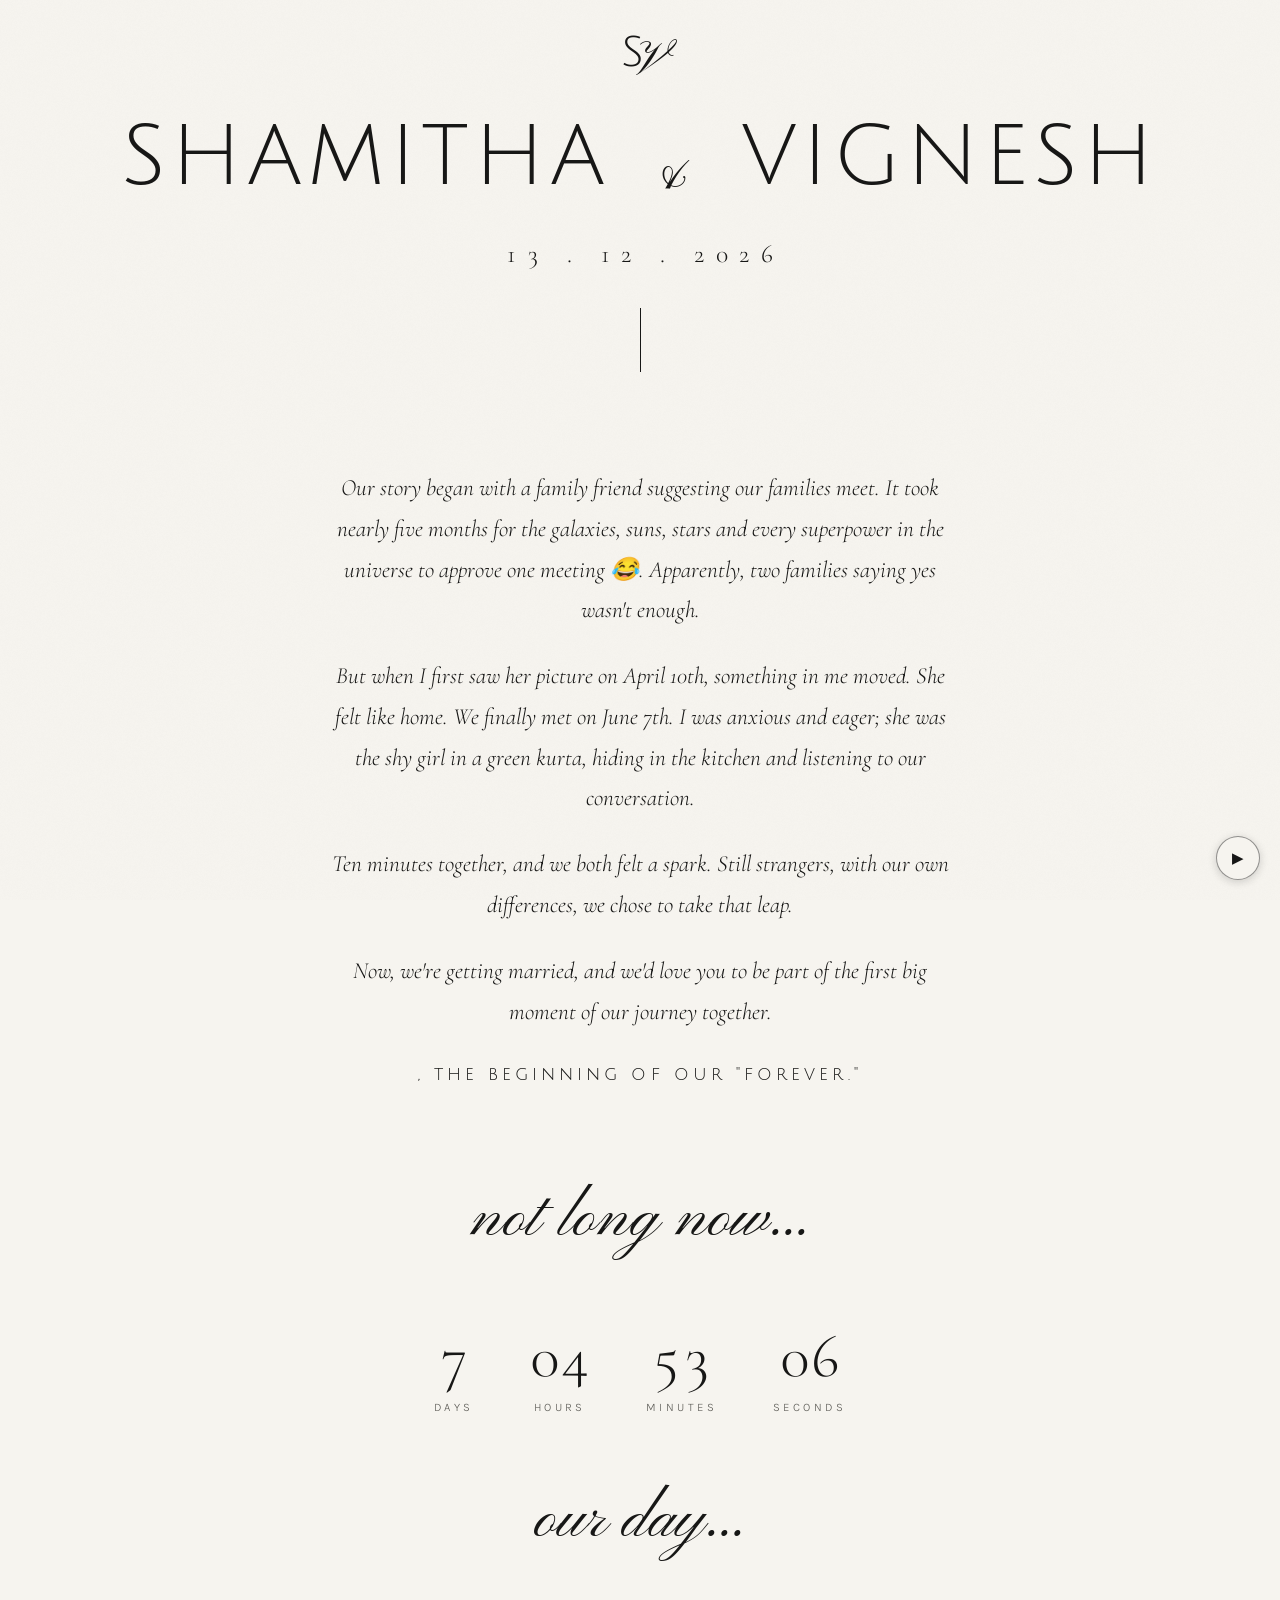
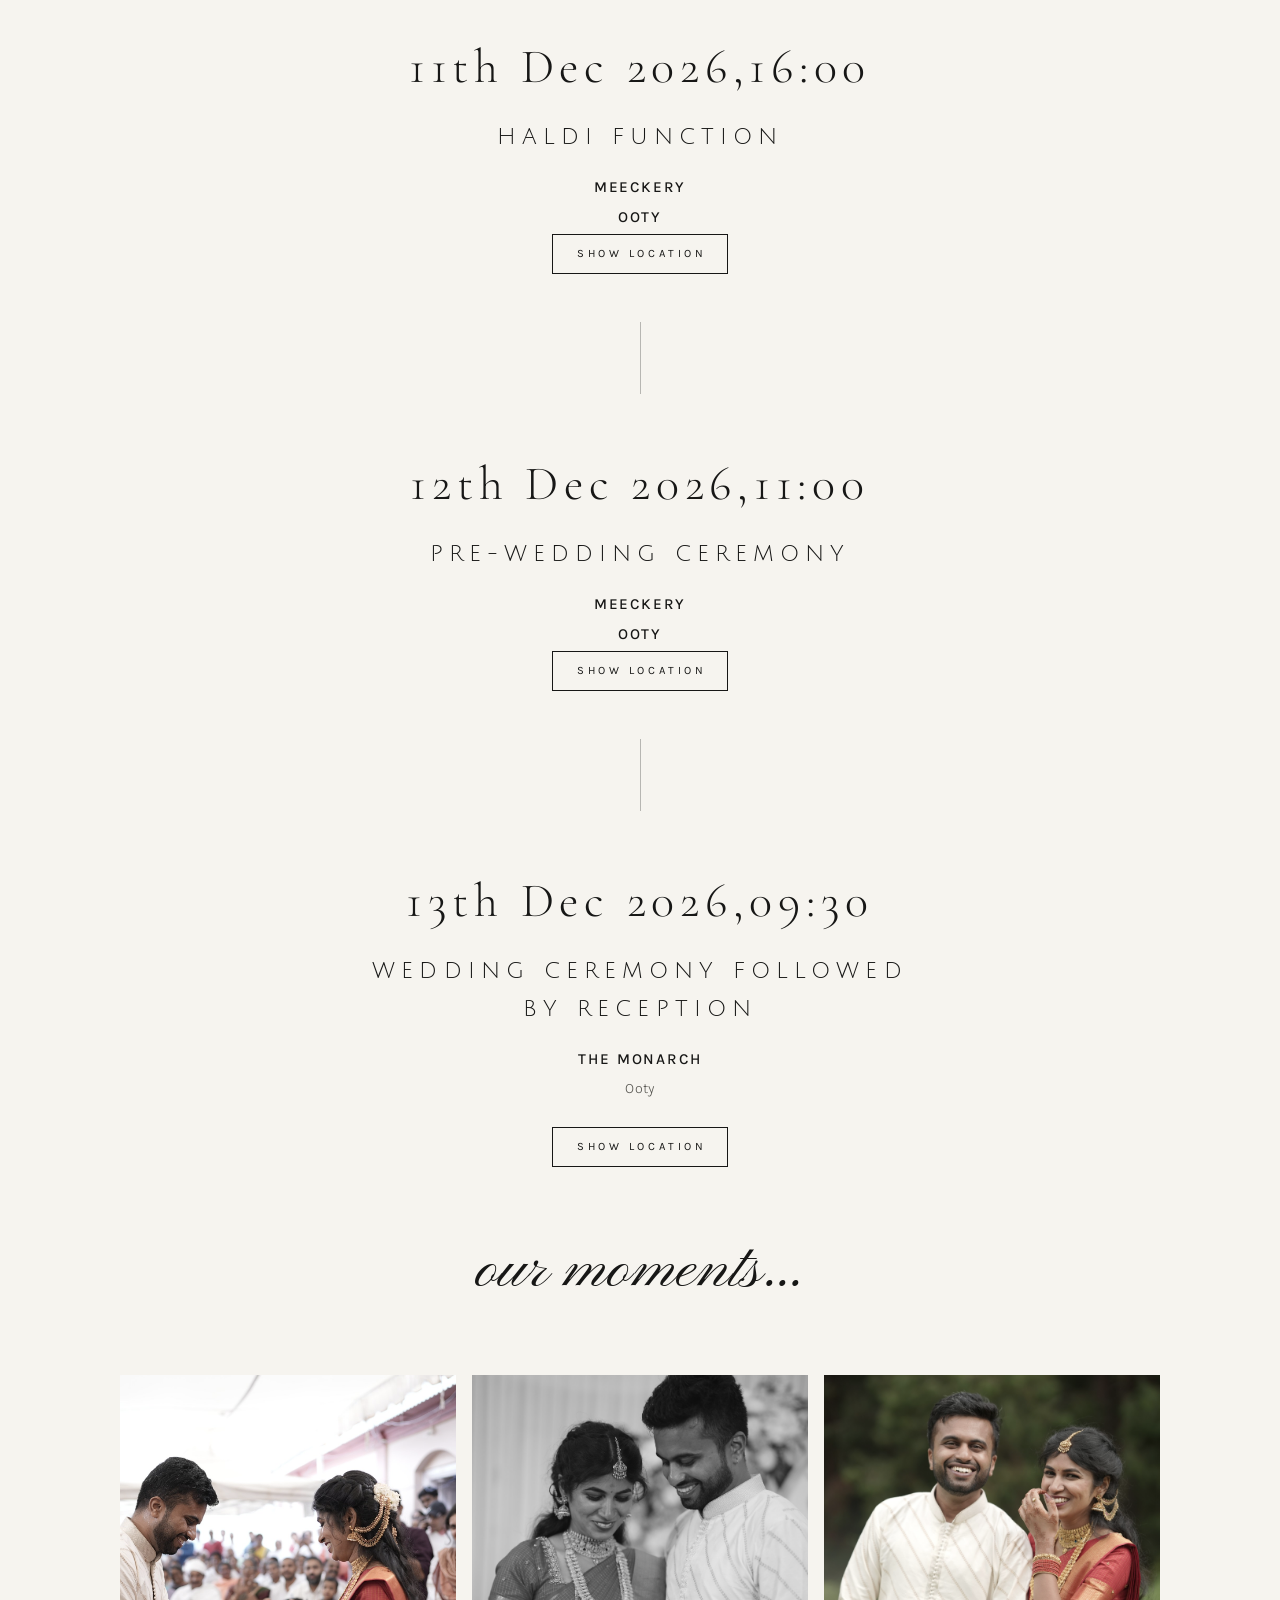
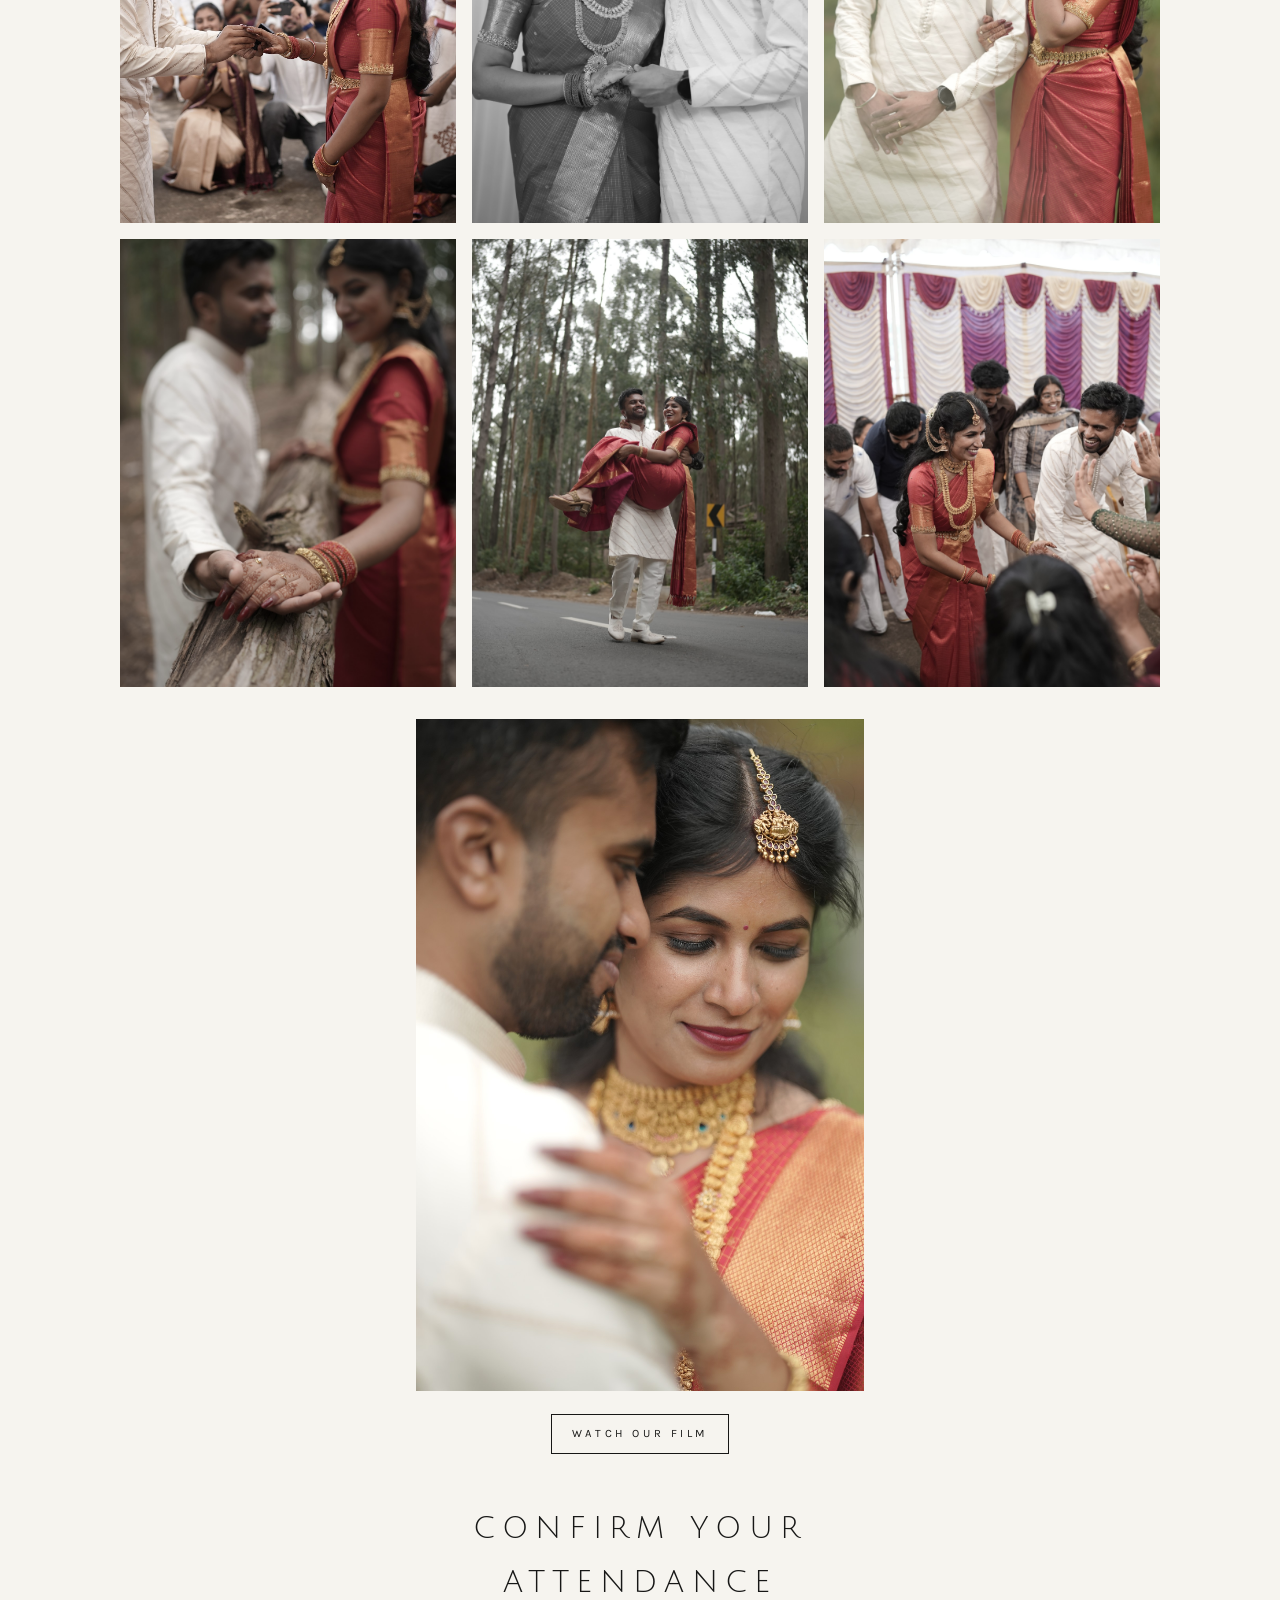
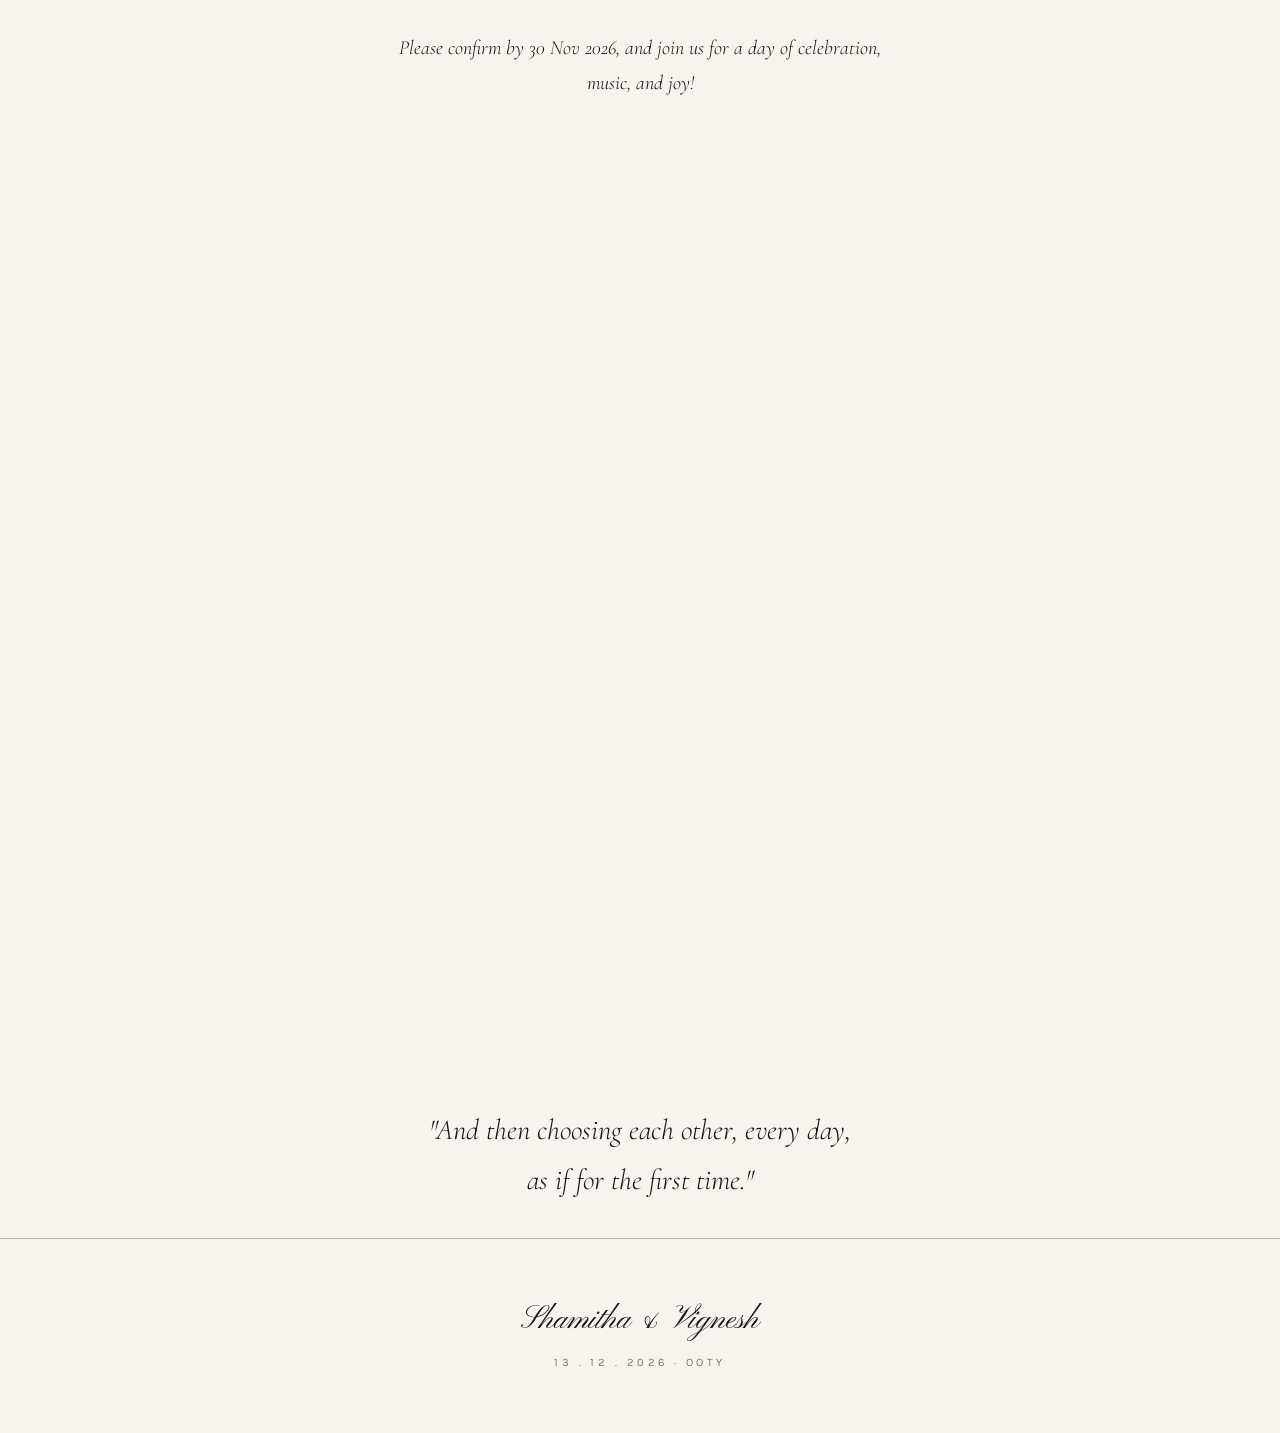
==== index.html @ 0d6d1702 "music" ====
<!DOCTYPE html>
<html lang="en">
<head>
  <meta charset="UTF-8">
  <meta name="viewport" content="width=device-width, initial-scale=1.0">

  <title>Shamitha &amp; Vignesh · 13 December 2026</title>
  <meta name="description" content="We're getting married! Sunday 13 December 2026, Ooty. All the details and RSVP.">

  <!-- A wedding invite site usually should NOT show up on Google: this line hides it from search engines. Remove it if you want the opposite. -->
  <meta name="robots" content="noindex">

  <!-- Preview shown when you share the link (WhatsApp, Telegram, iMessage) -->
  <meta property="og:title" content="Shamitha & Vignesh, 13 December 2026">
  <meta property="og:description" content="We're getting married! All the details and RSVP.">
  <meta property="og:image" content="assets/img/share_pic.jpg">
  <meta property="og:type" content="website">

  <link rel="icon" href="data:image/svg+xml,%3Csvg xmlns='http://www.w3.org/2000/svg' viewBox='0 0 64 64'%3E%3Crect width='64' height='64' fill='%23f6f4ef'/%3E%3Ctext x='32' y='42' font-family='Georgia,serif' font-size='30' text-anchor='middle' fill='%23161616'%3EV·S%3C/text%3E%3C/svg%3E">
  <!-- Free fonts from Google Fonts -->
  <link rel="preconnect" href="https://fonts.googleapis.com">
  <link rel="preconnect" href="https://fonts.gstatic.com" crossorigin>
  <link href="https://fonts.googleapis.com/css2?family=Cormorant+Garamond:ital,wght@0,300;0,400;0,500;1,300;1,400&family=Julius+Sans+One&family=Karla:wght@300;400;500&family=Pinyon+Script&display=swap" rel="stylesheet">

  <link rel="stylesheet" href="css/style.css">
  <!-- Written by the local editor (editor/): don't edit by hand, it layers on top of style.css -->
  <link rel="stylesheet" href="css/edited.css">
</head>
<body>

  <!-- ═══════════ COVER ═══════════ -->
  <header class="hero">
    <!-- CUSTOMIZE: your monogram initials -->
    <div class="monogram" aria-hidden="true">
      <span class="mono-a">S</span><span class="mono-b">V</span>
    </div>

    <div class="hero-names">
      <!-- CUSTOMIZE: your names -->
      <h1>Shamitha <span class="amp">&amp;</span> Vignesh</h1>
      <!-- CUSTOMIZE: the date -->
      <p class="hero-date">13 . 12 . 2026</p>
    </div>

    <a class="scroll-hint" href="#story" aria-label="Scroll to see the details">
      <span></span>
    </a>
  </header>

  <main>

    <!-- ═══════════ OUR STORY ═══════════ -->
    <section class="story reveal" id="story">
      <!-- CUSTOMIZE: your story -->
      <p>
        Our story began with a family friend suggesting our families meet. It took nearly five months for the galaxies, suns, stars and every superpower in the universe to approve one meeting 😂. Apparently, two families saying yes wasn't enough. 
        </p>
      <p>
        But when I first saw her picture on April 10th, something in me moved. She felt like home. We finally met on June 7th. I was anxious and eager; she was the shy girl in a green kurta, hiding in the kitchen and listening to our conversation. 
        </p>
      <p>Ten minutes together, and we both felt a spark. Still strangers, with our own differences, we chose to take that leap.
        </p>
      <p>Now, we're getting married, and we'd love you to be part of the first big moment of our journey together.
      </p>
      <p class="story-claim">,  the beginning of our "forever."</p>
    </section>
    <!-- ═══════════ COUNTDOWN ═══════════ -->
    <section class="countdown reveal" aria-label="Countdown to the wedding">
      <h2 class="script-title">not long now...</h2>
      <div class="countdown-grid" id="countdown">
        <div class="cd-box"><span class="cd-num" id="cd-days">–</span><span class="cd-label">Days</span></div>
        <div class="cd-box"><span class="cd-num" id="cd-hours">–</span><span class="cd-label">Hours</span></div>
        <div class="cd-box"><span class="cd-num" id="cd-minutes">–</span><span class="cd-label">Minutes</span></div>
        <div class="cd-box"><span class="cd-num" id="cd-seconds">–</span><span class="cd-label">Seconds</span></div>
      </div>
    </section>

    <!-- ═══════════ SCHEDULE ═══════════ -->
    <section class="schedule" id="schedule">
      <h2 class="script-title reveal">our day...</h2>

      <!-- CUSTOMIZE: for each event, change the time, name, venue, address
           and Google Maps link. To get the link: search the venue on
           https://maps.google.com → Share → Copy link, and paste it in href.
           This format always works too:
           https://www.google.com/maps/search/?api=1&query=VENUE+NAME+CITY -->

      <article class="event reveal">
        <p class="event-time">11th Dec 2026,16:00</p>
        <h3 class="event-name">Haldi function</h3>
        <p class="event-venue">Meeckery</p>
        <p class="event-venue">Ooty</p>
        <a class="btn-location" href="https://maps.app.goo.gl/ecmeW7sUitYH7SYQ9" target="_blank" rel="noopener">Show location</a>
      </article>

      <div class="divider" aria-hidden="true"></div>

      <article class="event reveal">
        <p class="event-time">12th Dec 2026,11:00</p>
        <h3 class="event-name">Pre-wedding ceremony</h3>
        <p class="event-venue">Meeckery</p>
        <p class="event-venue">Ooty</p>
        <a class="btn-location" href="https://maps.app.goo.gl/ecmeW7sUitYH7SYQ9" target="_blank" rel="noopener">Show location</a>
      </article>

      <div class="divider" aria-hidden="true"></div>

      <article class="event reveal">
        <p class="event-time">13th Dec 2026,09:30</p>
        <h3 class="event-name">Wedding Ceremony followed by Reception</h3>
        <p class="event-venue">The Monarch</p>
        <p class="event-address">Ooty</p>
        <a class="btn-location" href="https://www.google.com/travel/search?ts=CAESCgoCCAMKAggDEAAaHBIaEhQKBwjqDxAKGB8SBwjqDxALGAEYATICEAAqBwoFOgNJTlI&qs=CAEyFENnc0lyUFR2MXFIYzBwX0hBUkFCOAhCCRFR8_FjRVx5AEIJERQFs0_g6dbkQgkRikVIyvTLcf5qHAoaDQDqw0USEwilkJeBhOSXAxVq1XMBHU2MJ5A&utm_campaign=sharing&utm_medium=link_btn&utm_source=htls" target="_blank" rel="noopener">Show location</a>
      </article>

    </section>

    <!-- ═══════════ GALLERY ═══════════ -->
    <section class="gallery reveal" id="gallery">
      <h2 class="script-title">our moments...</h2>
      <div class="gallery-grid">
        <img src="assets/img/ring.jpg" alt="Ring exchange" loading="lazy">
        <img src="assets/img/ring_pose.jpg" alt="Looking at ring" loading="lazy">
        <img src="assets/img/pose.jpg" alt="Laughing pose" loading="lazy">
        <img src="assets/img/ring_focus.jpg" alt="Ring focus" loading="lazy">
        <img src="assets/img/lift_walk.jpg" alt="Lifting and walking" loading="lazy">
        <img src="assets/img/dance.jpg" alt="Couples dancing" loading="lazy">
      </div>
      <div style="max-width: 28rem; margin: 2rem auto 0; text-align: center;">
  <a href="https://www.instagram.com/reel/Dd34iWZxlef/?srtk=YTNwYTBxbTByYm93" target="_blank" rel="noopener" style="text-decoration: none; color: #171716;">
    <img src="assets/img/reel_thumb.jpg" alt="Watch our film on Instagram" style="width: 100%; display: block;">
    <span style="display: inline-block; font-family: Karla, Helvetica, sans-serif; font-size: 0.7rem; letter-spacing: 0.32em; text-transform: uppercase; border: 1px solid #171716; padding: 0.85em 1.8em; margin-top: 1.4rem;">Watch our film</span>
  </a>
</div>
      <!-- <p class="gallery-credit">Placeholder photos · Unsplash</p> -->
    </section>

    <!-- ═══════════ RSVP ═══════════ -->
    <section class="rsvp reveal" id="rsvp">
      <h2 class="rsvp-title">Confirm your attendance</h2>
      <!-- CUSTOMIZE: the RSVP deadline -->
      <p class="rsvp-subtitle">
        Please confirm by 30 Nov 2026,
        and join us for a day of celebration, music, and joy!
      </p>

    <iframe src="https://docs.google.com/forms/d/e/1FAIpQLSc4e-YnVxT0v5GLxN9A64bK5DjbyLmJeCWRNGUnmld2nrCotQ/viewform?embedded=true" width="100%"
height="900"
style="display: block; margin: 0 auto; border: 0;">Loading…</iframe>
    </section>

    <!-- ═══════════ QUOTE ═══════════ -->
    <section class="quote reveal">
      <p>"And then choosing each other, every day,<br>as if for the first time."</p>
    </section>

  </main>

  <footer class="footer">
    <p class="footer-names">Shamitha &amp; Vignesh</p>
    <p class="footer-date">13 . 12 . 2026 · Ooty</p>
    <!-- <p class="footer-demo">Starter kit, placeholder names, Unsplash photos</p> -->
  </footer>

  <!-- Lightbox for the gallery -->
  <dialog id="lightbox" aria-label="Enlarged photo">
    <img src="" alt="">
  </dialog>
<audio id="bg-music" src="assets/audio/bg-music.mp3" loop preload="metadata"></audio>
<button id="music-toggle" type="button" aria-pressed="false" aria-label="Play music">&#9654;</button>
<script>
const bgMusic = document.getElementById("bg-music");
bgMusic.volume = 0.1; // Set the volume to 10%
const musicToggle = document.getElementById("music-toggle");

function syncMusicButton() {
  const playing = !bgMusic.paused;
  musicToggle.textContent = playing ? "❚❚" : "▶";
  musicToggle.setAttribute("aria-pressed", playing ? "true" : "false");
  musicToggle.setAttribute("aria-label", playing ? "Pause music" : "Play music");
}

musicToggle.addEventListener("click", () => {
  if (bgMusic.paused) {
    bgMusic.play().catch(() => {});
  } else {
    bgMusic.pause();
  }
});

bgMusic.addEventListener("play", syncMusicButton);
bgMusic.addEventListener("pause", syncMusicButton);
bgMusic.addEventListener("error", () => {
  musicToggle.hidden = true;
});
// Attempt autoplay; keep the play button if blocked.
bgMusic.play().catch(() => {});

// Retry on the first click or tap outside the music button.
window.addEventListener("click", (event) => {
  if (musicToggle.contains(event.target)) return;
  if (bgMusic.paused) bgMusic.play().catch(() => {});
}, { once: true });
</script>
  <script src="js/main.js"></script>
</body>
</html>
---- css/style.css ----
/* ═══════════════════════════════════════════════════════════════
   WEDDING INVITE, stylesheet
   "Black tie" style: warm ivory paper, dark ink, thin and airy
   typography, plenty of breathing room.
   CUSTOMIZE: colors and fonts are all below, in :root.
   ═══════════════════════════════════════════════════════════════ */

:root {
  /* Palette */
  --paper: #f6f4ef;        /* ivory background */
  --ink: #171716;          /* main text */
  --ink-soft: #55544f;
  --line: rgba(23, 23, 22, 0.28);
  --dark: #2e2e2b;         /* confirm button */

  /* Fonts (loaded from Google Fonts in index.html) */
  --font-display: "Julius Sans One", sans-serif;   /* names and uppercase titles */
  --font-serif: "Cormorant Garamond", Georgia, serif; /* body text */
  --font-script: "Pinyon Script", cursive;          /* calligraphic accents */
  --font-sans: "Karla", Helvetica, sans-serif;      /* labels and buttons */
}

/* ── Base ─────────────────────────────────────────────────────── */

*, *::before, *::after { box-sizing: border-box; }

html { scroll-behavior: smooth; }

body {
  margin: 0;
  background-color: var(--paper);
  color: var(--ink);
  font-family: var(--font-serif);
  font-weight: 400;
  font-size: 1.25rem;
  line-height: 1.75;
  -webkit-font-smoothing: antialiased;
  overflow-x: hidden;
}

/* Subtle "paper" texture over the whole page */
body::before {
  content: "";
  position: fixed;
  inset: 0;
  pointer-events: none;
  z-index: 0;
  opacity: 0.5;
  background-image: url("data:image/svg+xml,%3Csvg xmlns='http://www.w3.org/2000/svg' width='240' height='240'%3E%3Cfilter id='n'%3E%3CfeTurbulence type='fractalNoise' baseFrequency='0.8' numOctaves='2' stitchTiles='stitch'/%3E%3CfeColorMatrix values='0 0 0 0 0.55 0 0 0 0 0.54 0 0 0 0 0.5 0 0 0 0.06 0'/%3E%3C/filter%3E%3Crect width='240' height='240' filter='url(%23n)'/%3E%3C/svg%3E");
}

main, header, footer { position: relative; z-index: 1; }

img { max-width: 100%; display: block; }

section { padding: 1.5rem 1.5rem; }

/* ── Cover ────────────────────────────────────────────────────── */

/* .hero { */
  /* min-height: 100svh;
  display: flex;
  flex-direction: column;
  align-items: center;
  justify-content: space-between;
  text-align: center;
  padding: 3rem 1rem 4.5rem; 
 } */

/* Monogram with overlapping initials */
.monogram {
  font-family: var(--font-display);
  font-size: 2.6rem;
  line-height: 1;
  letter-spacing: 0;
  animation: appear 1.8s ease both;
}
.monogram .mono-a { display: inline-block; }
.monogram .mono-b {
  display: inline-block;
  font-family: var(--font-script);
  font-size: 2.9rem;
  margin-left: -0.55rem;
  position: relative;
  top: 0.55rem;
}

.hero-names { animation: appear 2.2s 0.3s ease both; }

.hero-names h1 {
  margin: 0;
  font-family: var(--font-display);
  font-weight: 400;
  font-size: clamp(2.1rem, 7.5vw, 5.2rem);
  letter-spacing: 0.06em;
  text-transform: uppercase;
  line-height: 1.15;
}

.hero-names .amp {
  font-family: var(--font-script);
  text-transform: none;
  font-size: 0.72em;
  margin: 0 0.08em;
  position: relative;
  top: 0.08em;
}

.hero-date {
  margin: 1.6rem 0 0;
  font-family: var(--font-serif);
  font-weight: 300;
  font-size: clamp(1.15rem, 2.6vw, 1.6rem);
  letter-spacing: 0.45em;
  text-indent: 0.45em; /* offsets the trailing letter-spacing to stay centered */
}

/* Scroll invitation: a thin animated vertical line */
.scroll-hint {
  display: block;
  width: 1px;
  height: 4rem;
  overflow: hidden;
}
.scroll-hint span {
  display: block;
  width: 1px;
  height: 100%;
  background: var(--ink);
  animation: flow 2.4s ease-in-out infinite;
}

@keyframes appear {
  from { opacity: 0; transform: translateY(14px); }
  to   { opacity: 1; transform: none; }
}

@keyframes flow {
  0%   { transform: translateY(-100%); }
  55%  { transform: translateY(0); }
  100% { transform: translateY(100%); }
}

/* ── Scroll-triggered reveal animation ───────────────────────────── */

/* Il nascondino sta dietro alla classe `anima`, che la mette lo script:
   senza JS, o con un motore che non scorre la pagina (un crawler, la stampa,
   uno scatto headless), il contenuto resta visibile invece di sparire per
   sempre. Prima meta' del sito era invisibile senza JS. */
.anima .reveal {
  opacity: 0;
  transform: translateY(26px);
  transition: opacity 1.1s ease, transform 1.1s ease;
}
.reveal.visible {
  opacity: 1;
  transform: none;
}

/* ── Our story ────────────────────────────────────────────────── */

.story {
  max-width: 42rem;
  margin: 0 auto;
  text-align: center;
  font-style: italic;
  font-weight: 300;
  font-size: clamp(1.2rem, 2.4vw, 1.45rem);
}

.story p { margin: 0 0 1.6rem; }

.story-claim {
  font-style: normal;
  font-family: var(--font-display);
  /* no uppercase: this is content to read, not a label */
  font-size: clamp(0.95rem, 2vw, 1.15rem);
  letter-spacing: 0.22em;
  margin-top: 2.8rem;
}

/* ── Calligraphic titles ("not long now...", "our day...") ── */

.script-title {
  font-family: var(--font-script);
  font-weight: 400;
  font-size: clamp(2.6rem, 6vw, 4rem);
  text-align: center;
  margin: 0 0 3rem;
}

/* ── Countdown ────────────────────────────────────────────────── */

.countdown { text-align: center; }

.countdown-grid {
  display: flex;
  justify-content: center;
  gap: clamp(1.2rem, 5vw, 3.5rem);
  flex-wrap: wrap;
}

.cd-box { min-width: 2.5rem; }

.cd-num {
  display: block;
  font-family: var(--font-serif);
  font-weight: 300;
  font-size: clamp(2.4rem, 6vw, 3.8rem);
  line-height: 1.1;
  font-variant-numeric: tabular-nums;
}

.cd-label {
  display: block;
  margin-top: 0.4rem;
  font-family: var(--font-sans);
  font-weight: 300;
  font-size: 0.72rem;
  letter-spacing: 0.3em;
  text-transform: uppercase;
  color: var(--ink-soft);
}

/* ── Schedule ─────────────────────────────────────────────────── */

.schedule { text-align: center; }

.event { max-width: 34rem; margin: 0 auto; }

.event-time {
  font-family: var(--font-serif);
  font-weight: 300;
  font-size: clamp(2.2rem, 5vw, 3rem);
  letter-spacing: 0.12em;
  margin: 0 0 0.6rem;
}

.event-name {
  font-family: var(--font-display);
  font-weight: 400;
  text-transform: uppercase;
  font-size: clamp(1.05rem, 2.4vw, 1.35rem);
  letter-spacing: 0.28em;
  margin: 0 0 1.1rem;
}

.event-venue {
  font-family: var(--font-sans);
  font-weight: 500;
  text-transform: uppercase;
  letter-spacing: 0.12em;
  font-size: 0.95rem;
  margin: 0 0 0.2rem;
}

.event-address {
  font-family: var(--font-sans);
  font-weight: 300;
  /* no uppercase: this is content to read, not a label */
  /* An address is read to be copied: larger size, normal tracking. Wide
     tracking stays where the text is a short label. */
  letter-spacing: 0.02em;
  font-size: 0.9rem;
  color: var(--ink-soft);
  margin: 0 0 1.6rem;
}

/* "Show location" button (links to Google Maps) */
.btn-location {
  display: inline-block;
  font-family: var(--font-sans);
  font-weight: 400;
  font-size: 0.7rem;
  letter-spacing: 0.32em;
  text-transform: uppercase;
  text-decoration: none;
  color: var(--ink);
  border: 1px solid var(--ink);
  padding: 0.85em 1.8em 0.85em calc(1.8em + 0.32em);
  transition: background-color 0.35s ease, color 0.35s ease;
}
.btn-location:hover,
.btn-location:focus-visible {
  background-color: var(--ink);
  color: var(--paper);
}

/* Thin vertical line between events */
.divider {
  width: 1px;
  height: 4.5rem;
  background: var(--line);
  margin: 3rem auto;
}

.dress-code {
  margin: 4.5rem 0 0;
  font-family: var(--font-sans);
  font-weight: 300;
  text-transform: uppercase;
  letter-spacing: 0.3em;
  font-size: 0.78rem;
  color: var(--ink-soft);
}
.dress-code em {
  font-family: var(--font-script);
  font-style: normal;
  text-transform: none;
  letter-spacing: 0;
  font-size: 1.6rem;
  color: var(--ink);
  margin-left: 0.3rem;
}

/* ── Gallery ──────────────────────────────────────────────────── */

.gallery { max-width: 68rem; margin: 0 auto; }

.gallery-grid {
  display: grid;
  grid-template-columns: repeat(3, 1fr);
  gap: 1rem;
}

.gallery-grid img {
  width: 100%;
  aspect-ratio: 3 / 4;
  object-fit: cover;
  filter: saturate(0.82);
  cursor: zoom-in;
  transition: filter 0.4s ease, opacity 0.4s ease;
}
.gallery-grid img:hover { filter: saturate(1); }

.gallery-credit {
  text-align: center;
  font-family: var(--font-sans);
  font-weight: 300;
  font-size: 0.68rem;
  letter-spacing: 0.25em;
  text-transform: uppercase;
  color: var(--ink-soft);
  margin-top: 1.6rem;
}

/* Lightbox */
#lightbox {
  border: none;
  padding: 0;
  background: transparent;
  max-width: min(92vw, 60rem);
  max-height: 88vh;
}
#lightbox::backdrop { background: rgba(15, 15, 14, 0.88); }
#lightbox img {
  max-width: 100%;
  max-height: 88vh;
  object-fit: contain;
  cursor: zoom-out;
}

/* ── RSVP ─────────────────────────────────────────────────────── */

.rsvp {
  max-width: 34rem;
  margin: 0 auto;
  text-align: center;
}

.rsvp-title {
  font-family: var(--font-display);
  font-weight: 400;
  text-transform: uppercase;
  font-size: clamp(1.3rem, 3.4vw, 1.9rem);
  letter-spacing: 0.24em;
  margin: 0 0 1.4rem;
}

.rsvp-subtitle {
  font-style: italic;
  font-weight: 300;
  margin: 0 0 3rem;
}

#rsvp-form { text-align: left; }

.field { margin-bottom: 1.8rem; }

.field-row {
  display: grid;
  grid-template-columns: 1fr 1fr;
  gap: 1.5rem;
}

.field label,
.field-choice legend {
  display: block;
  font-family: var(--font-sans);
  font-weight: 400;
  font-size: 0.72rem;
  letter-spacing: 0.26em;
  text-transform: uppercase;
  color: var(--ink-soft);
  margin-bottom: 0.5rem;
}

.field input,
.field textarea {
  width: 100%;
  border: none;
  border-bottom: 1px solid var(--line);
  background: transparent;
  font-family: var(--font-serif);
  font-size: 1.15rem;
  color: var(--ink);
  padding: 0.35em 0.1em;
  border-radius: 0;
}
.field input:focus,
.field textarea:focus {
  outline: none;
  border-bottom-color: var(--ink);
}
.field textarea { resize: vertical; }

.field-choice {
  border: none;
  padding: 0;
  margin: 0 0 1.8rem;
}

.choices { display: flex; gap: 1rem; }

.chip input { position: absolute; opacity: 0; }

.chip span {
  display: inline-block;
  font-family: var(--font-sans);
  font-size: 0.78rem;
  letter-spacing: 0.28em;
  text-transform: uppercase;
  border: 1px solid var(--line);
  padding: 0.7em 1.9em 0.7em calc(1.9em + 0.28em);
  cursor: pointer;
  transition: border-color 0.3s ease, background-color 0.3s ease, color 0.3s ease;
}
.chip input:checked + span {
  background: var(--ink);
  border-color: var(--ink);
  color: var(--paper);
}
.chip input:focus-visible + span {
  outline: 2px solid var(--ink);
  outline-offset: 2px;
}

.btn-confirm {
  display: block;
  margin: 2.6rem auto 0;
  font-family: var(--font-sans);
  font-weight: 400;
  font-size: 0.78rem;
  letter-spacing: 0.32em;
  text-transform: uppercase;
  color: var(--paper);
  background: var(--dark);
  border: 1px solid var(--dark);
  padding: 1em 3em 1em calc(3em + 0.32em);
  cursor: pointer;
  transition: background-color 0.35s ease, color 0.35s ease;
}
.btn-confirm:hover,
.btn-confirm:focus-visible {
  background: transparent;
  color: var(--ink);
}

.rsvp-note {
  text-align: center;
  font-style: italic;
  font-size: 1.05rem;
  margin-top: 1.6rem;
}

/* ── Closing quote ────────────────────────────────────────────── */

.quote {
  text-align: center;
  padding-top: 2rem;
  padding-bottom: 2rem;
}
.quote p {
  font-style: italic;
  font-weight: 300;
  font-size: clamp(1.35rem, 3vw, 1.8rem);
  max-width: 34rem;
  margin: 0 auto;
}

/* ── Footer ───────────────────────────────────────────────────── */

.footer {
  text-align: center;
  border-top: 1px solid var(--line);
  padding: 3rem 1.5rem 3.5rem;
}
.footer p { margin: 0.3rem 0; }
.footer-names {
  font-family: var(--font-script);
  font-size: 2rem;
}
.footer-date {
  font-family: var(--font-sans);
  font-weight: 300;
  font-size: 0.72rem;
  letter-spacing: 0.3em;
  text-transform: uppercase;
  color: var(--ink-soft);
}
.footer-demo {
  font-family: var(--font-sans);
  font-weight: 300;
  font-size: 0.75rem;
  letter-spacing: 0.2em;
  text-transform: uppercase;
  color: var(--ink-soft);
  opacity: 0.7;
  margin-top: 1.2rem;
}

/* ── Mobile ───────────────────────────────────────────────────── */

@media (max-width: 640px) {
  section { padding: 4rem 1.25rem; }

  /* The countdown doesn't fit on one row: switch to a 2x2 grid */
  .countdown-grid {
    display: grid;
    grid-template-columns: repeat(2, minmax(0, 1fr));
    gap: 2rem 1rem;
    max-width: 20rem;
    margin: 0 auto;
  }

  .gallery-grid { grid-template-columns: repeat(2, 1fr); gap: 0.7rem; }

  .field-row { grid-template-columns: 1fr; gap: 0; }

  .hero { padding-bottom: 3rem; }

  /* On narrow screens the names stack on three lines, with the "&"
     centered: avoids it being left stranded at the end of the first line. */
  .hero-names .amp {
    display: block;
    font-size: 1.6rem;
    margin: 0.25em 0;
    top: 0;
  }
}

/* ── Accessibility: less motion if the system asks for it ──────── */

@media (prefers-reduced-motion: reduce) {
  html { scroll-behavior: auto; }
  .reveal { opacity: 1; transform: none; transition: none; }
  .monogram, .hero-names { animation: none; }
  .scroll-hint span { animation: none; }
}

.hero {
  display: flex;
  flex-direction: column;
  align-items: center;
  justify-content: center;
  text-align: center;
  padding: 2rem 1rem 4.5rem;
  gap: 2rem;
}
#music-toggle {
  position: fixed;
  right: 1.25rem;
  bottom: 1.25rem;
  z-index: 30;
  width: 2.75rem;
  height: 2.75rem;
  border-radius: 50%;
  border: 1px solid rgba(22, 22, 22, 0.45);
  background: #f6f4ef;
  color: #161616;
  font-size: 0.95rem;
  line-height: 1;
  cursor: pointer;
  box-shadow: 0 2px 8px rgba(22, 22, 22, 0.18);
}
---- css/edited.css ----
/* Generated by the local editor (editor/), don't edit by hand.
   Layers on top of style.css: the latter stays the base and isn't lost
   even if a future export were incomplete.

   Empty until you press "Save to project" in the editor. */
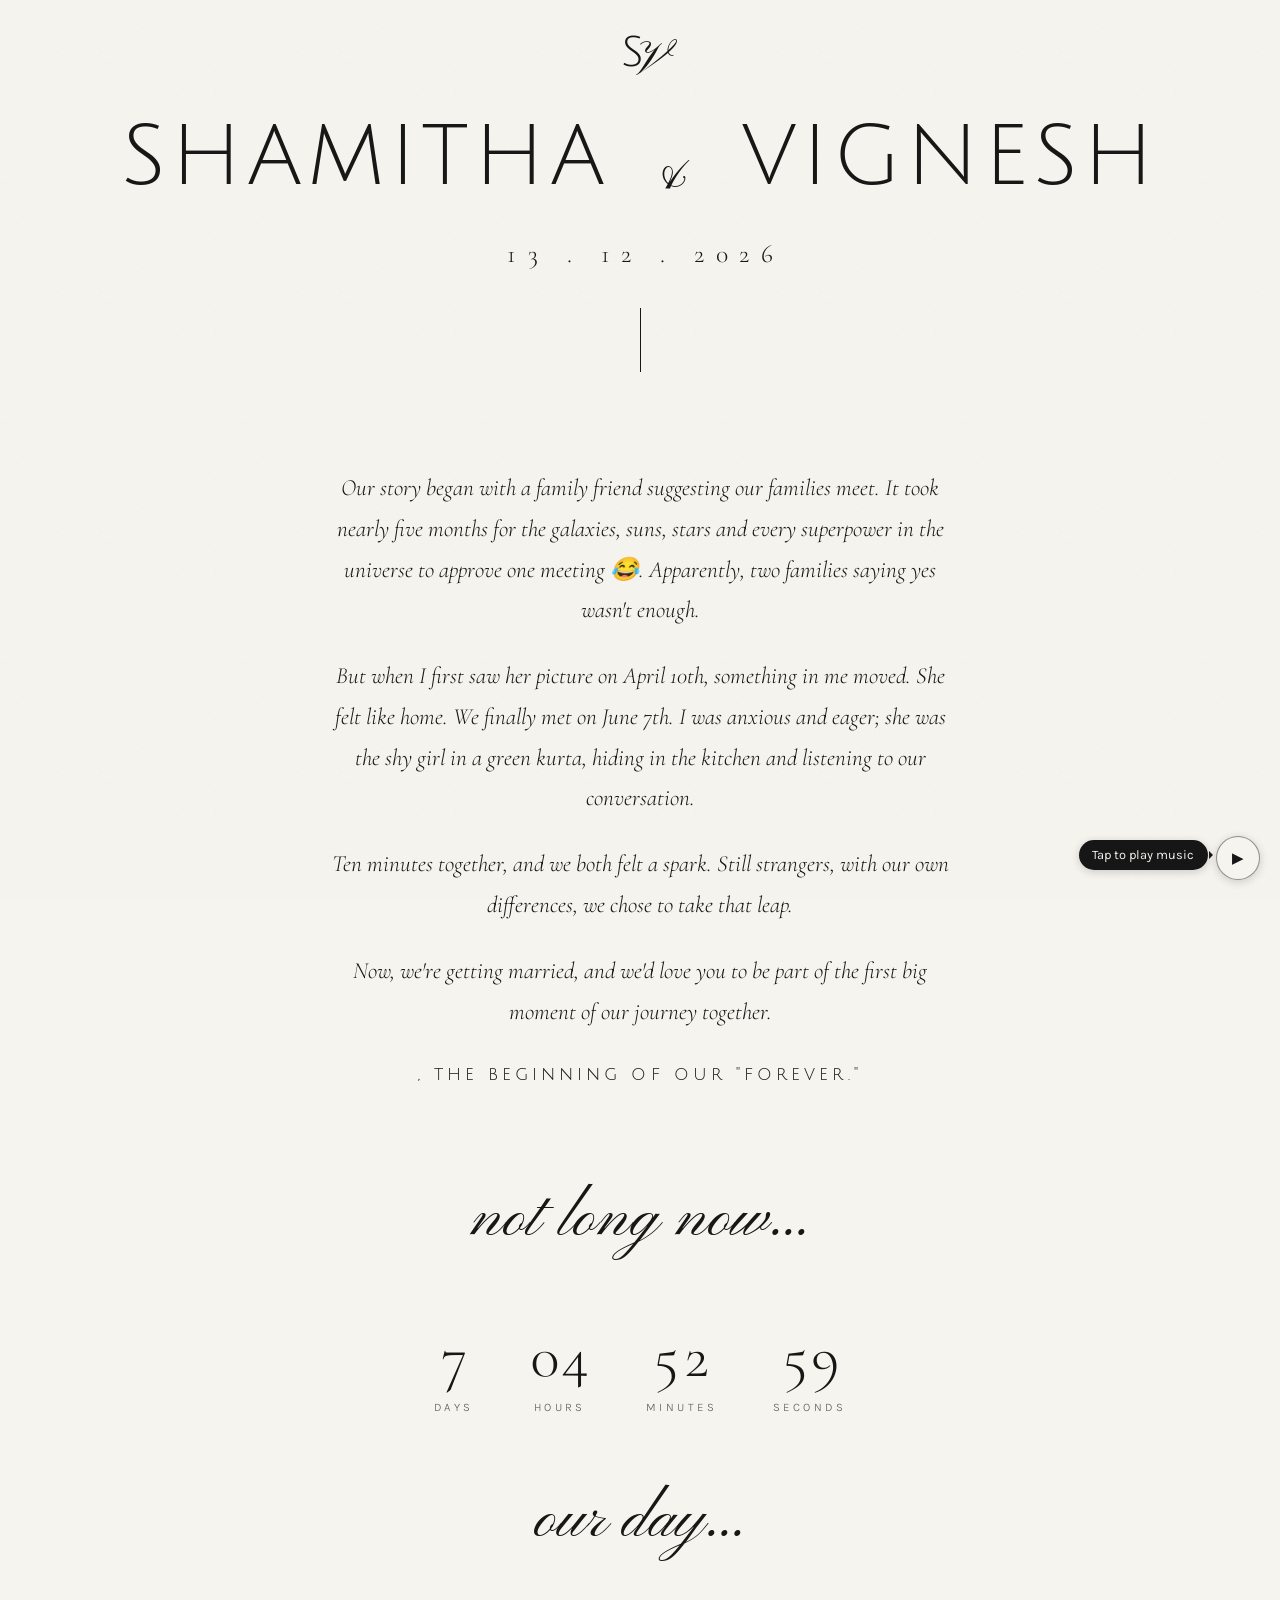
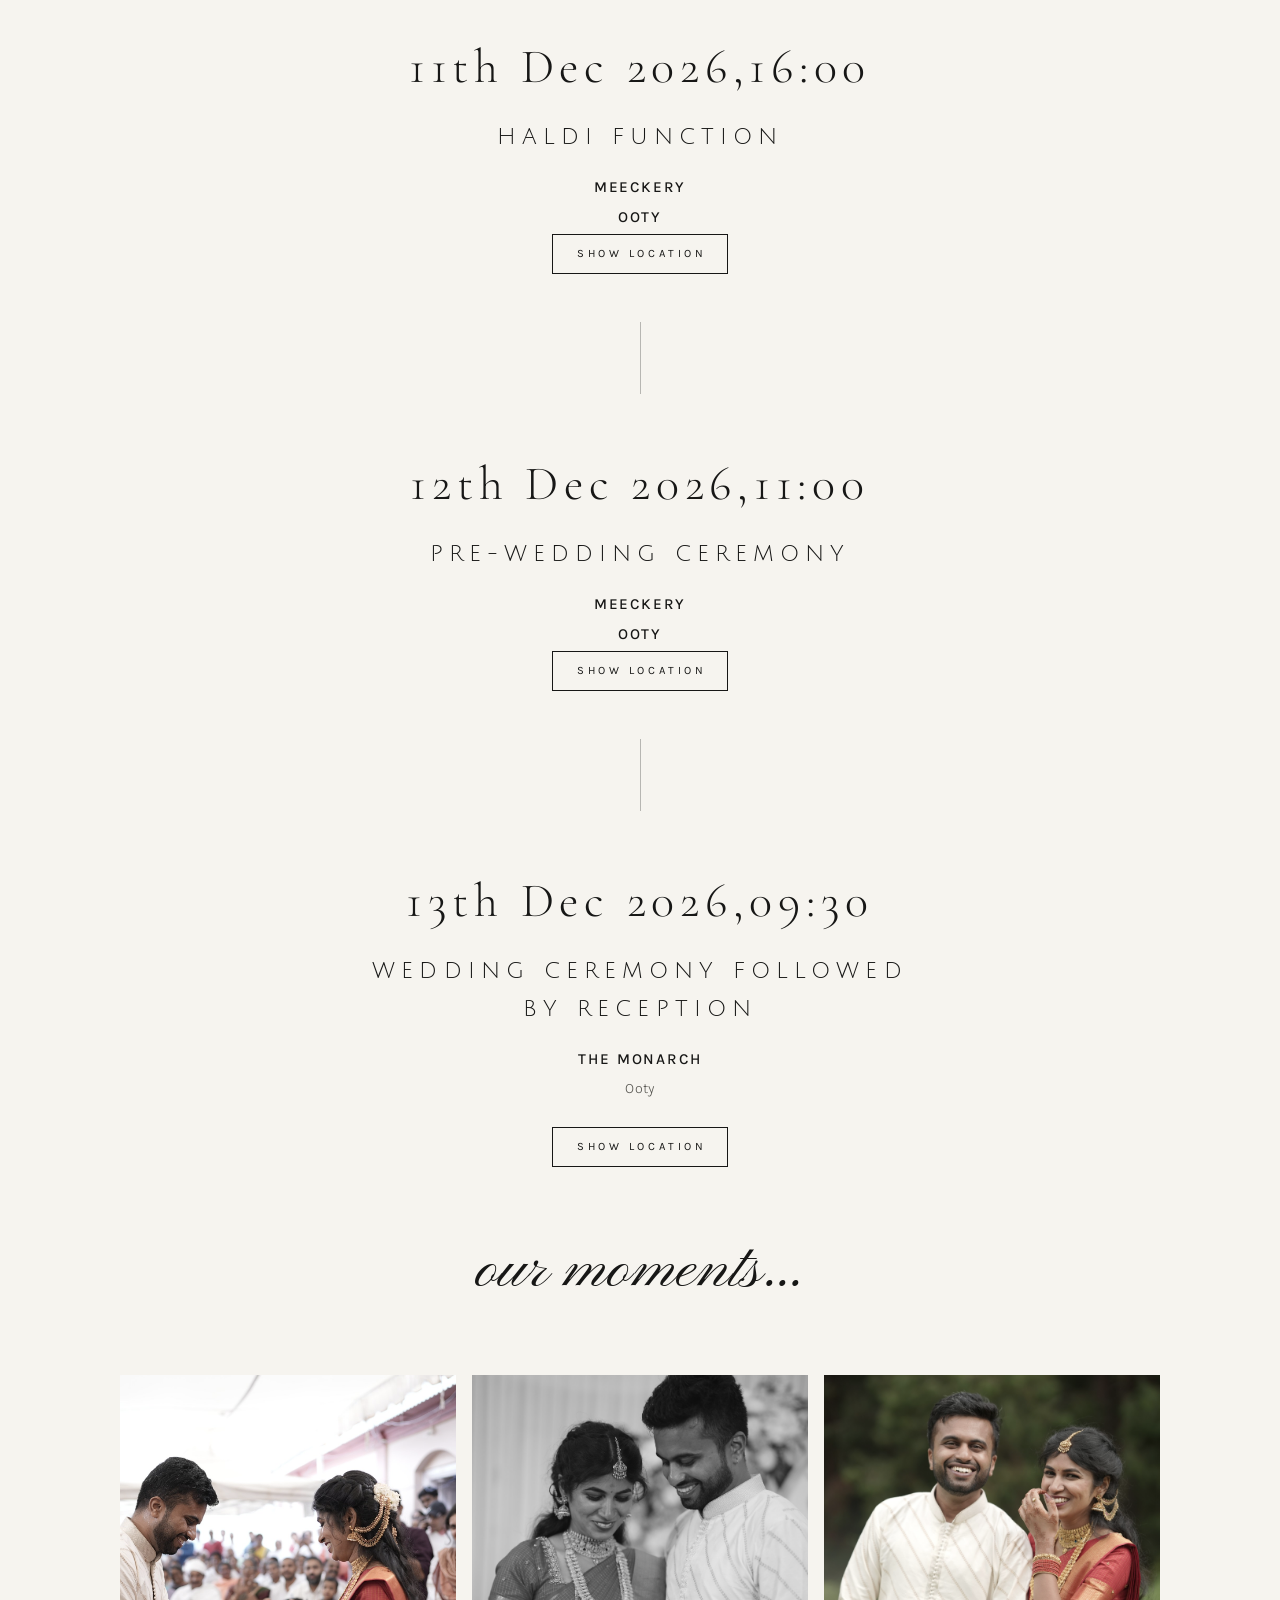
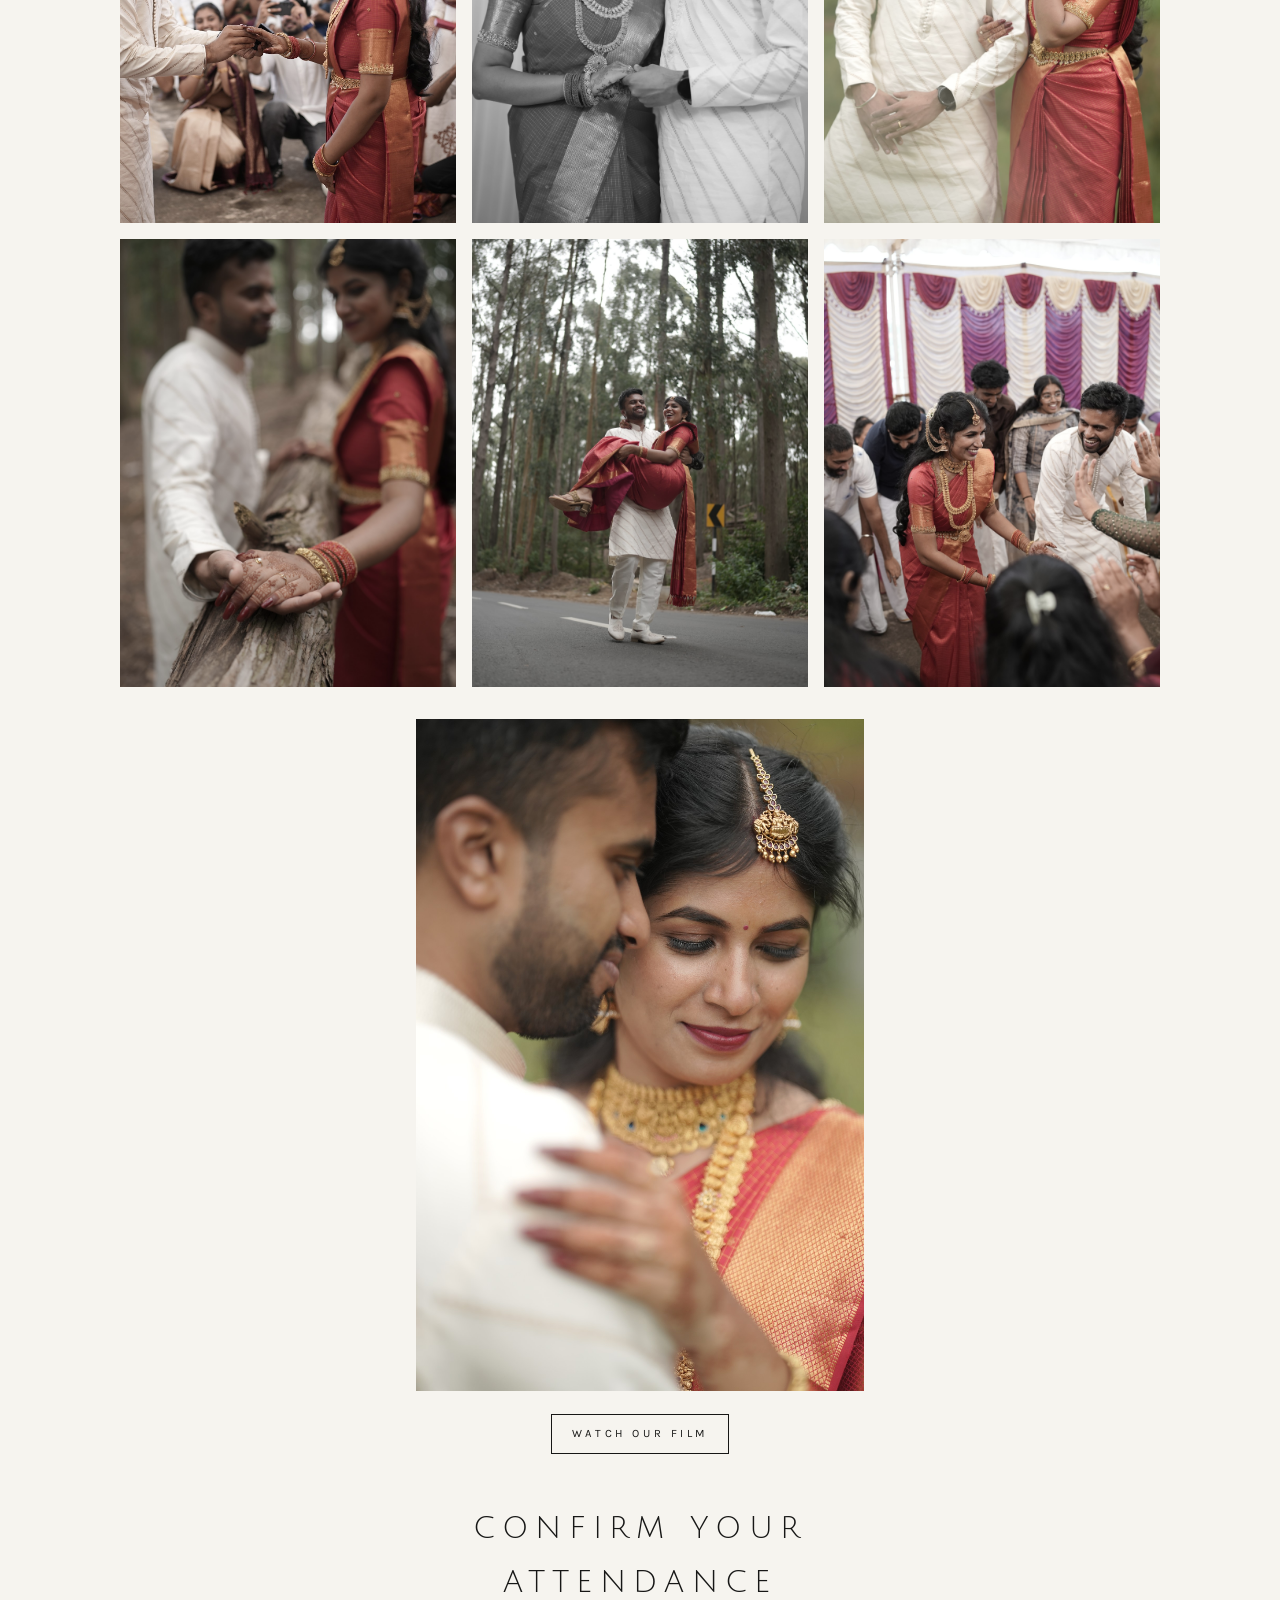
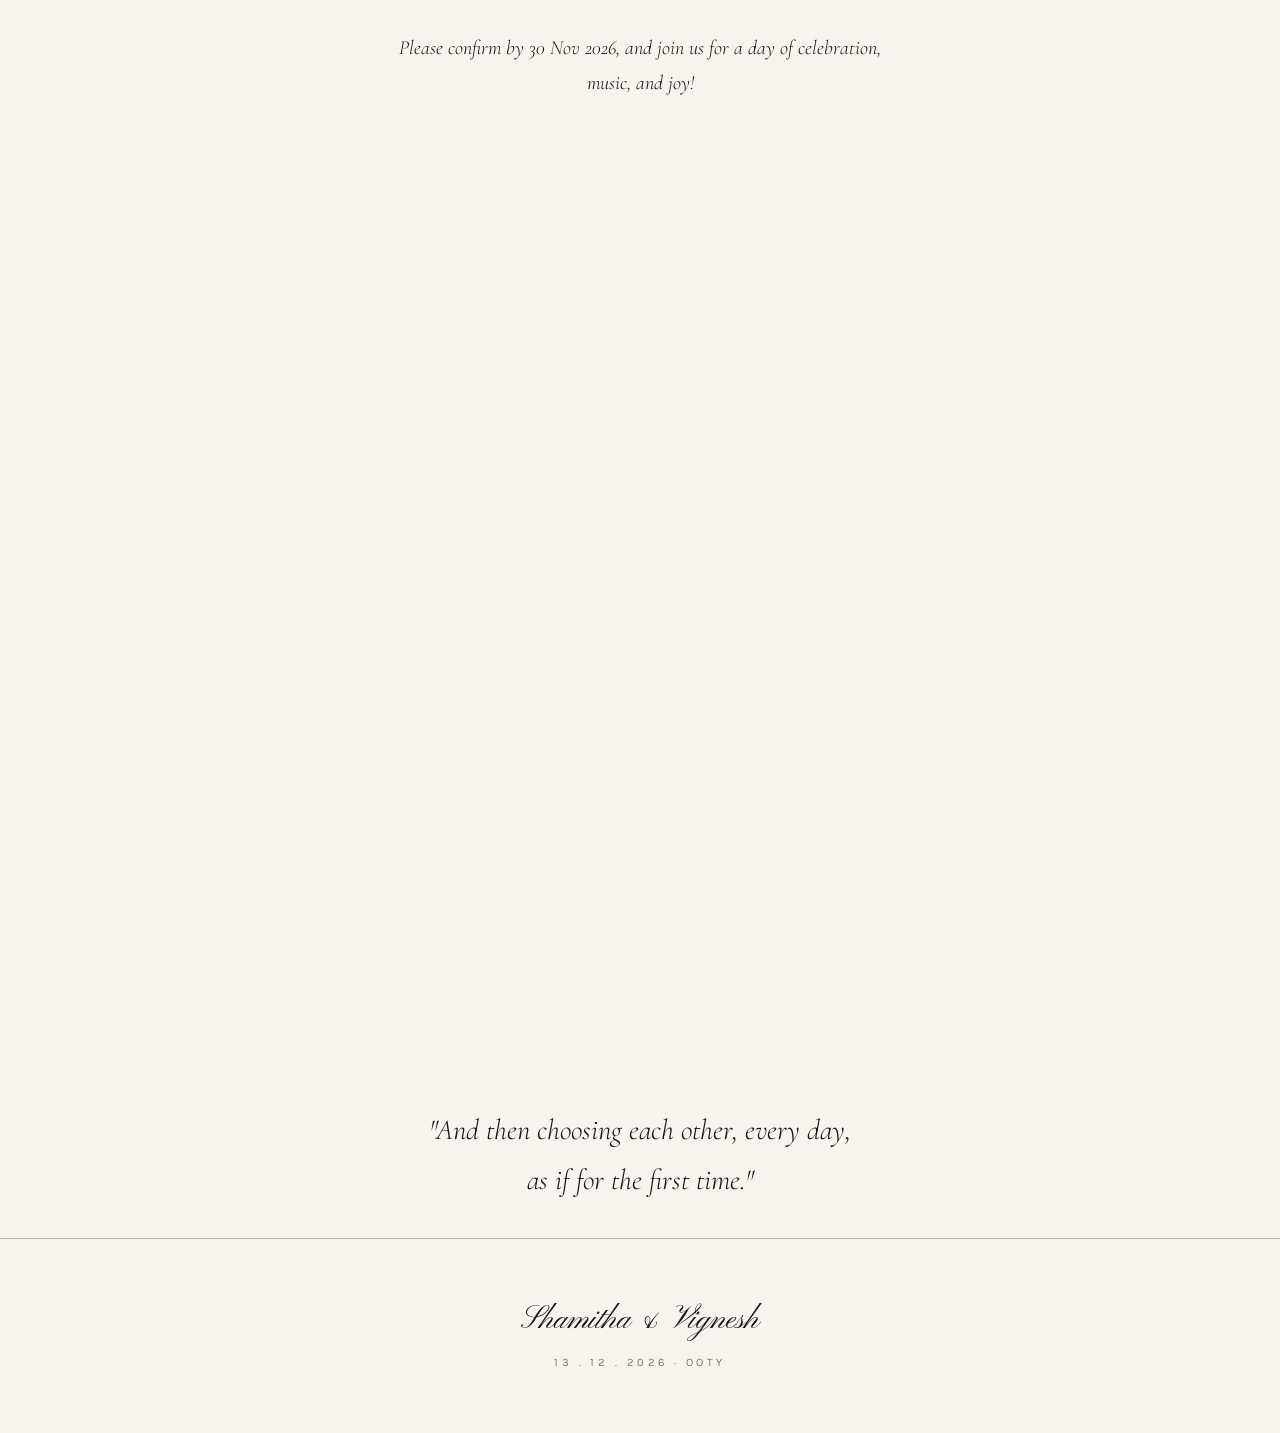
==== commit 06a3aac4: "pop up" ====
--- a/index.html
+++ b/index.html
@@ -168,6 +168,7 @@
   </dialog>
 <audio id="bg-music" src="assets/audio/bg-music.mp3" loop preload="metadata"></audio>
 <button id="music-toggle" type="button" aria-pressed="false" aria-label="Play music">&#9654;</button>
+<div id="music-hint" hidden>Tap to play music</div>
 <script>
 const bgMusic = document.getElementById("bg-music");
 bgMusic.volume = 0.1; // Set the volume to 10%
@@ -201,6 +202,28 @@
   if (musicToggle.contains(event.target)) return;
   if (bgMusic.paused) bgMusic.play().catch(() => {});
 }, { once: true });
+const musicHint = document.getElementById("music-hint");
+let hasPlayed = !bgMusic.paused;
+
+setTimeout(() => {
+  if (!hasPlayed && bgMusic.paused && !musicToggle.hidden) {
+    musicHint.hidden = false;
+  }
+}, 1200);
+
+bgMusic.addEventListener("play", () => {
+  hasPlayed = true;
+  musicHint.hidden = true;
+});
+
+bgMusic.addEventListener("error", () => {
+  musicHint.hidden = true;
+});
+
+if (bgMusic.error) {
+  musicToggle.hidden = true;
+  musicHint.hidden = true;
+}
 </script>
   <script src="js/main.js"></script>
 </body>
--- a/css/style.css
+++ b/css/style.css
@@ -592,4 +592,30 @@
   line-height: 1;
   cursor: pointer;
   box-shadow: 0 2px 8px rgba(22, 22, 22, 0.18);
+}
+#music-hint {
+  font-family: var(--font-sans);
+  position: fixed;
+  right: 4.5rem;
+  bottom: 1.9rem;
+  z-index: 30;
+  background: #161616;
+  color: #f6f4ef;
+  padding: 0.45rem 0.85rem;
+  border-radius: 999px;
+  font-size: 0.8rem;
+  line-height: 1.2;
+  white-space: nowrap;
+  pointer-events: none;
+  box-shadow: 0 2px 8px rgba(22, 22, 22, 0.18);
+}
+#music-hint::after {
+  content: "";
+  position: absolute;
+  right: -0.3rem;
+  top: 50%;
+  transform: translateY(-50%);
+  border: 0.3rem solid transparent;
+  border-left-color: #161616;
+  border-right: 0;
 }
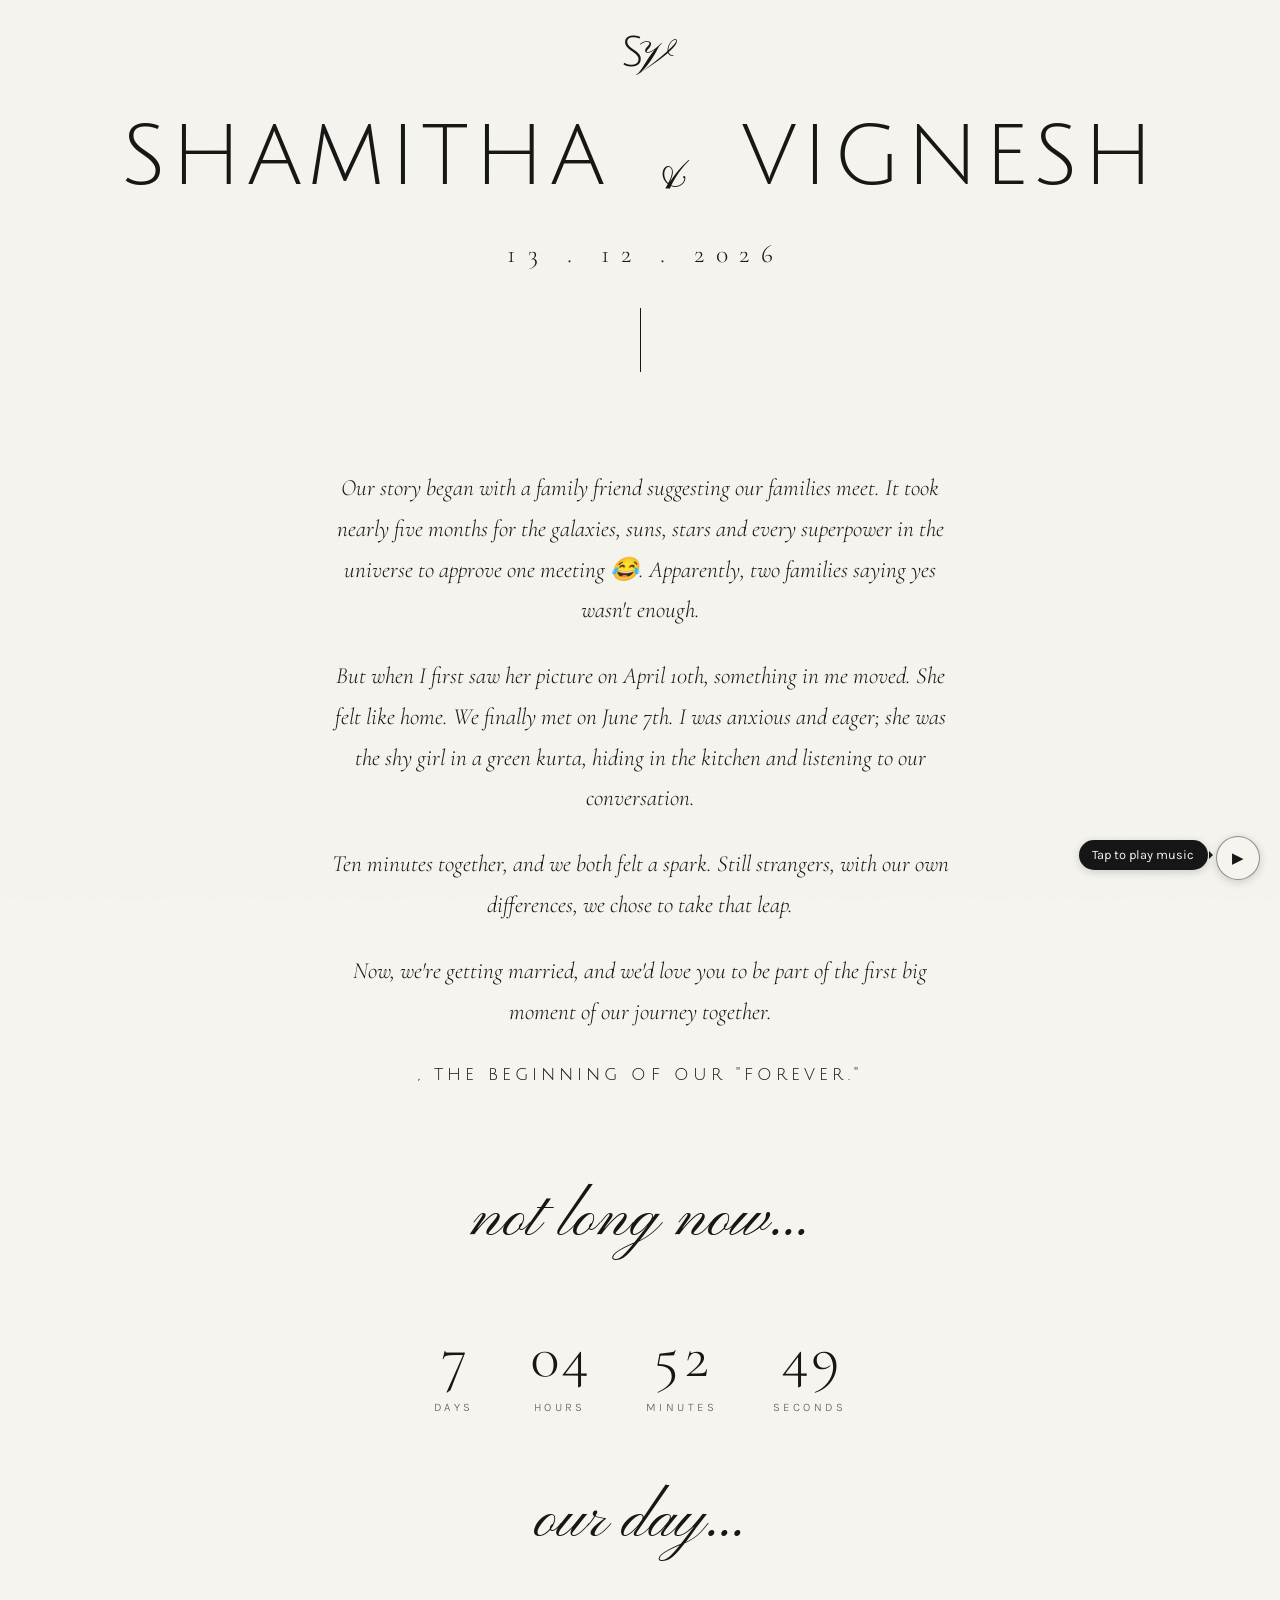
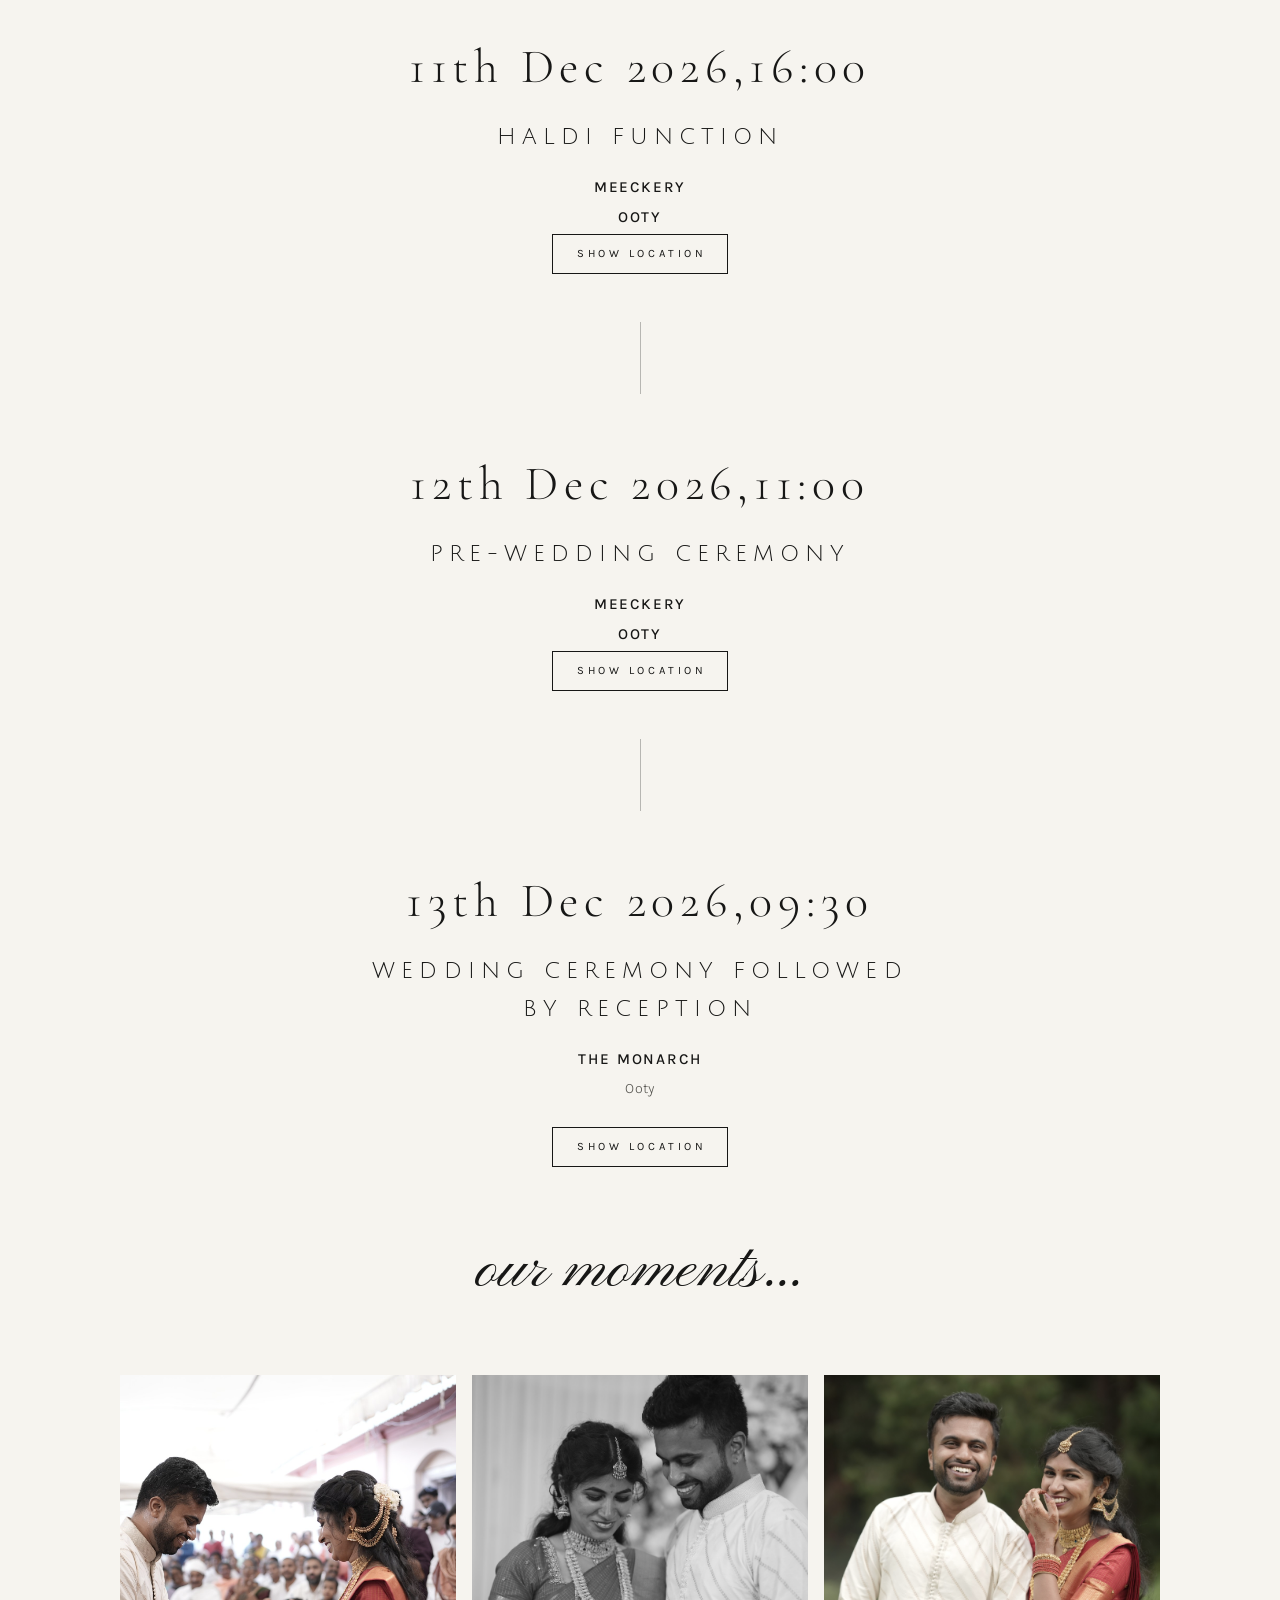
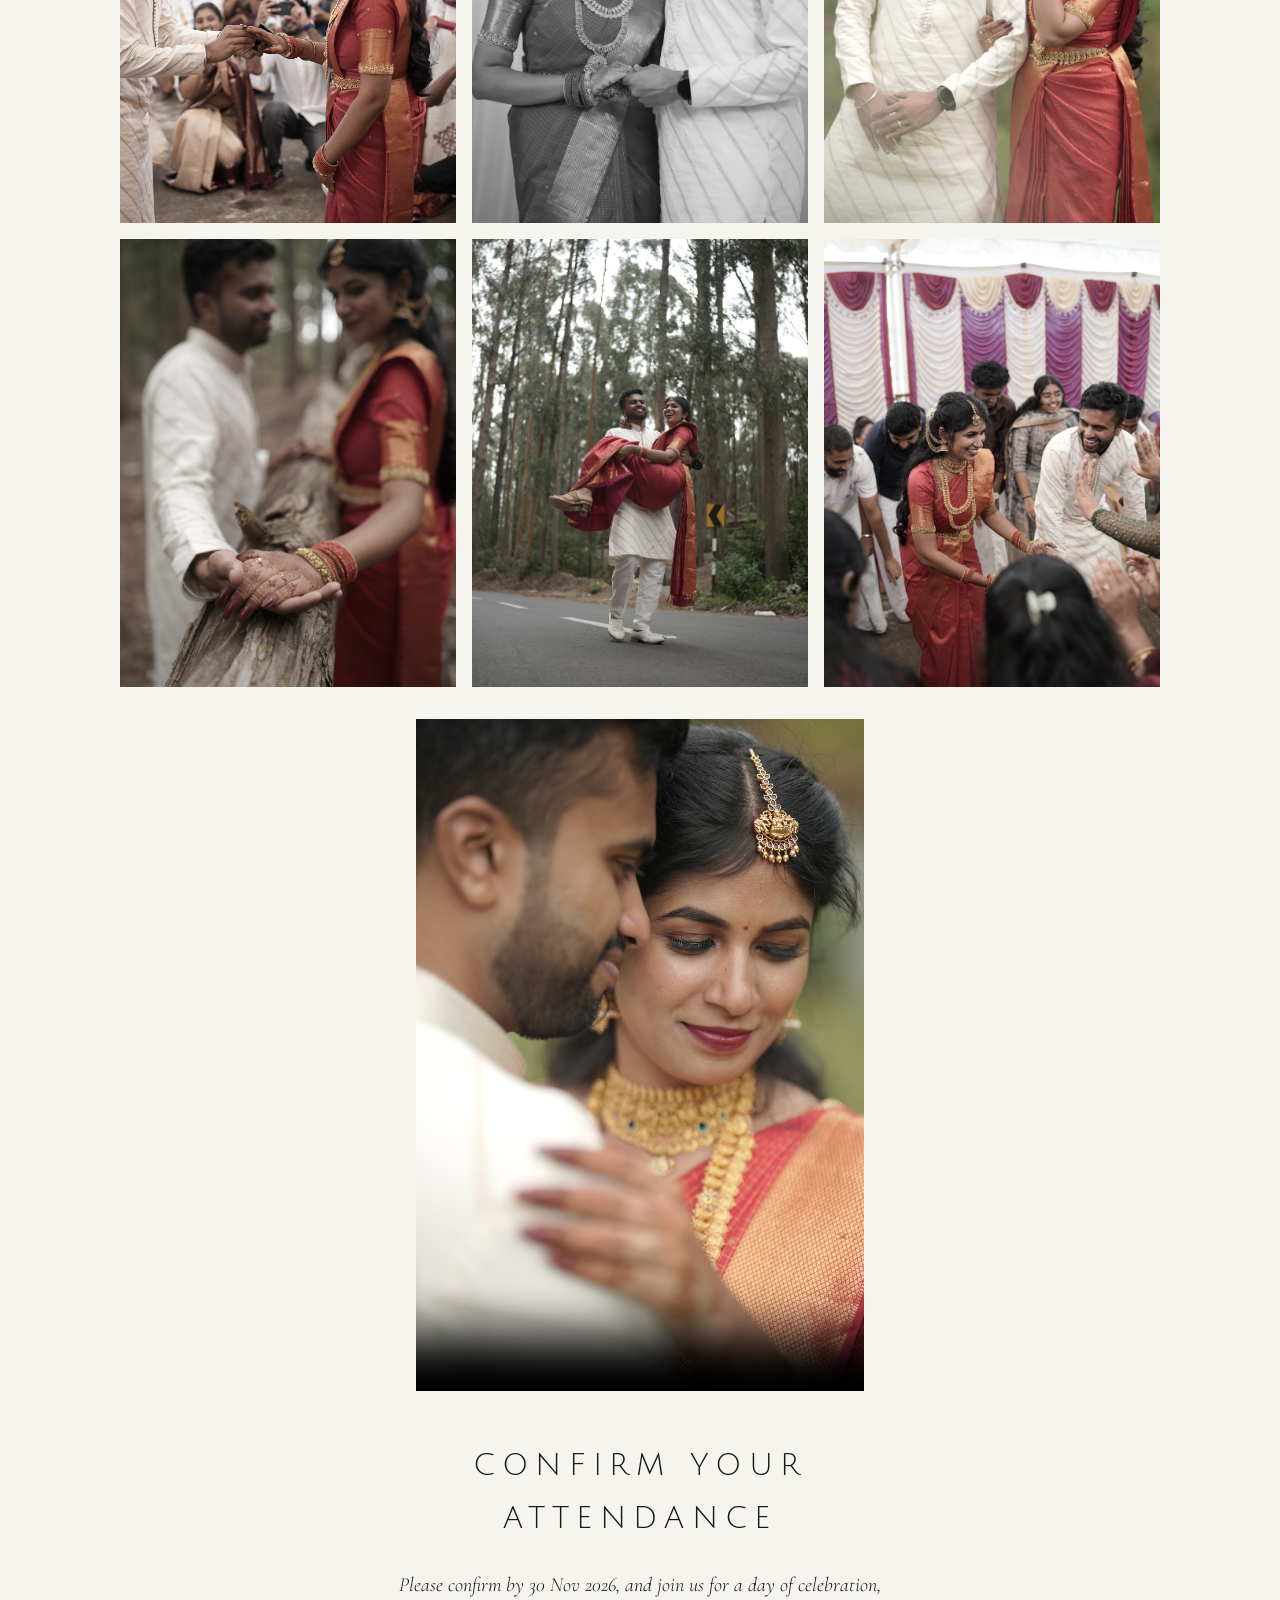
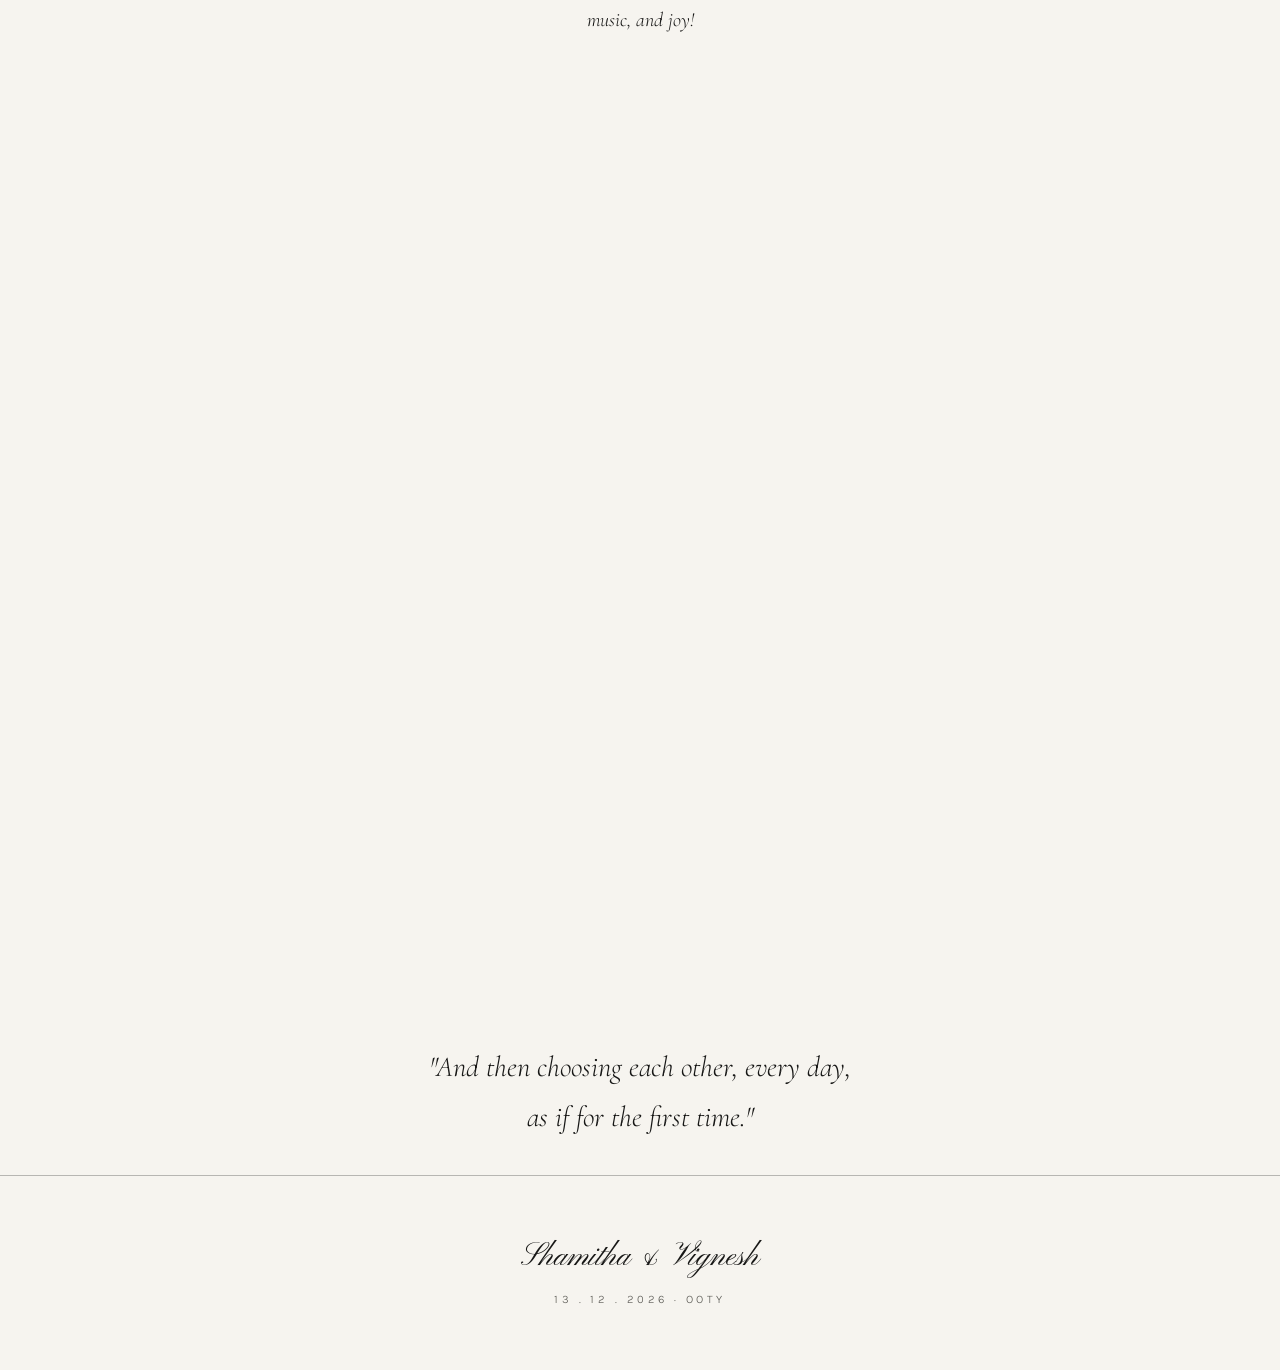
==== commit ae6e39f2: "video" ====
--- a/index.html
+++ b/index.html
@@ -127,10 +127,13 @@
         <img src="assets/img/dance.jpg" alt="Couples dancing" loading="lazy">
       </div>
       <div style="max-width: 28rem; margin: 2rem auto 0; text-align: center;">
-  <a href="https://www.instagram.com/reel/Dd34iWZxlef/?srtk=YTNwYTBxbTByYm93" target="_blank" rel="noopener" style="text-decoration: none; color: #171716;">
-    <img src="assets/img/reel_thumb.jpg" alt="Watch our film on Instagram" style="width: 100%; display: block;">
-    <span style="display: inline-block; font-family: Karla, Helvetica, sans-serif; font-size: 0.7rem; letter-spacing: 0.32em; text-transform: uppercase; border: 1px solid #171716; padding: 0.85em 1.8em; margin-top: 1.4rem;">Watch our film</span>
-  </a>
+  <div>
+    <video id="wedding-film" controls playsinline preload="metadata" poster="assets/img/reel_thumb.jpg" style="width: 100%; display: block; background: #161616;">
+  <source src="assets/videos/rathinamo.mp4" type="video/mp4">
+  Your browser can't play this video.
+  <a href="assets/video/rathinamo.mp4">Download the video</a>.
+</video>
+    </div>
 </div>
       <!-- <p class="gallery-credit">Placeholder photos · Unsplash</p> -->
     </section>
@@ -200,8 +203,10 @@
 // Retry on the first click or tap outside the music button.
 window.addEventListener("click", (event) => {
   if (musicToggle.contains(event.target)) return;
+  if (event.target.closest("#wedding-film")) return;
   if (bgMusic.paused) bgMusic.play().catch(() => {});
 }, { once: true });
+
 const musicHint = document.getElementById("music-hint");
 let hasPlayed = !bgMusic.paused;
 
@@ -224,6 +229,10 @@
   musicToggle.hidden = true;
   musicHint.hidden = true;
 }
+const weddingFilm = document.getElementById("wedding-film");
+weddingFilm.addEventListener("play", () => {
+  bgMusic.pause();
+});
 </script>
   <script src="js/main.js"></script>
 </body>
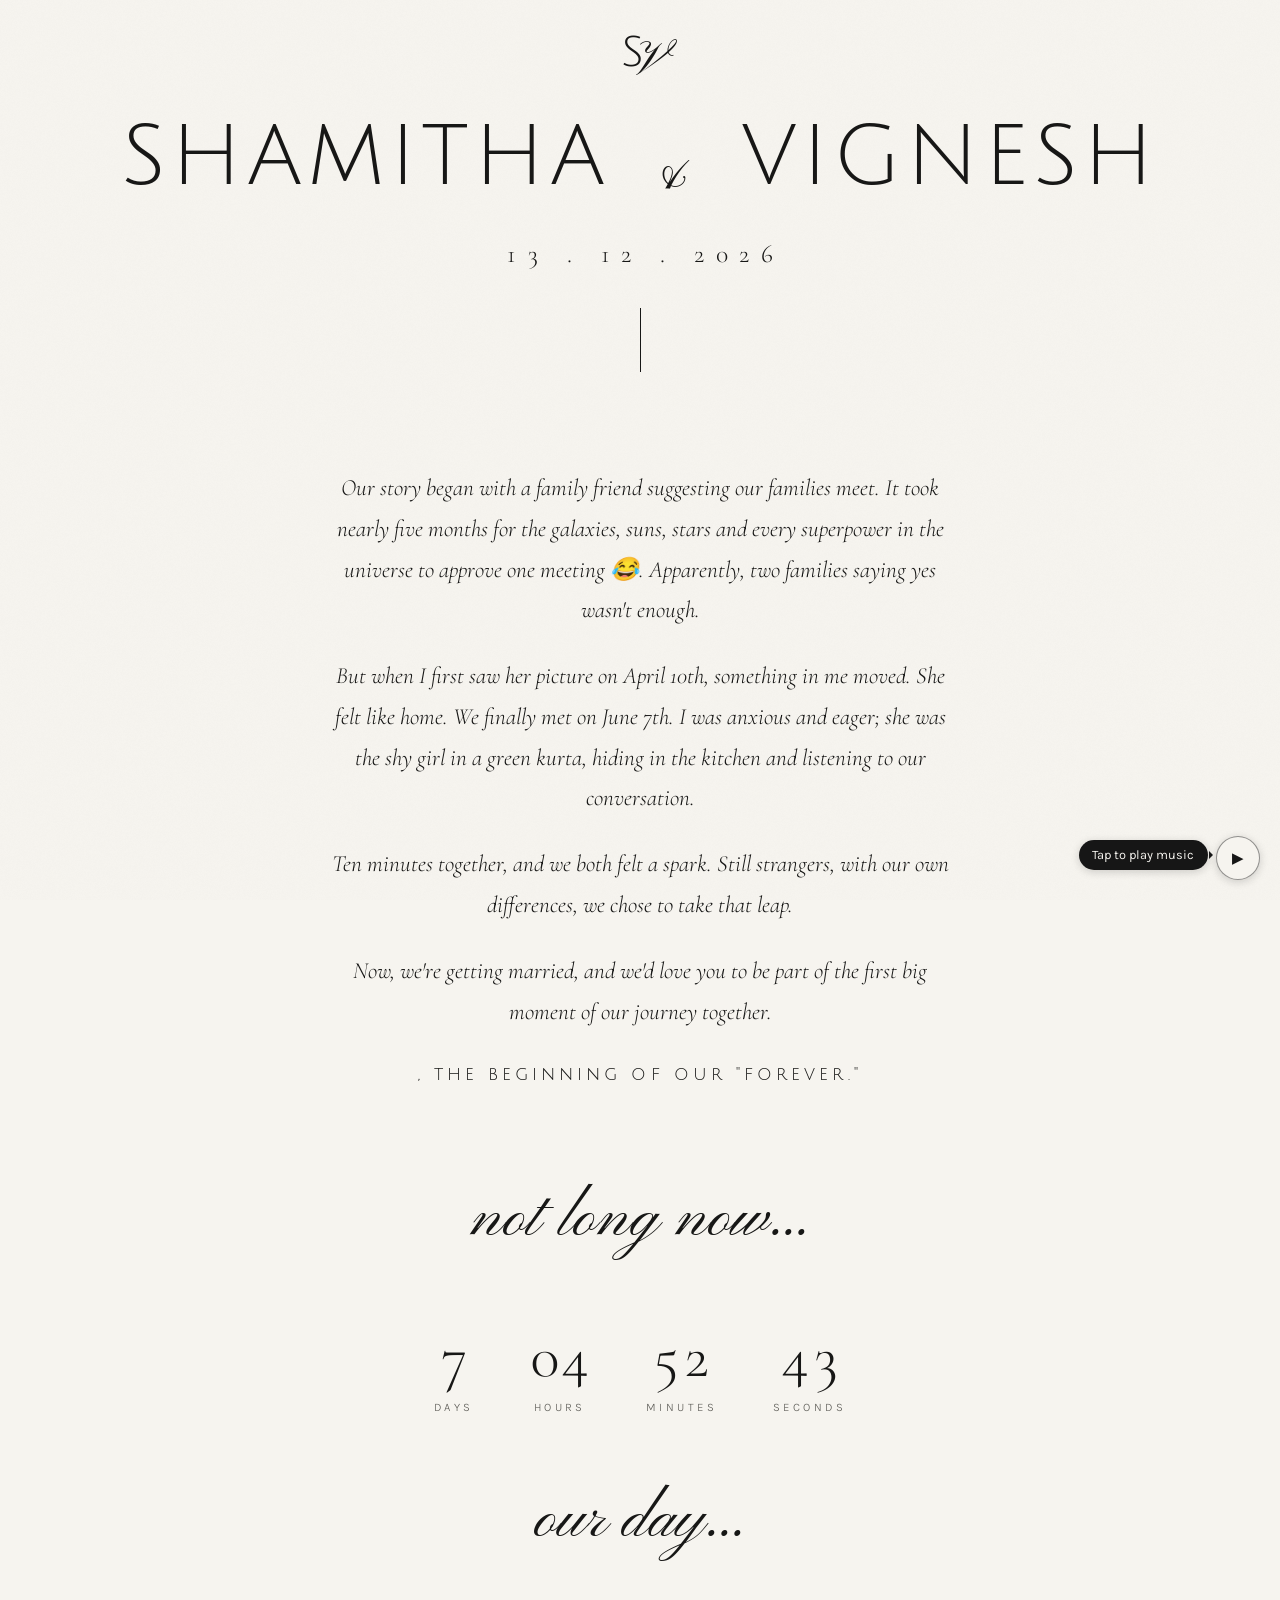
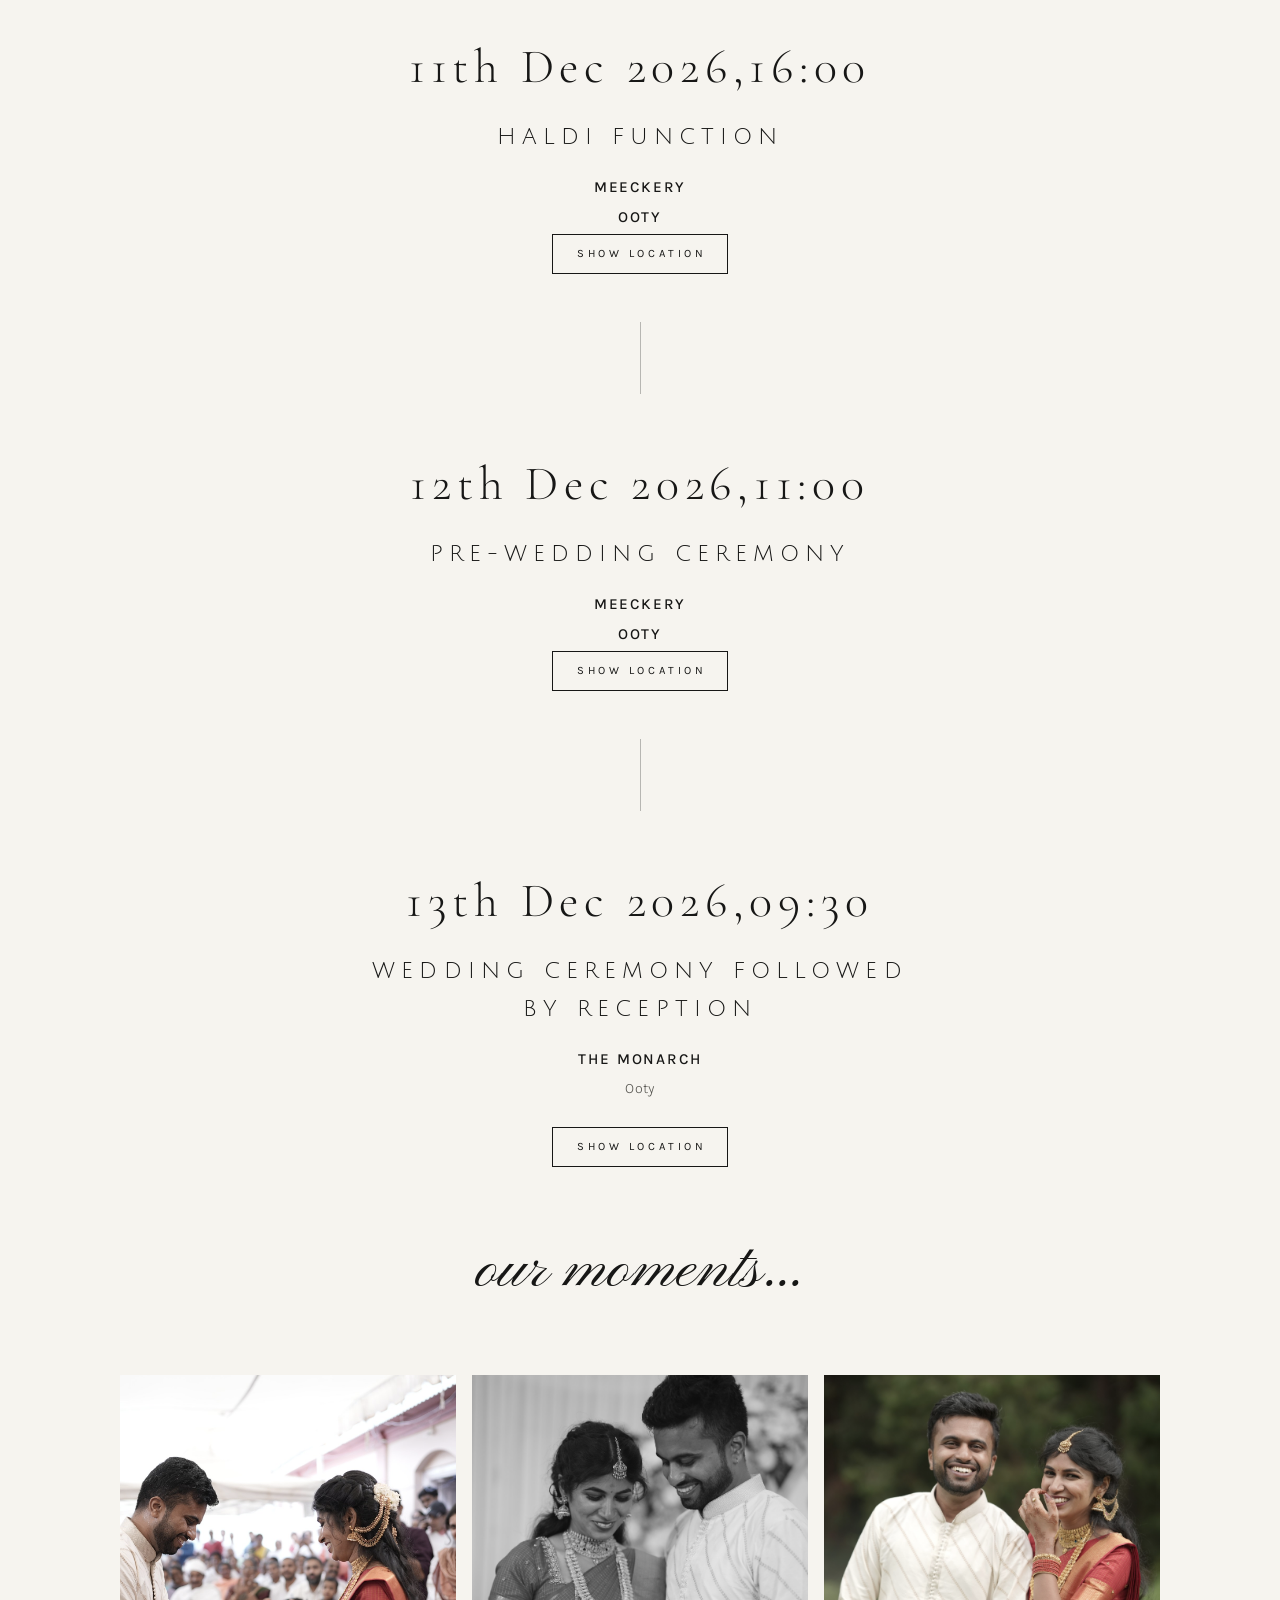
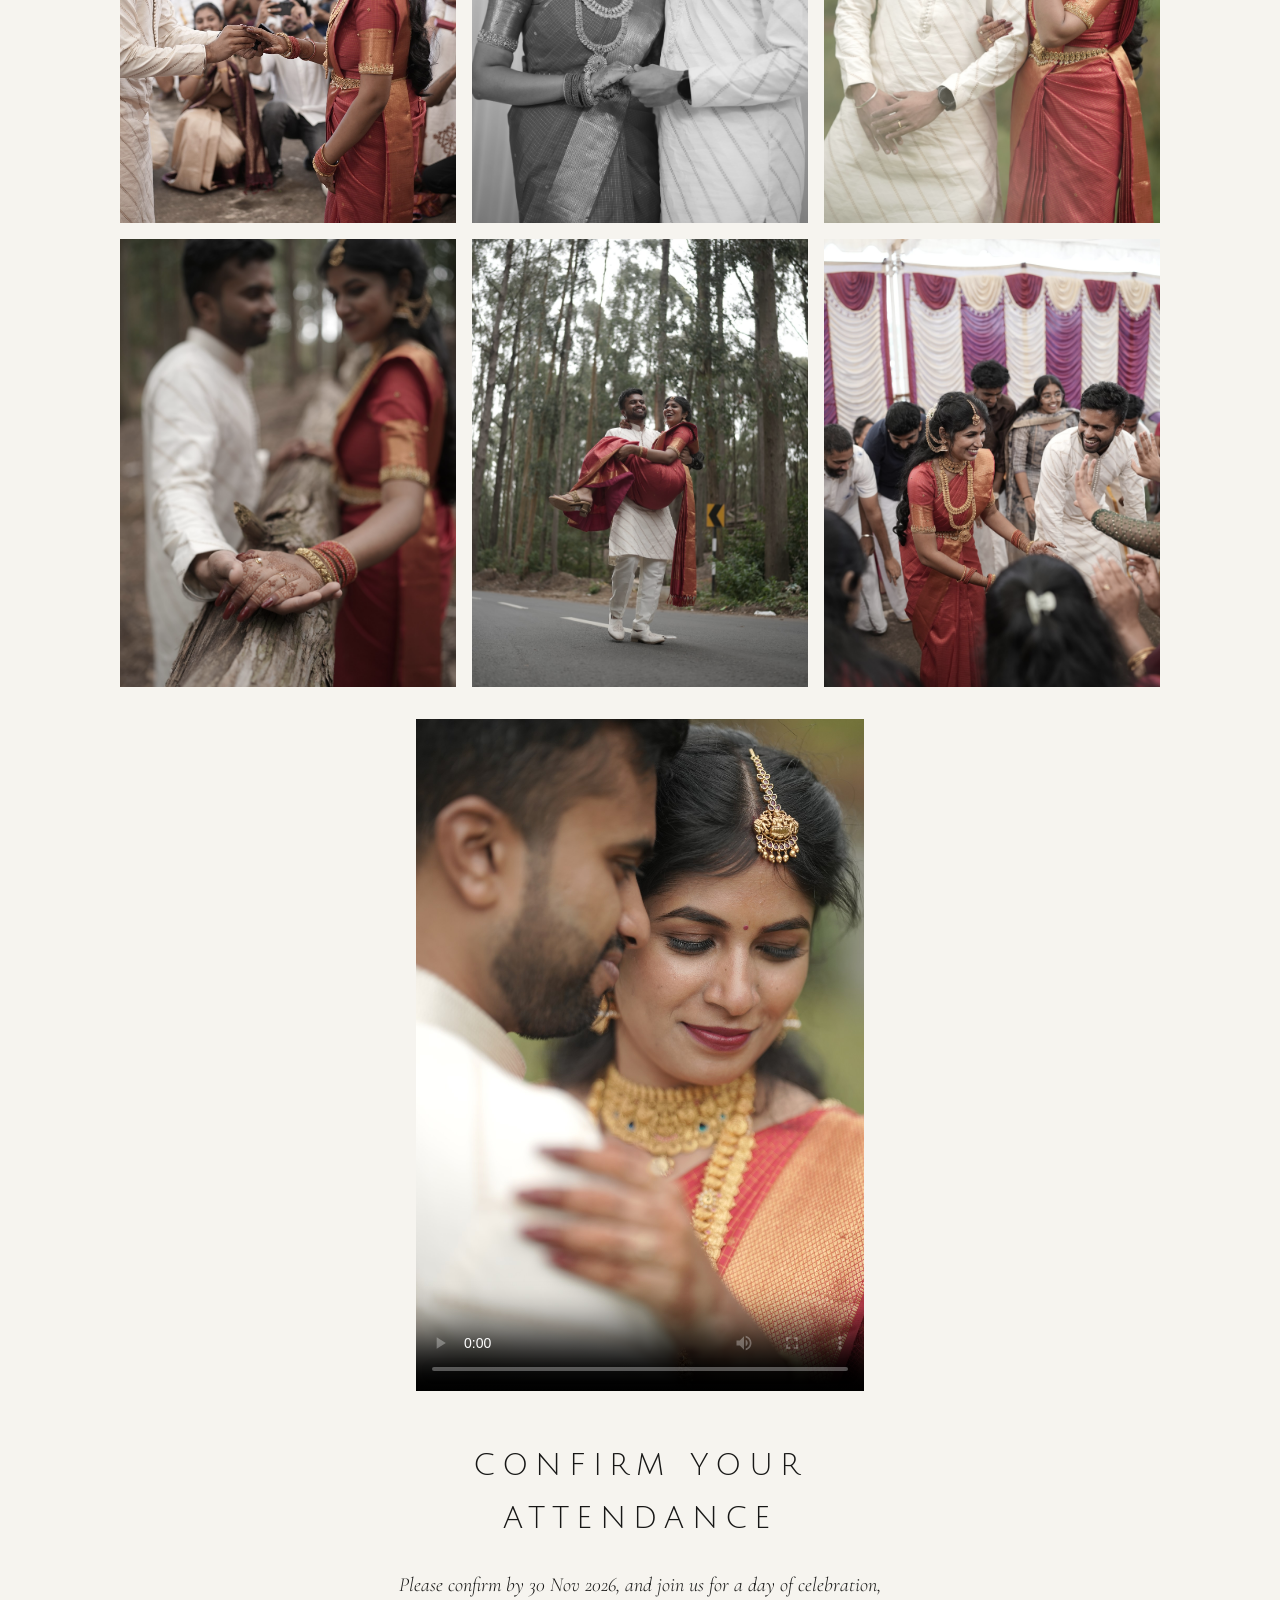
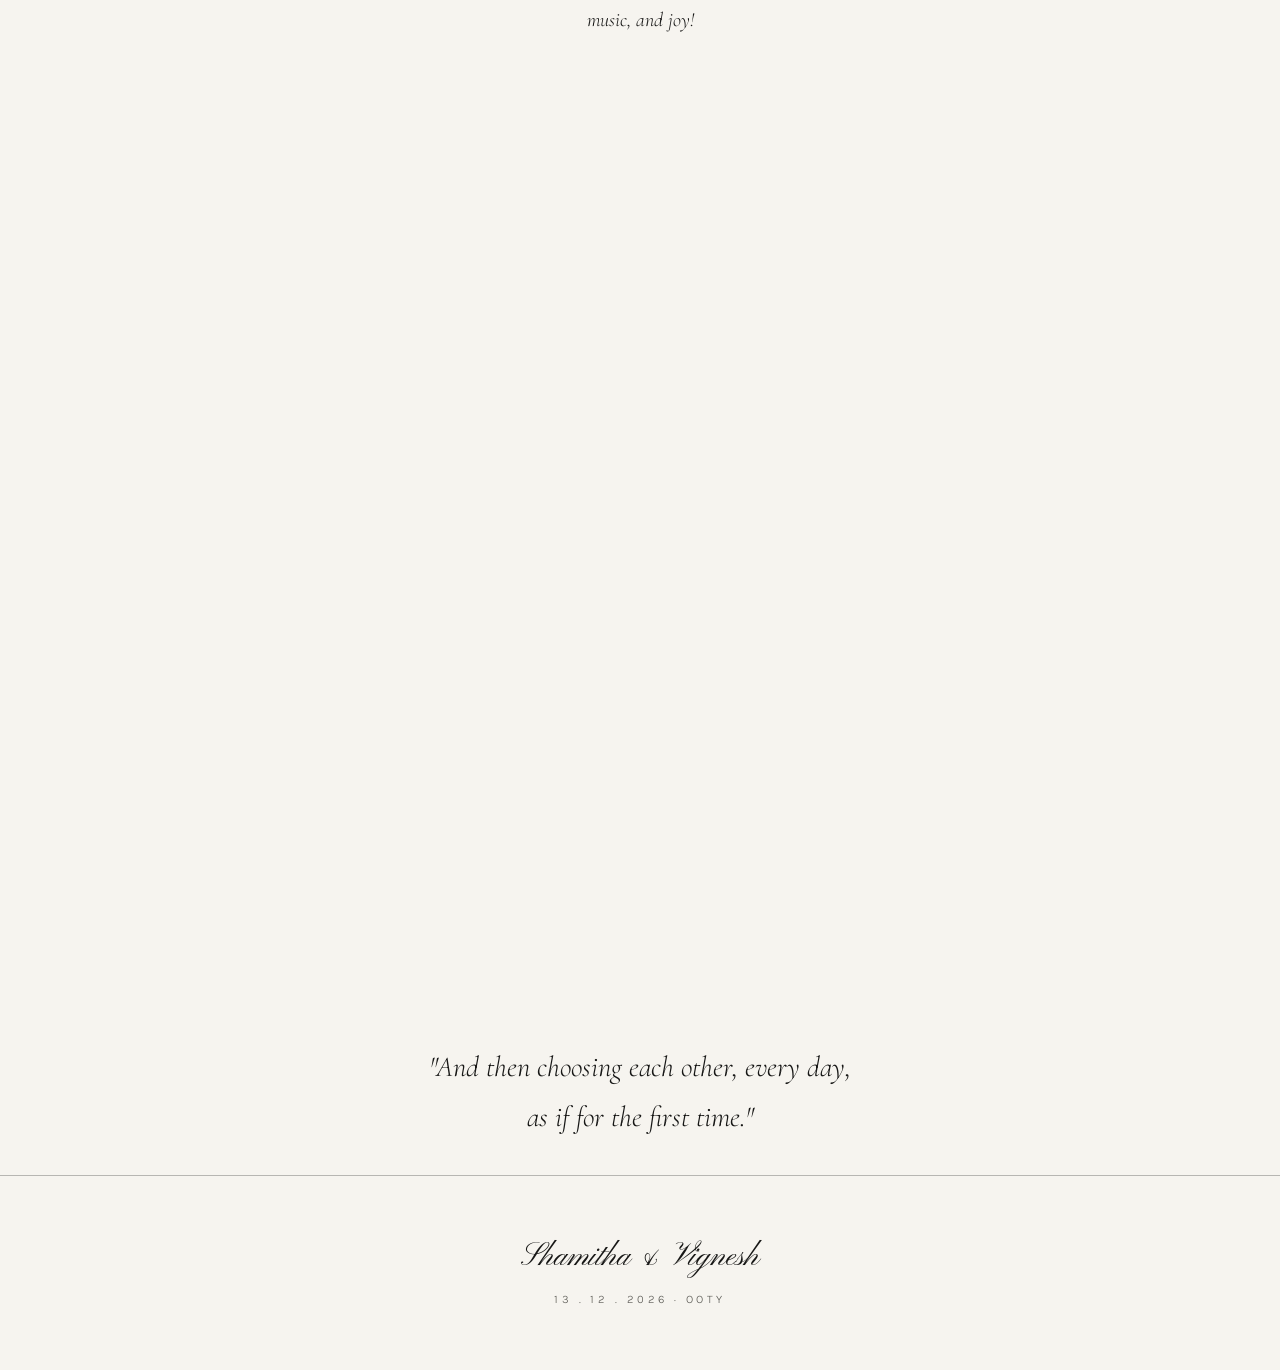
==== commit b6f24a7f: "Add family version without RSVP" ====
--- a/index.html
+++ b/index.html
@@ -13,7 +13,7 @@
   <!-- Preview shown when you share the link (WhatsApp, Telegram, iMessage) -->
   <meta property="og:title" content="Shamitha & Vignesh, 13 December 2026">
   <meta property="og:description" content="We're getting married! All the details and RSVP.">
-  <meta property="og:image" content="assets/img/share_pic.jpg">
+  <meta property="og:image" content="https://viccaay.github.io/wedding-invite-vs/assets/img/share_pic.jpg">
   <meta property="og:type" content="website">
 
   <link rel="icon" href="data:image/svg+xml,%3Csvg xmlns='http://www.w3.org/2000/svg' viewBox='0 0 64 64'%3E%3Crect width='64' height='64' fill='%23f6f4ef'/%3E%3Ctext x='32' y='42' font-family='Georgia,serif' font-size='30' text-anchor='middle' fill='%23161616'%3EV·S%3C/text%3E%3C/svg%3E">
@@ -131,7 +131,7 @@
     <video id="wedding-film" controls playsinline preload="metadata" poster="assets/img/reel_thumb.jpg" style="width: 100%; display: block; background: #161616;">
   <source src="assets/videos/rathinamo.mp4" type="video/mp4">
   Your browser can't play this video.
-  <a href="assets/video/rathinamo.mp4">Download the video</a>.
+  <a href="assets/videos/rathinamo.mp4">Download the video</a>.
 </video>
     </div>
 </div>
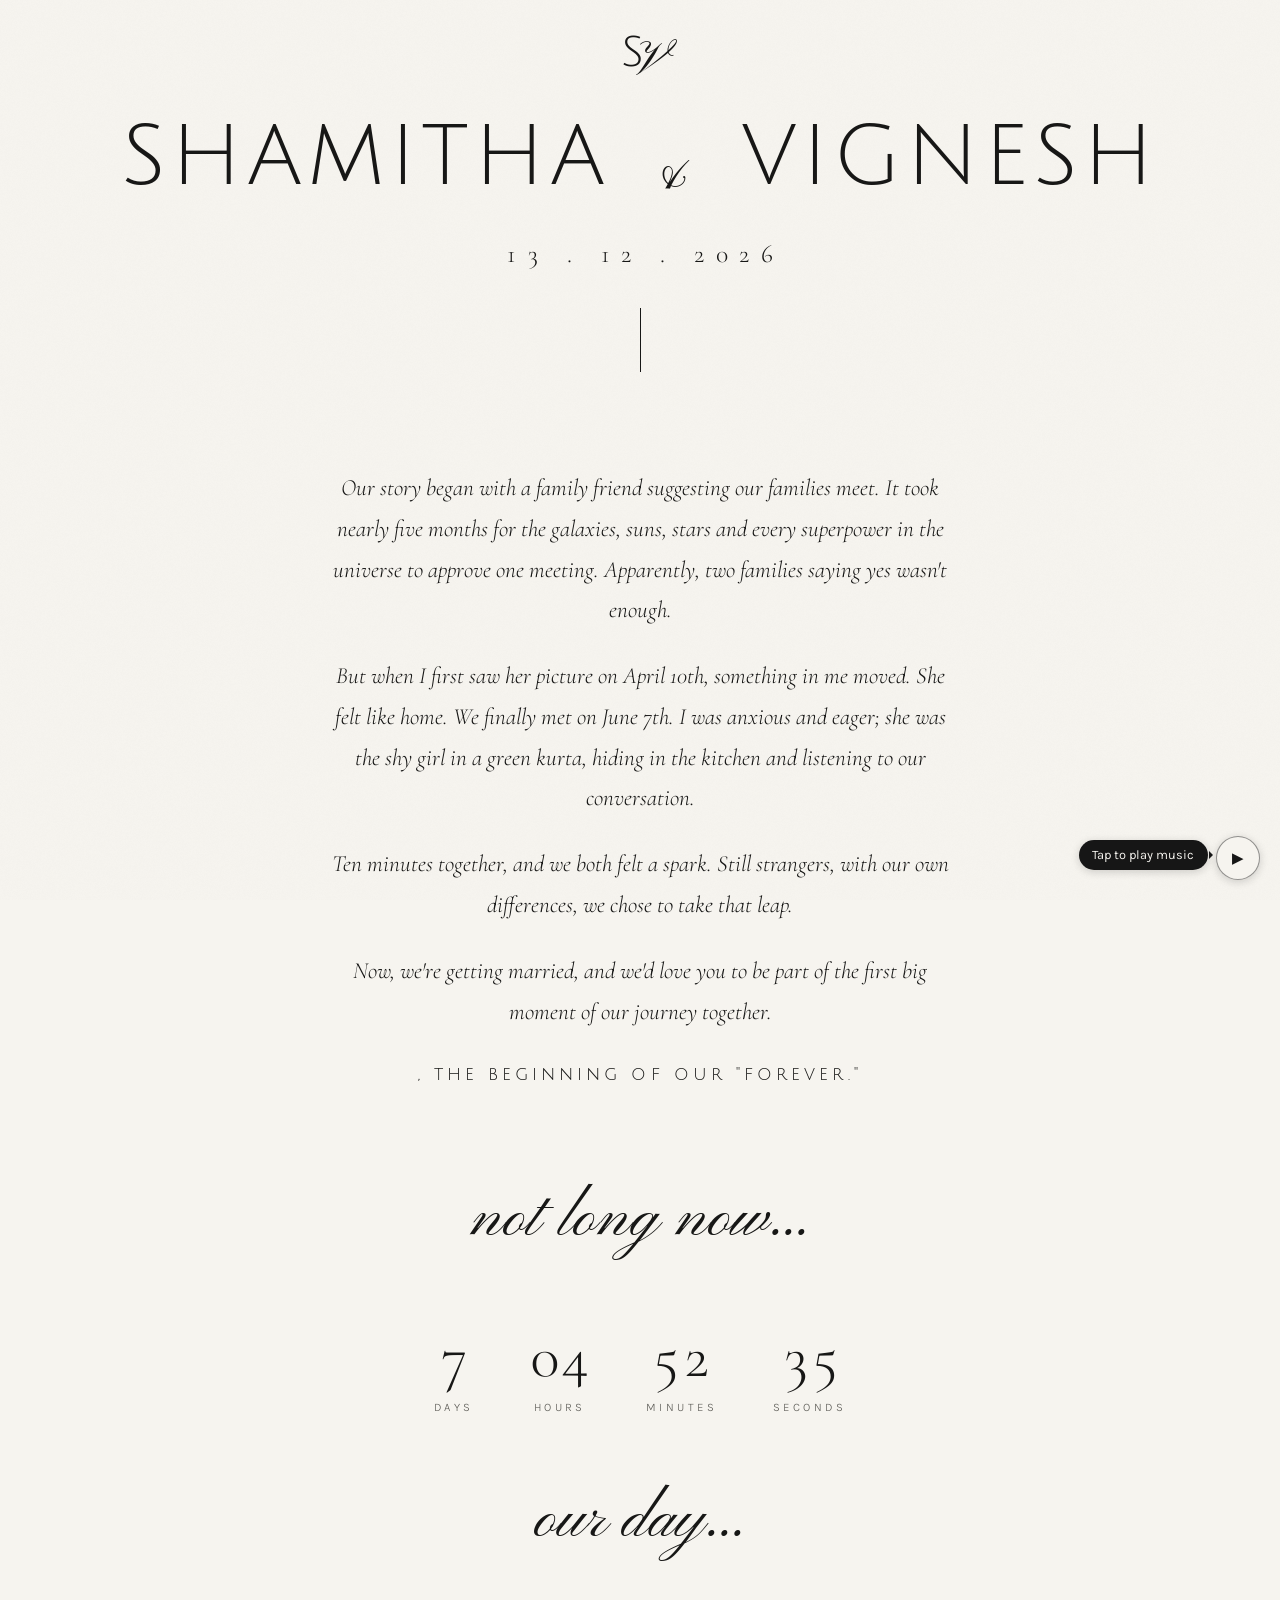
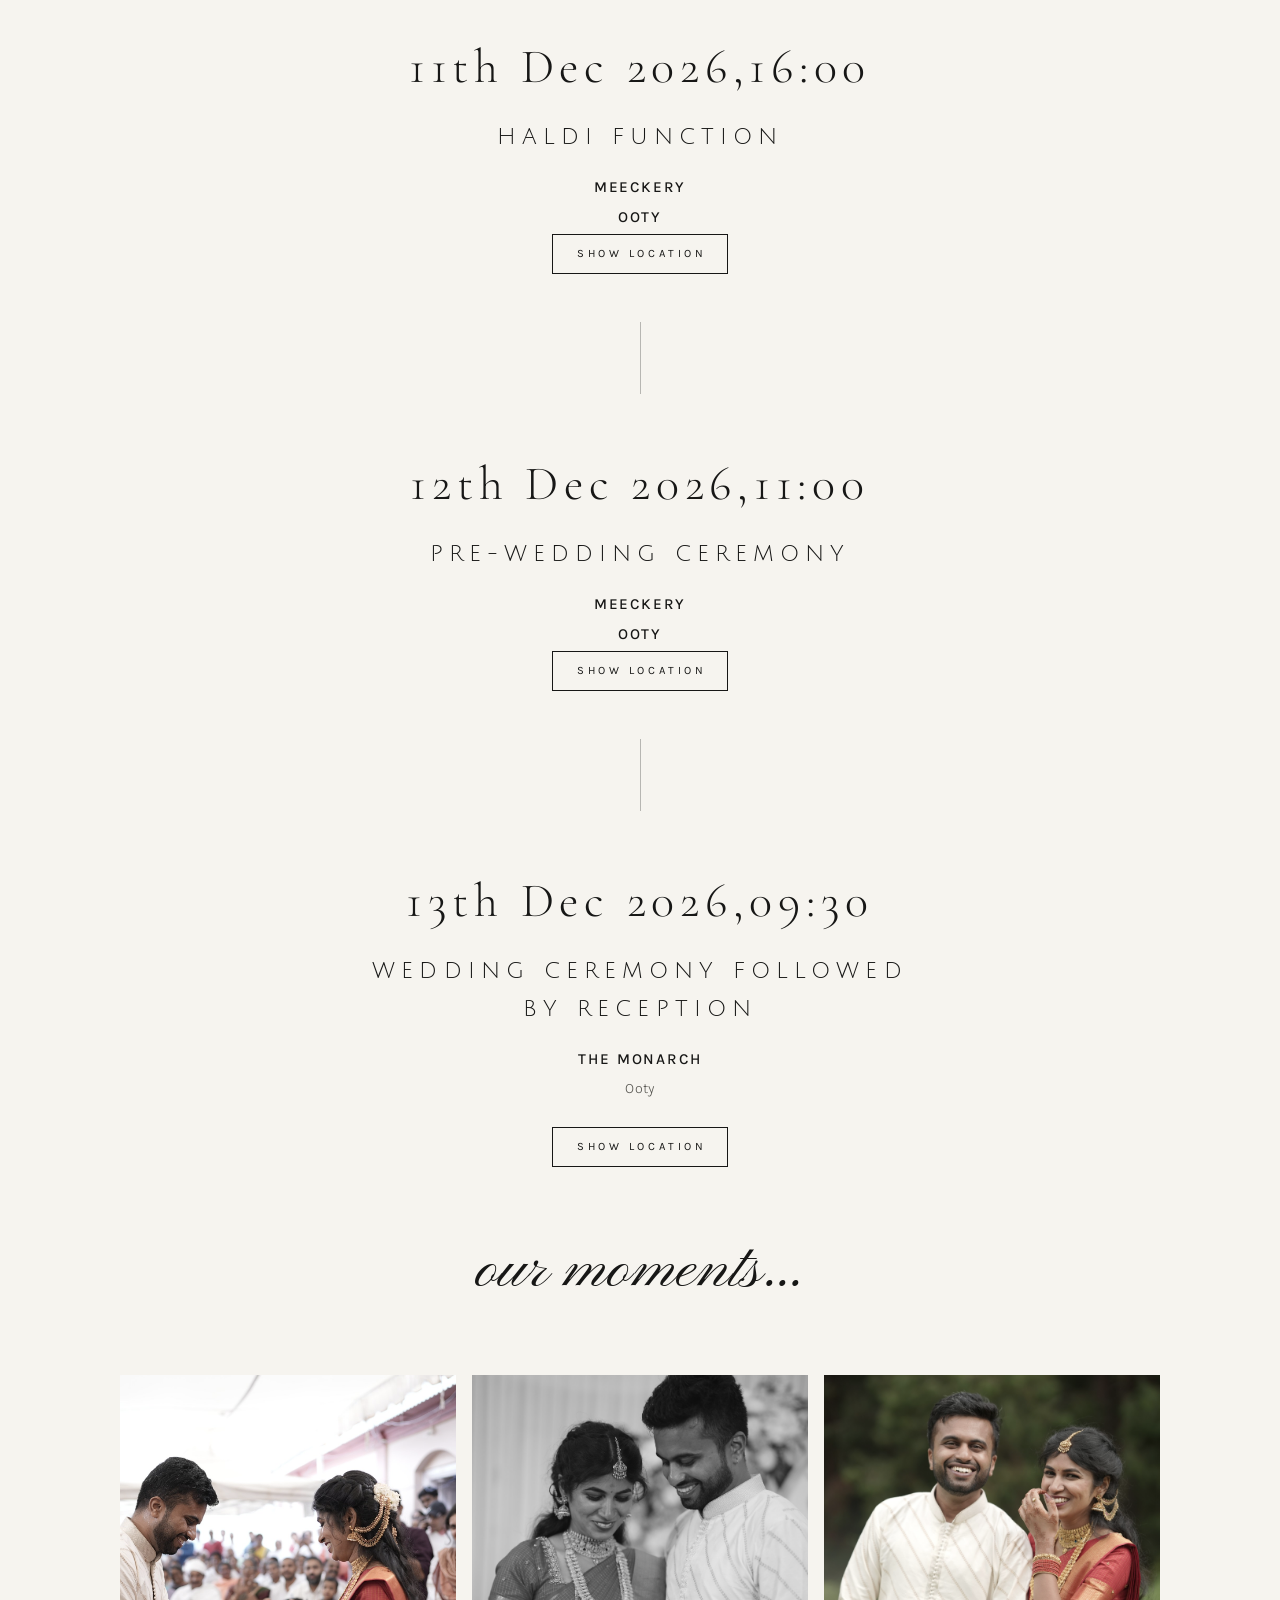
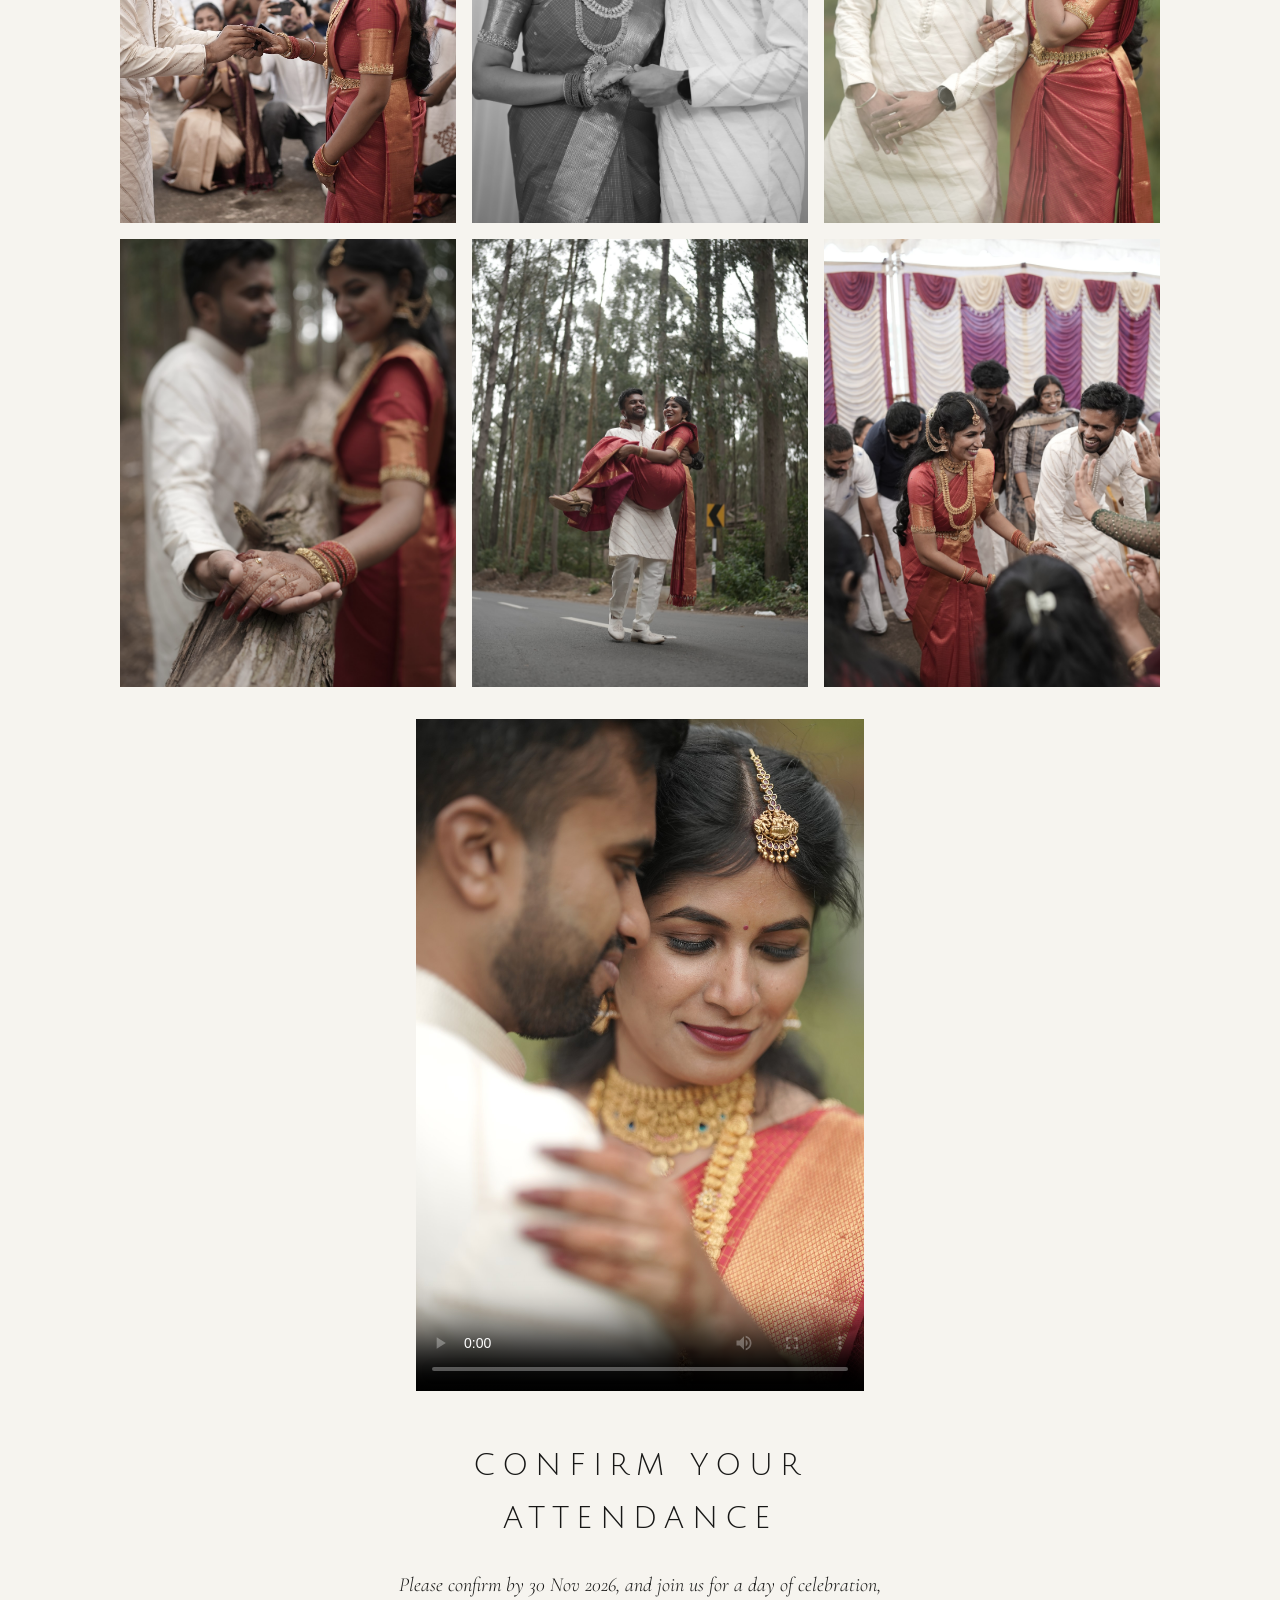
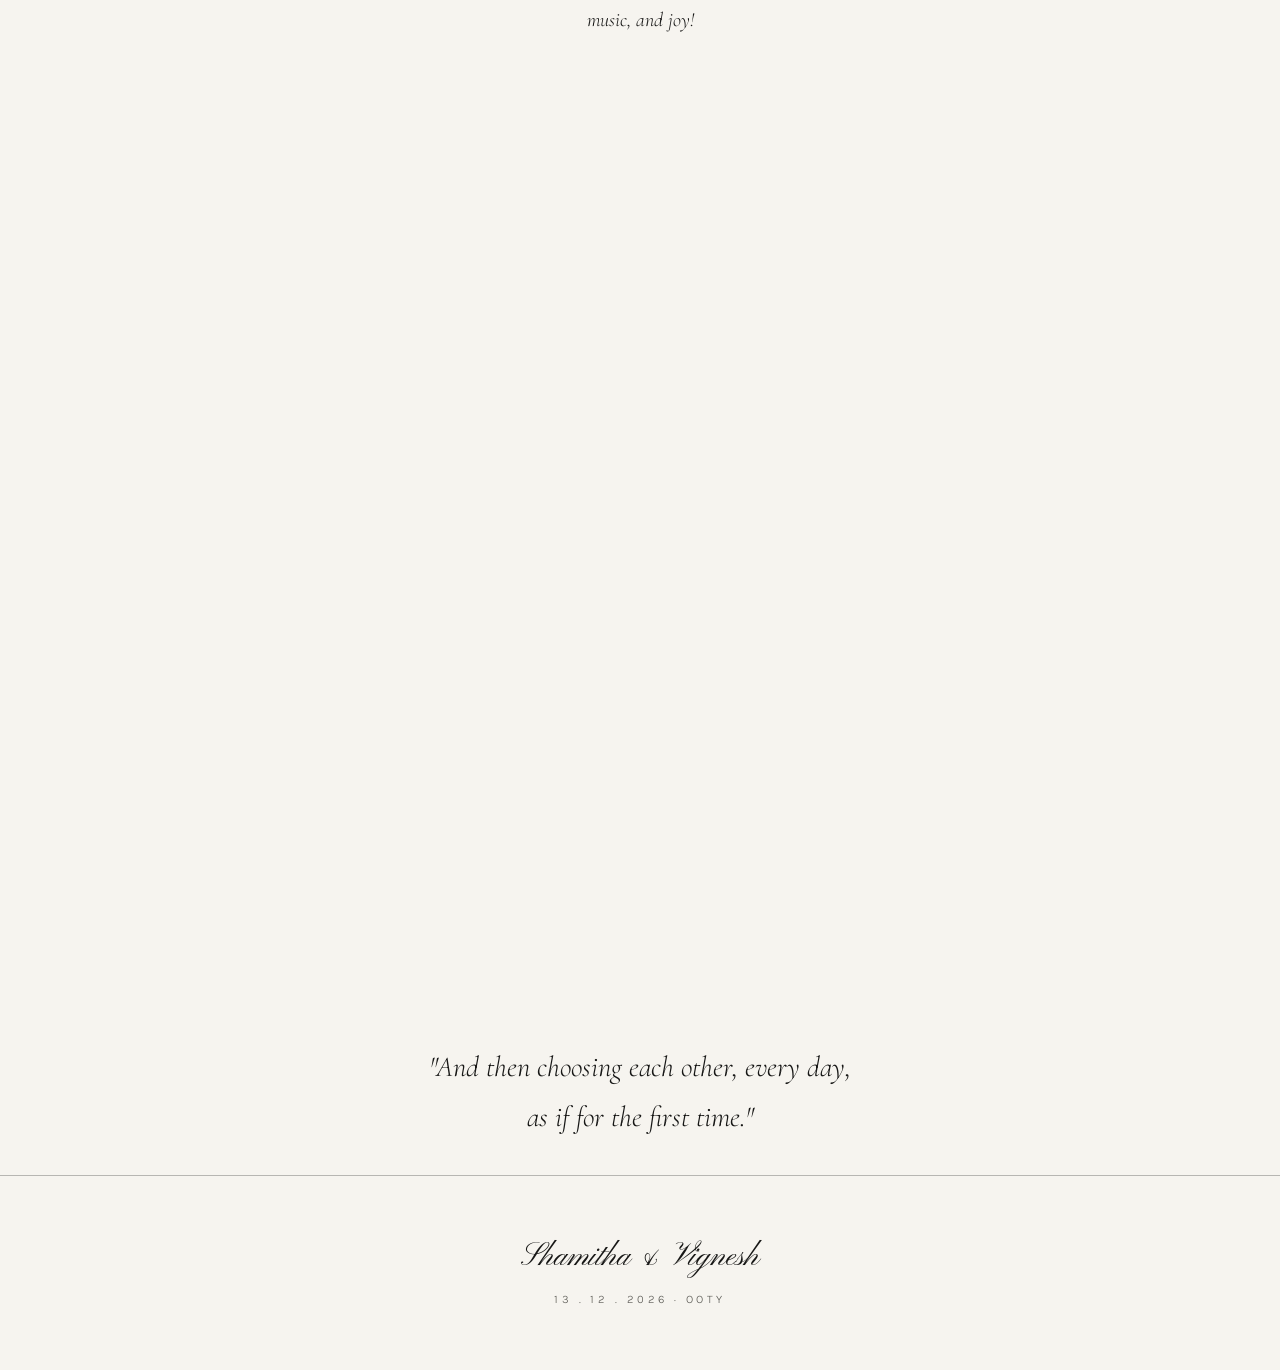
==== commit f7108e2a: "emoji remove" ====
--- a/index.html
+++ b/index.html
@@ -53,7 +53,7 @@
     <section class="story reveal" id="story">
       <!-- CUSTOMIZE: your story -->
       <p>
-        Our story began with a family friend suggesting our families meet. It took nearly five months for the galaxies, suns, stars and every superpower in the universe to approve one meeting 😂. Apparently, two families saying yes wasn't enough. 
+        Our story began with a family friend suggesting our families meet. It took nearly five months for the galaxies, suns, stars and every superpower in the universe to approve one meeting. Apparently, two families saying yes wasn't enough. 
         </p>
       <p>
         But when I first saw her picture on April 10th, something in me moved. She felt like home. We finally met on June 7th. I was anxious and eager; she was the shy girl in a green kurta, hiding in the kitchen and listening to our conversation. 
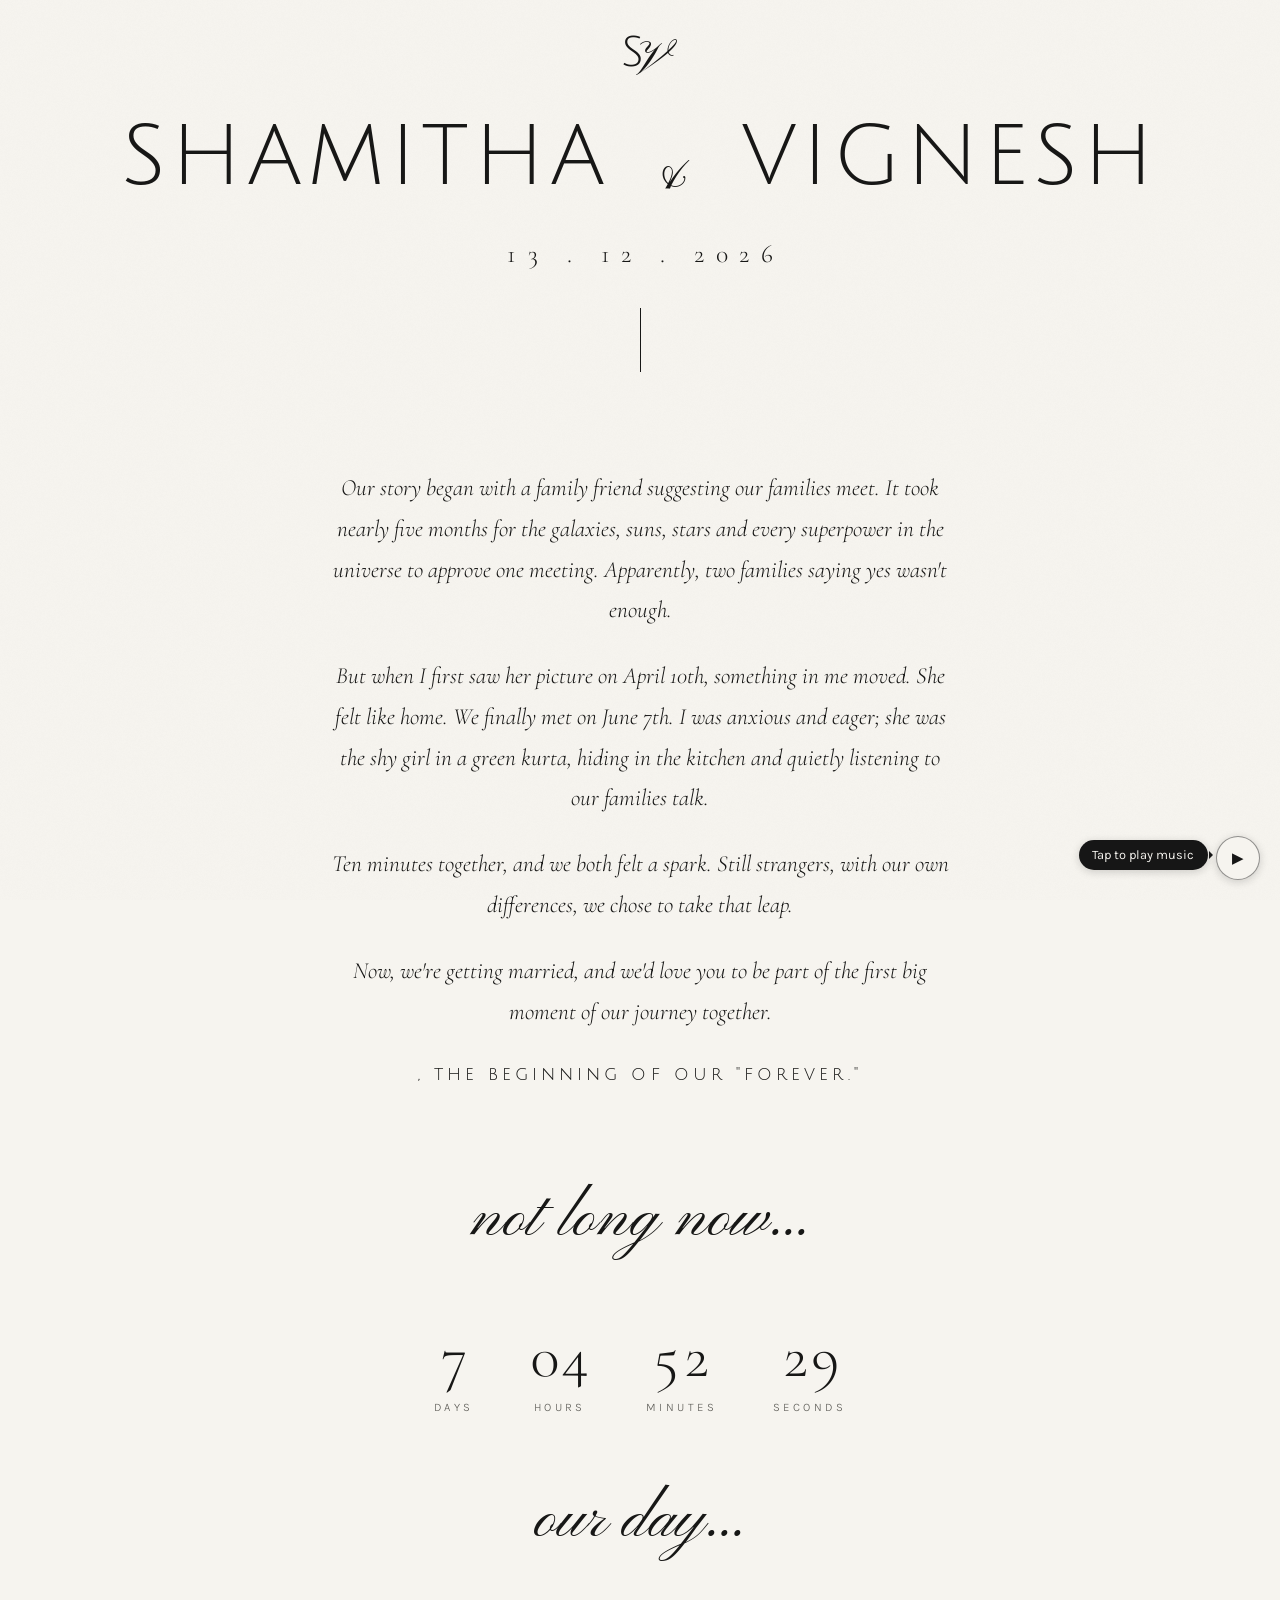
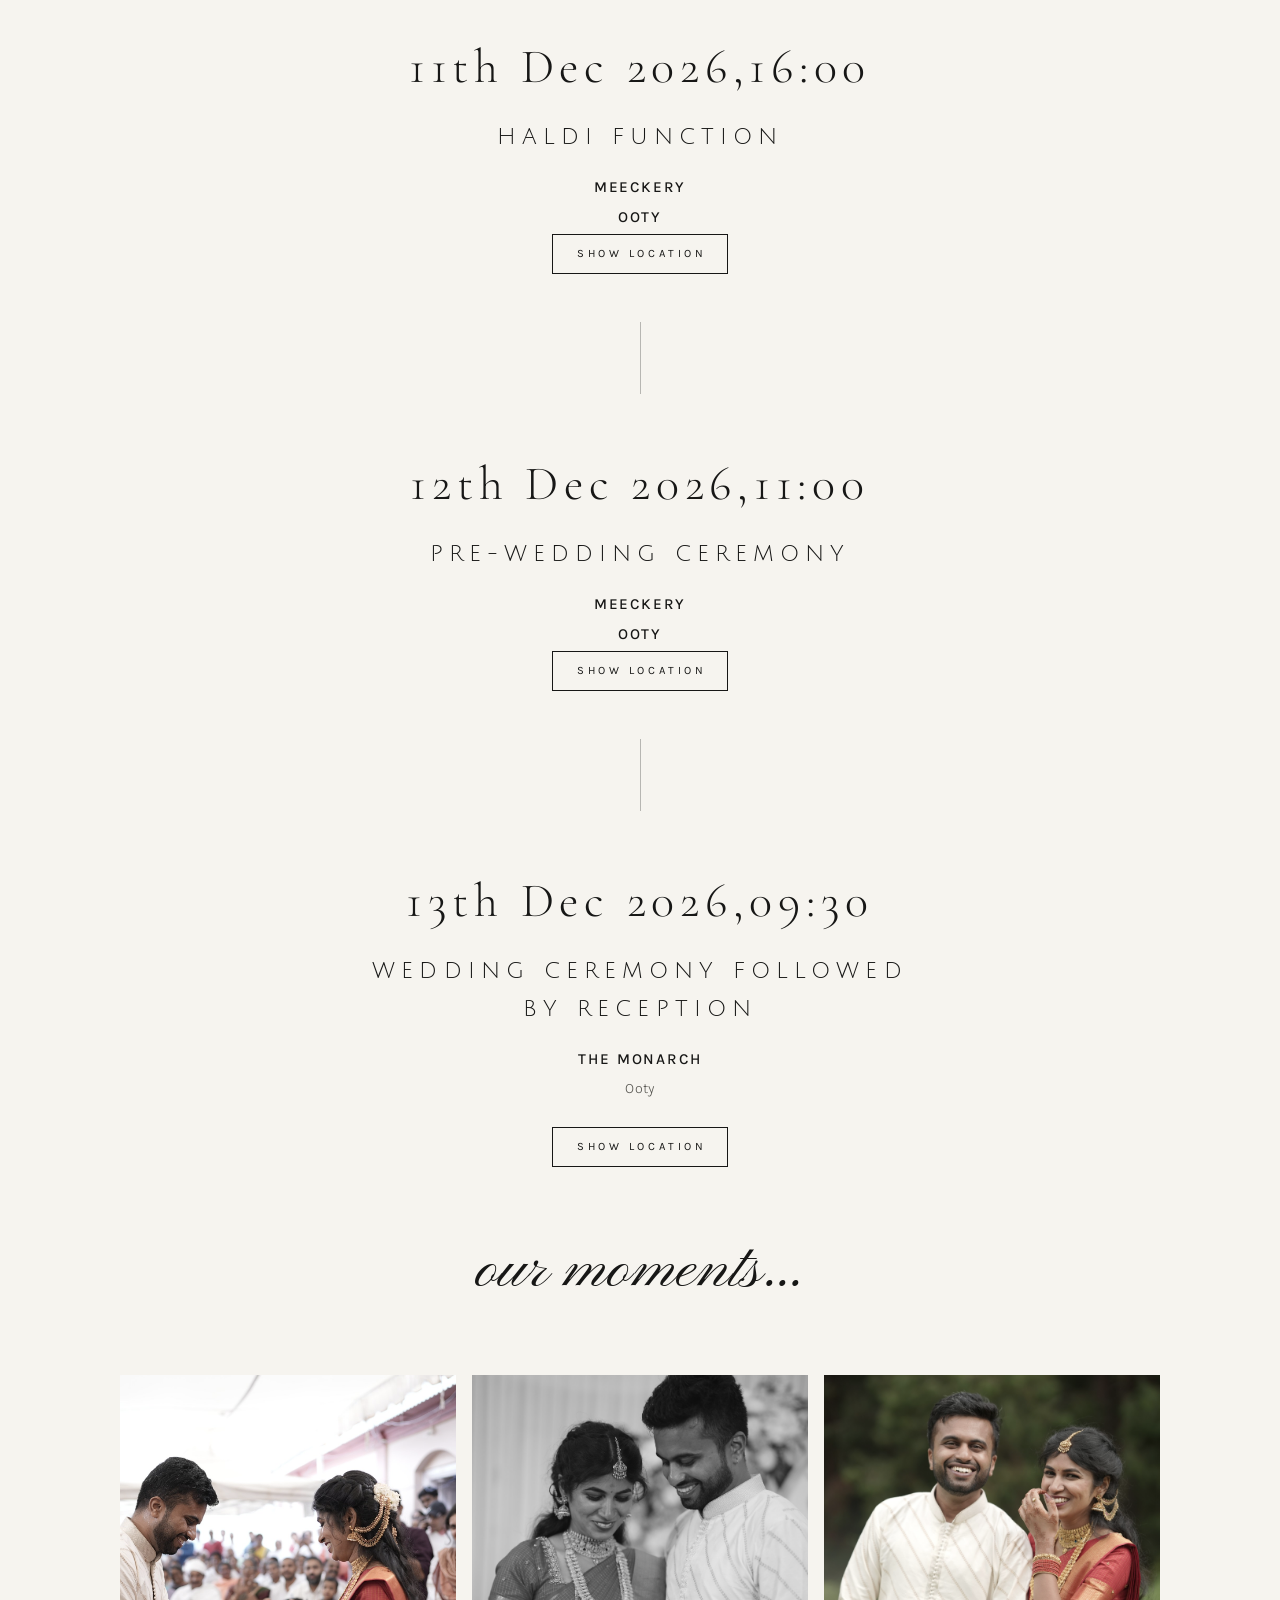
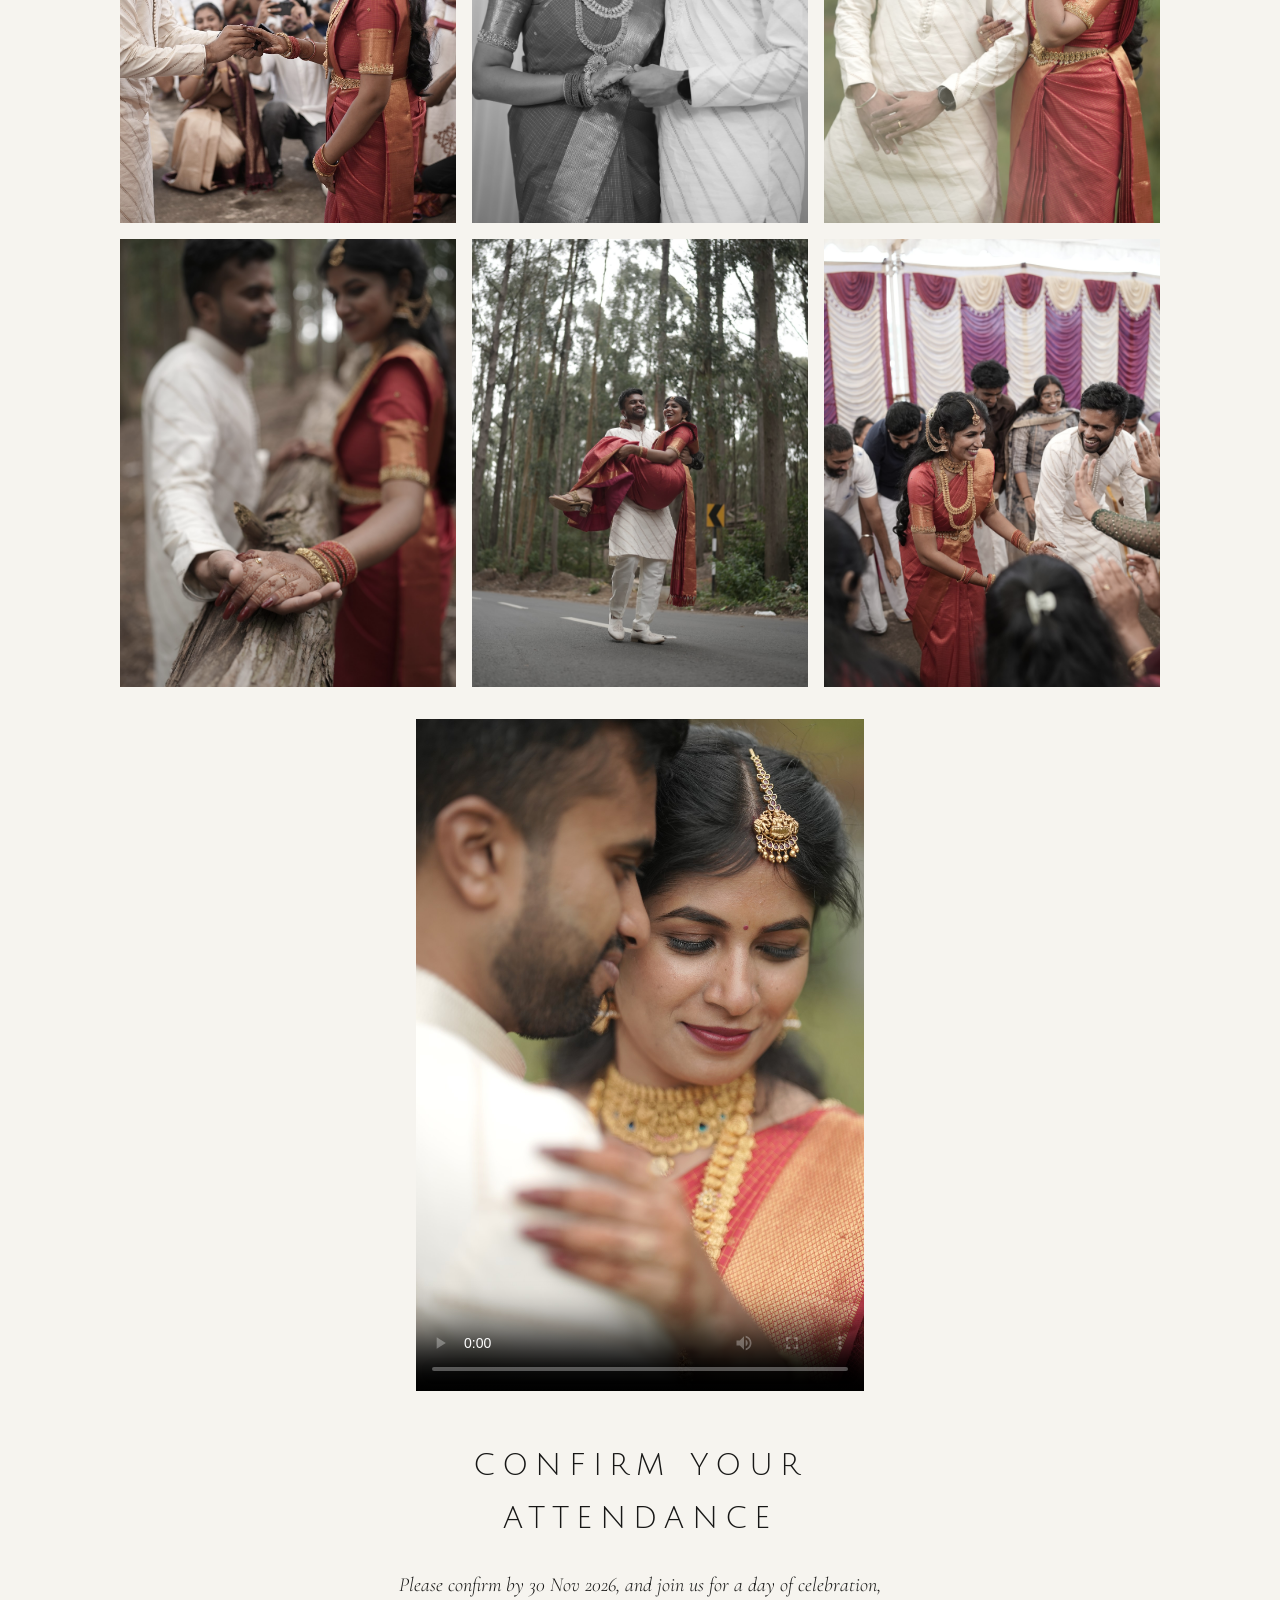
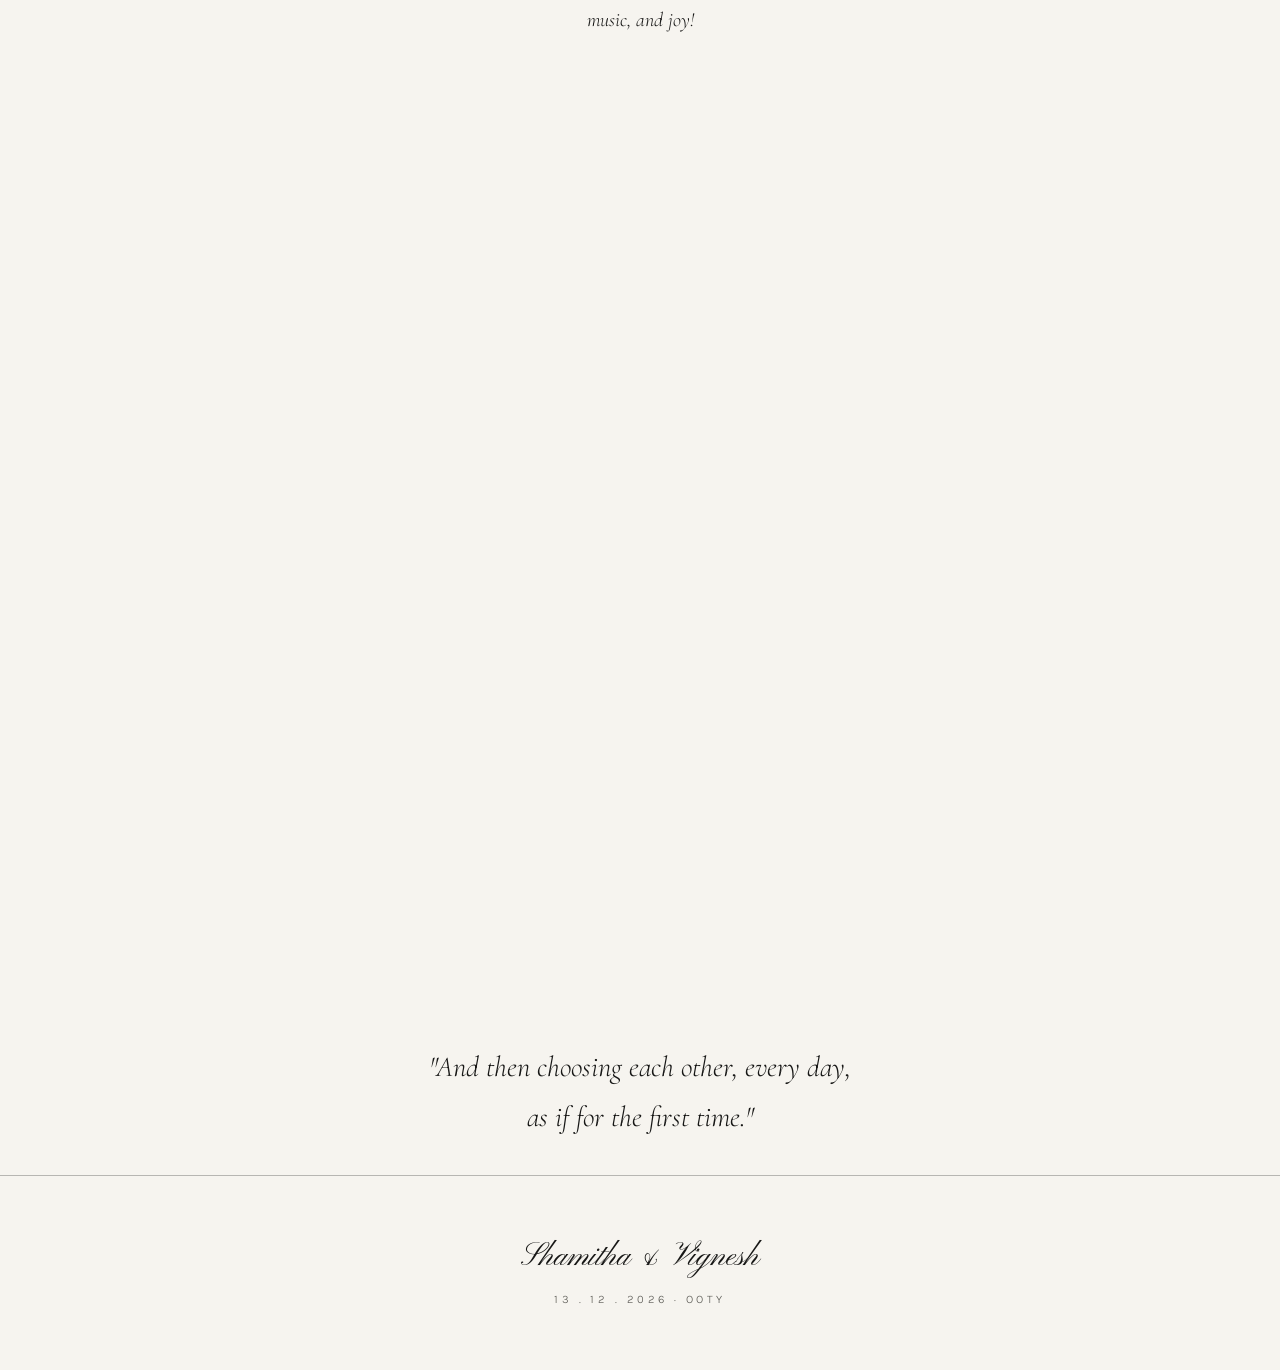
==== commit fd7e94a6: "para change" ====
--- a/index.html
+++ b/index.html
@@ -56,7 +56,7 @@
         Our story began with a family friend suggesting our families meet. It took nearly five months for the galaxies, suns, stars and every superpower in the universe to approve one meeting. Apparently, two families saying yes wasn't enough. 
         </p>
       <p>
-        But when I first saw her picture on April 10th, something in me moved. She felt like home. We finally met on June 7th. I was anxious and eager; she was the shy girl in a green kurta, hiding in the kitchen and listening to our conversation. 
+        But when I first saw her picture on April 10th, something in me moved. She felt like home. We finally met on June 7th. I was anxious and eager; she was the shy girl in a green kurta, hiding in the kitchen and quietly listening to our families talk. 
         </p>
       <p>Ten minutes together, and we both felt a spark. Still strangers, with our own differences, we chose to take that leap.
         </p>
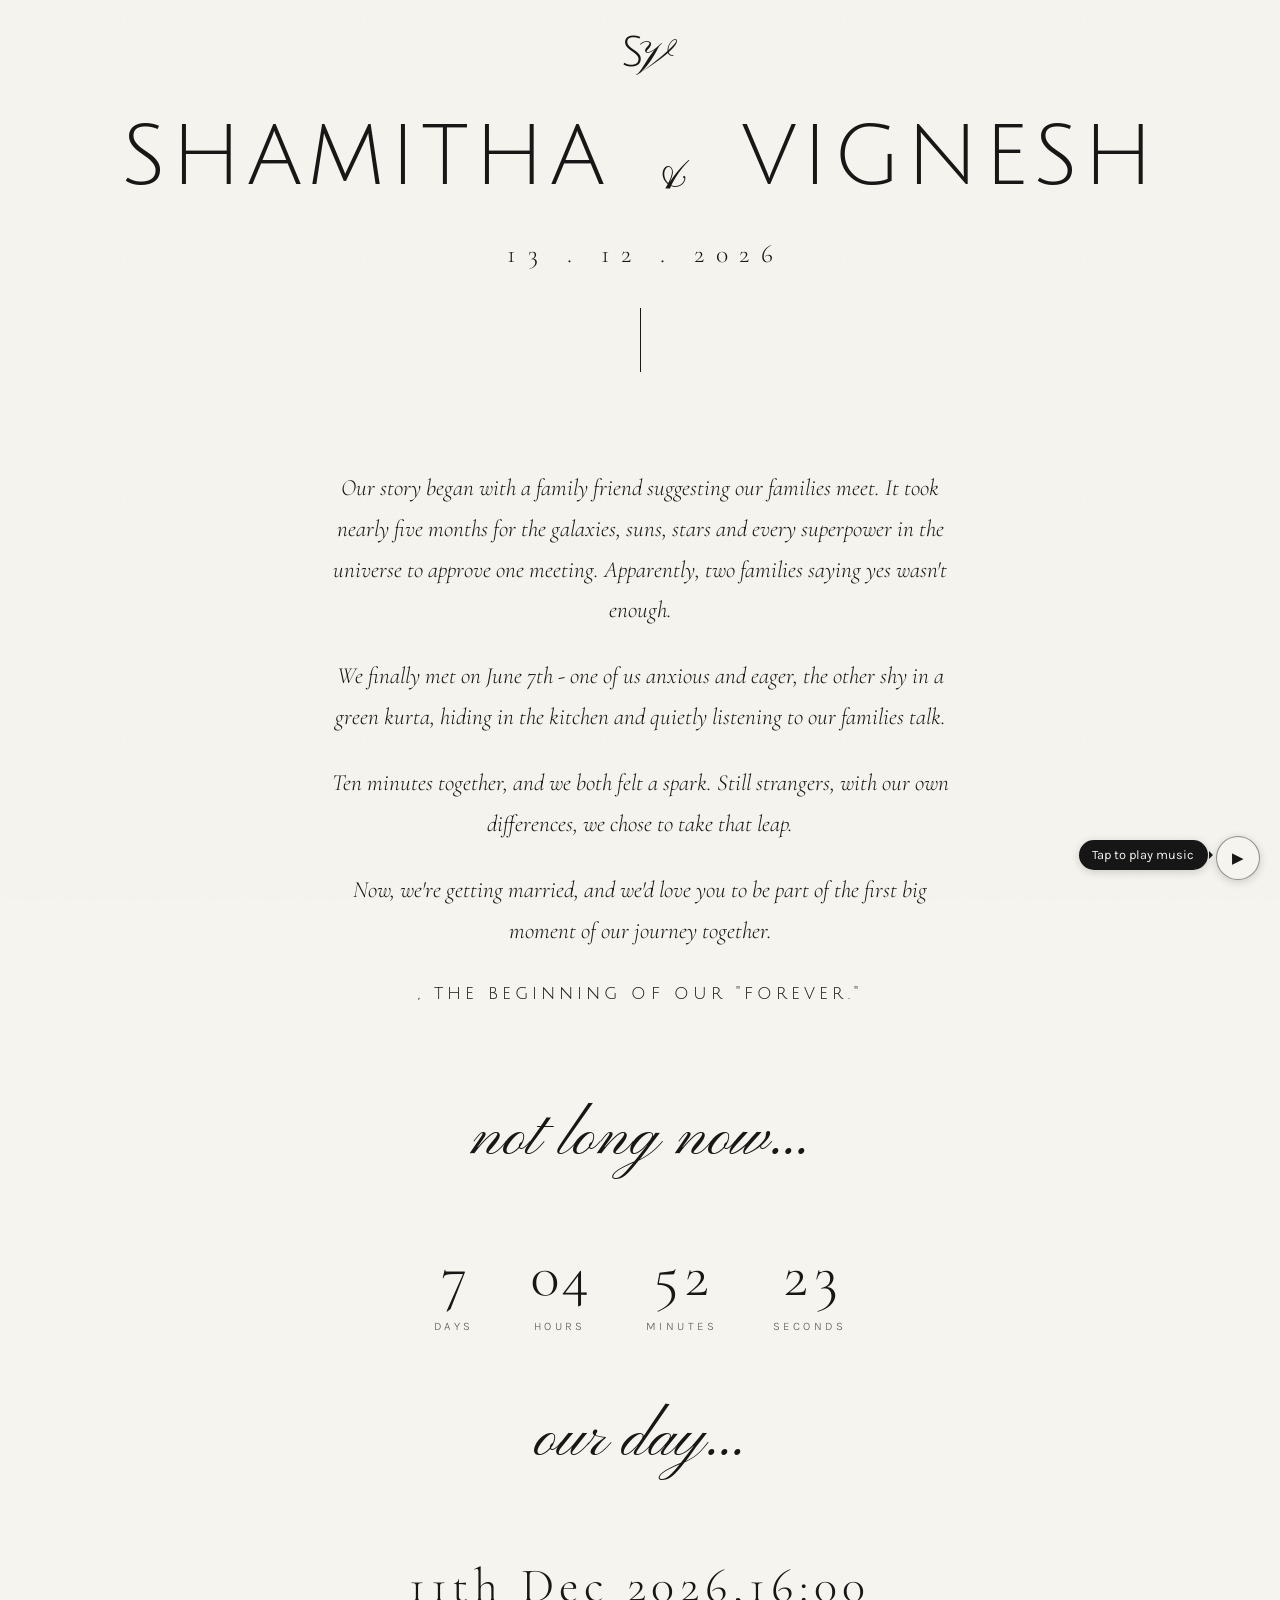
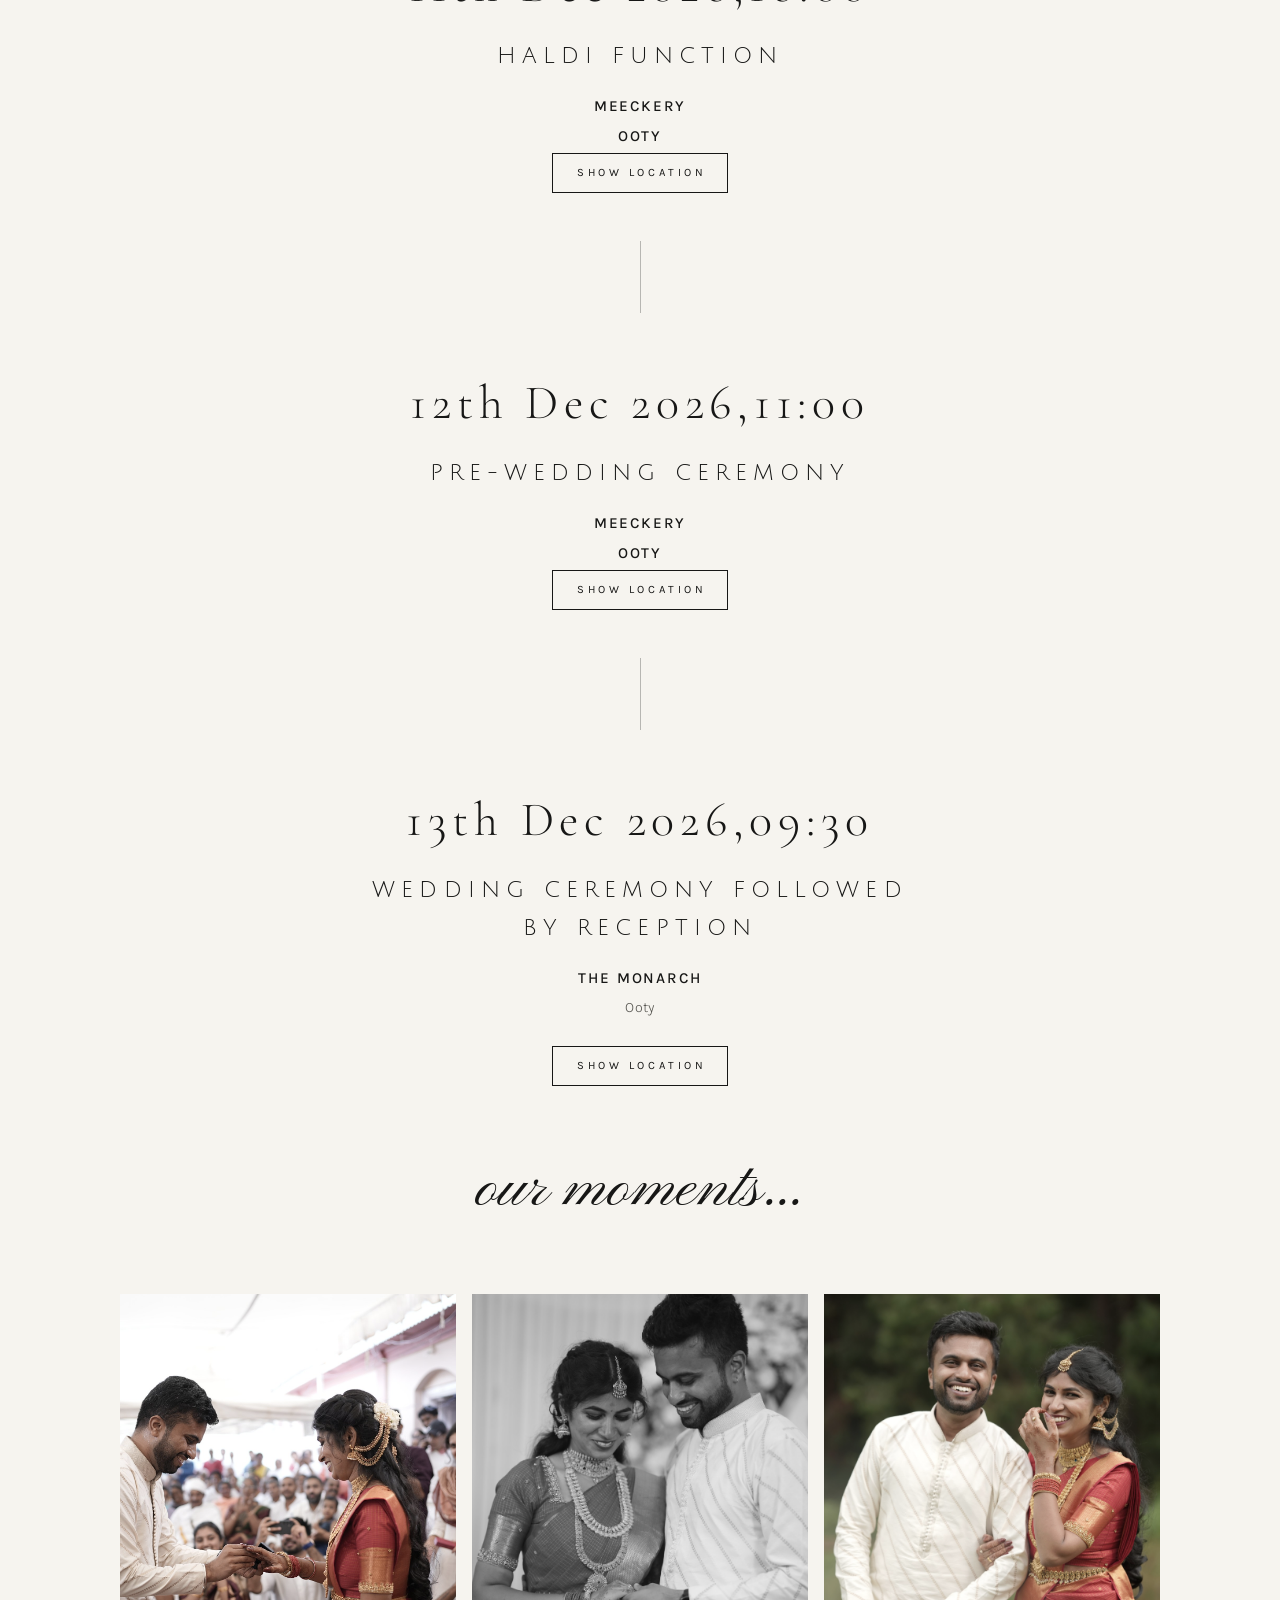
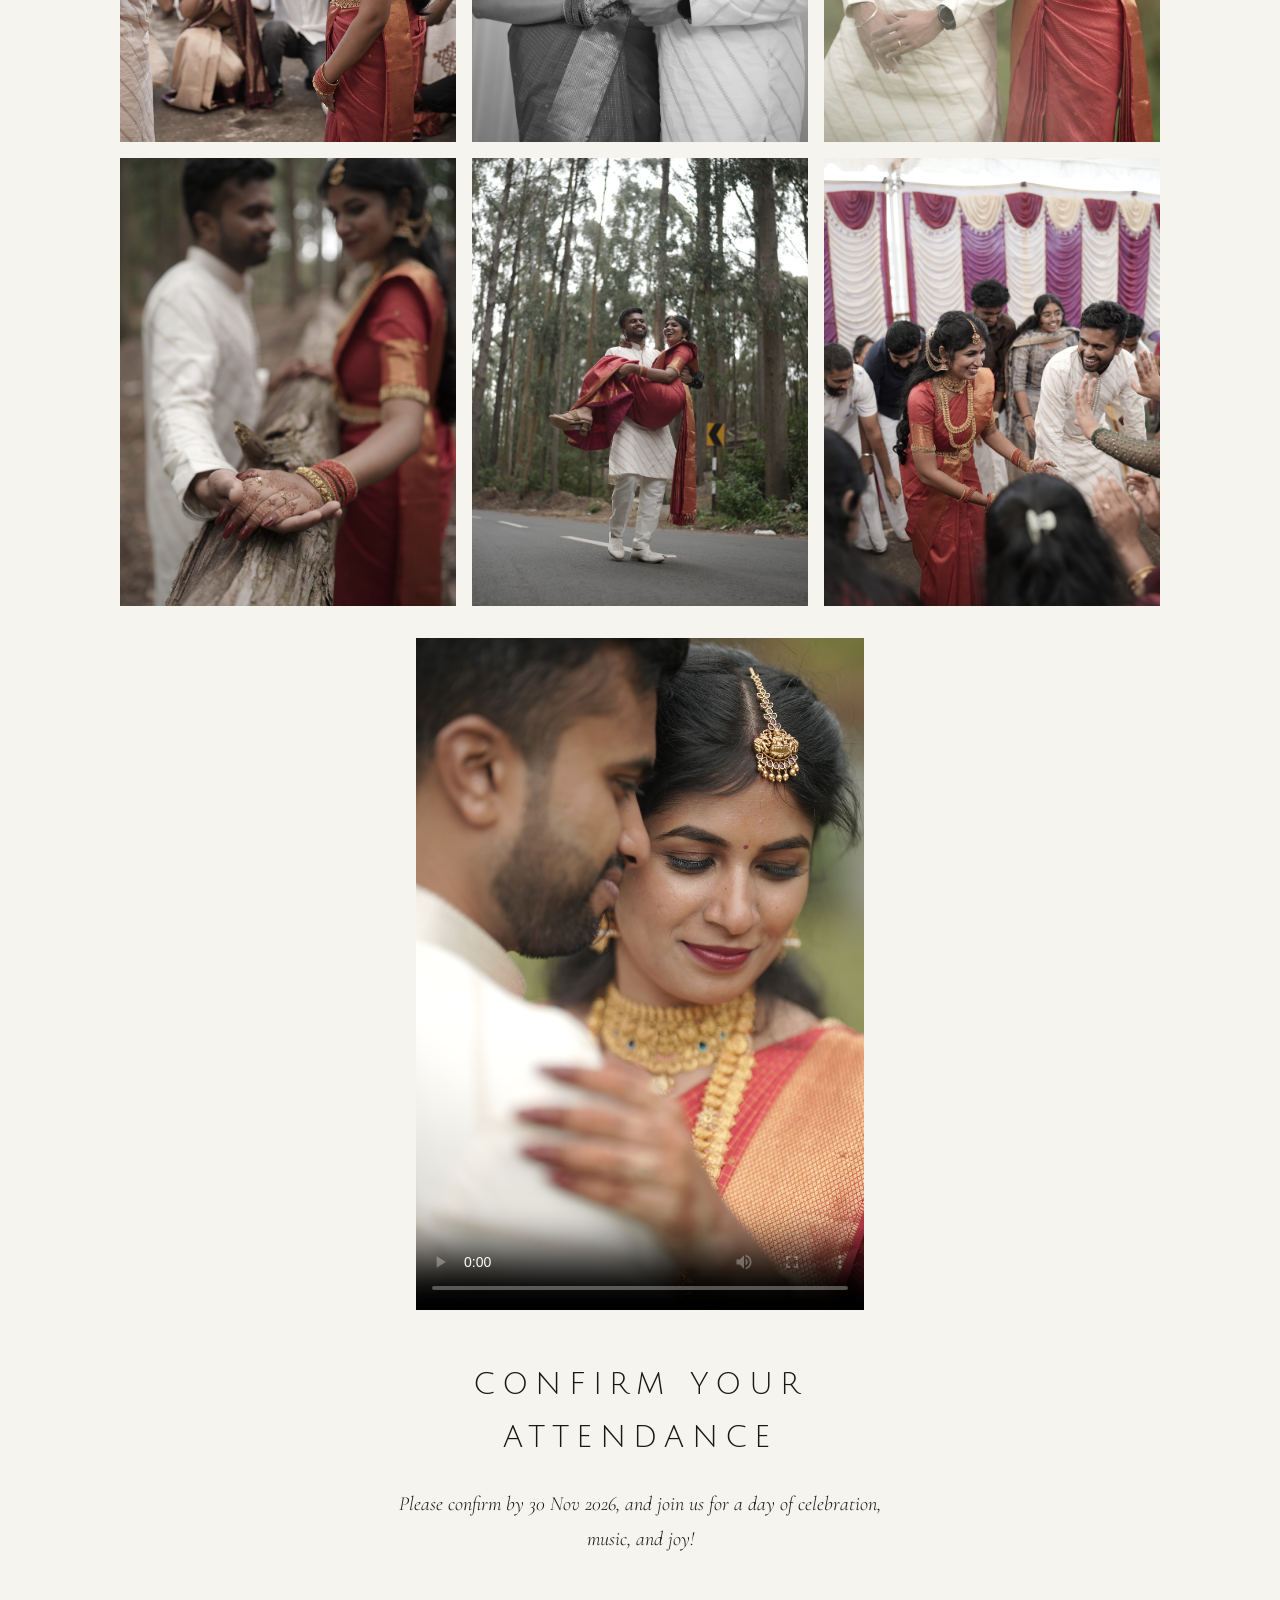
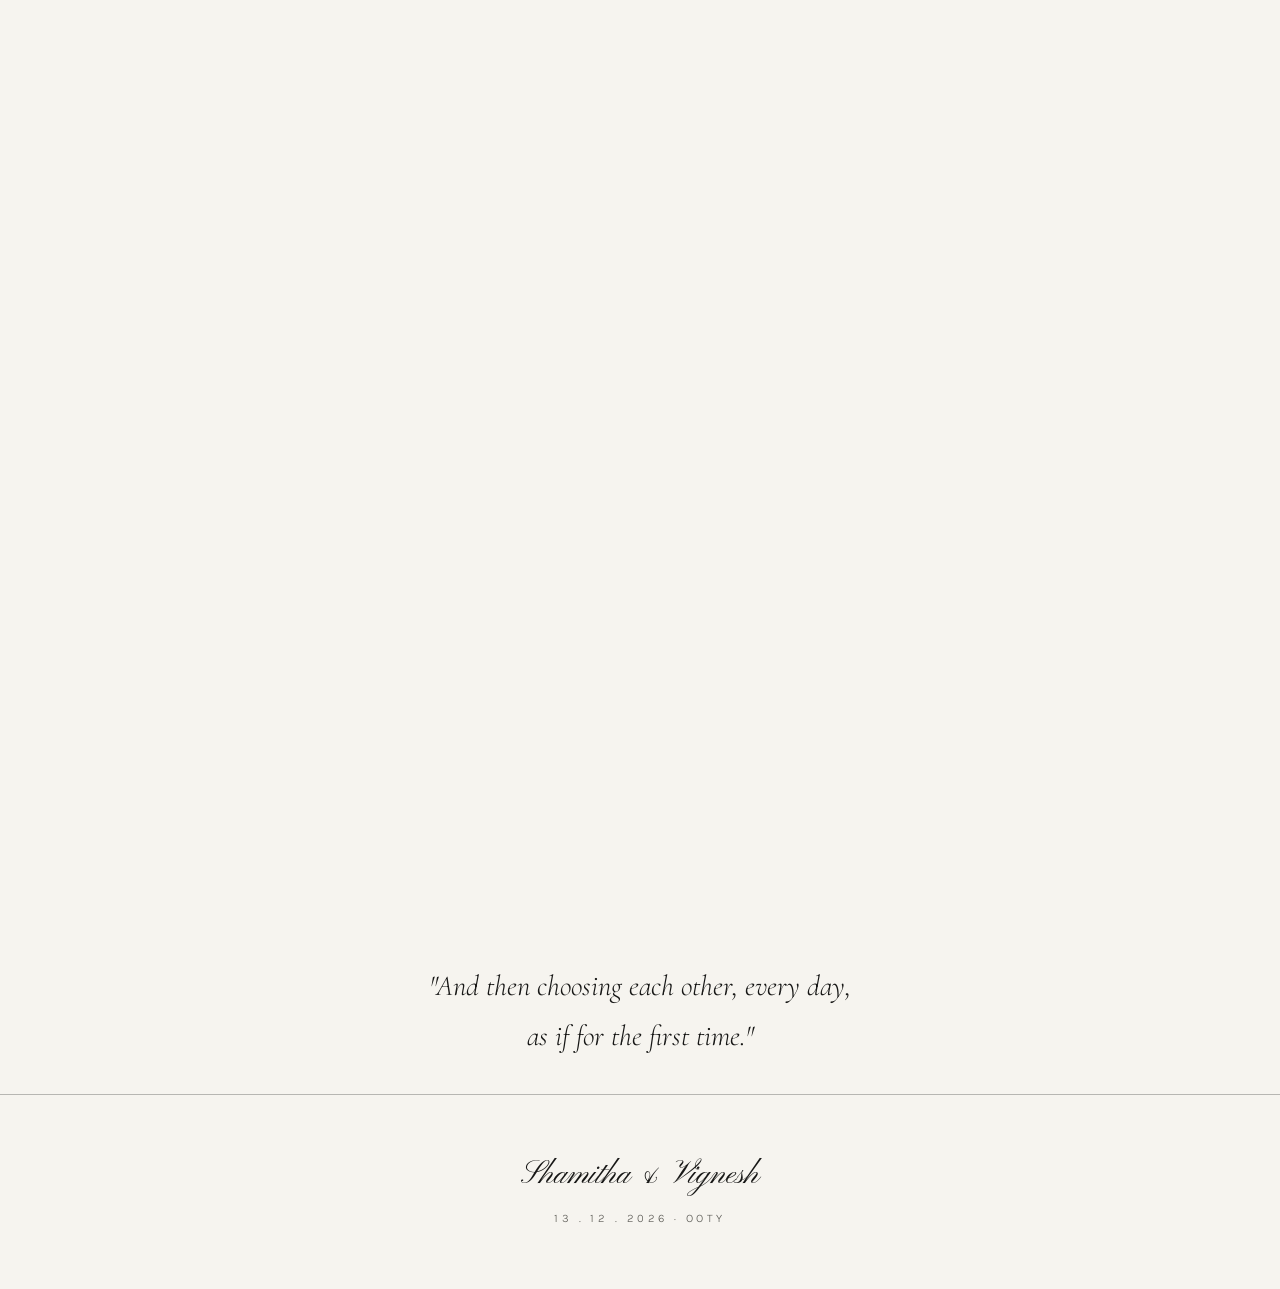
==== commit 65ad1d3b: "para change" ====
--- a/index.html
+++ b/index.html
@@ -56,13 +56,13 @@
         Our story began with a family friend suggesting our families meet. It took nearly five months for the galaxies, suns, stars and every superpower in the universe to approve one meeting. Apparently, two families saying yes wasn't enough. 
         </p>
       <p>
-        But when I first saw her picture on April 10th, something in me moved. She felt like home. We finally met on June 7th. I was anxious and eager; she was the shy girl in a green kurta, hiding in the kitchen and quietly listening to our families talk. 
+        We finally met on June 7th - one of us anxious and eager, the other shy in a green kurta, hiding in the kitchen and quietly listening to our families talk.
         </p>
       <p>Ten minutes together, and we both felt a spark. Still strangers, with our own differences, we chose to take that leap.
         </p>
       <p>Now, we're getting married, and we'd love you to be part of the first big moment of our journey together.
       </p>
-      <p class="story-claim">,  the beginning of our "forever."</p>
+      <p class="story-claim">, the beginning of our "forever."</p>
     </section>
     <!-- ═══════════ COUNTDOWN ═══════════ -->
     <section class="countdown reveal" aria-label="Countdown to the wedding">
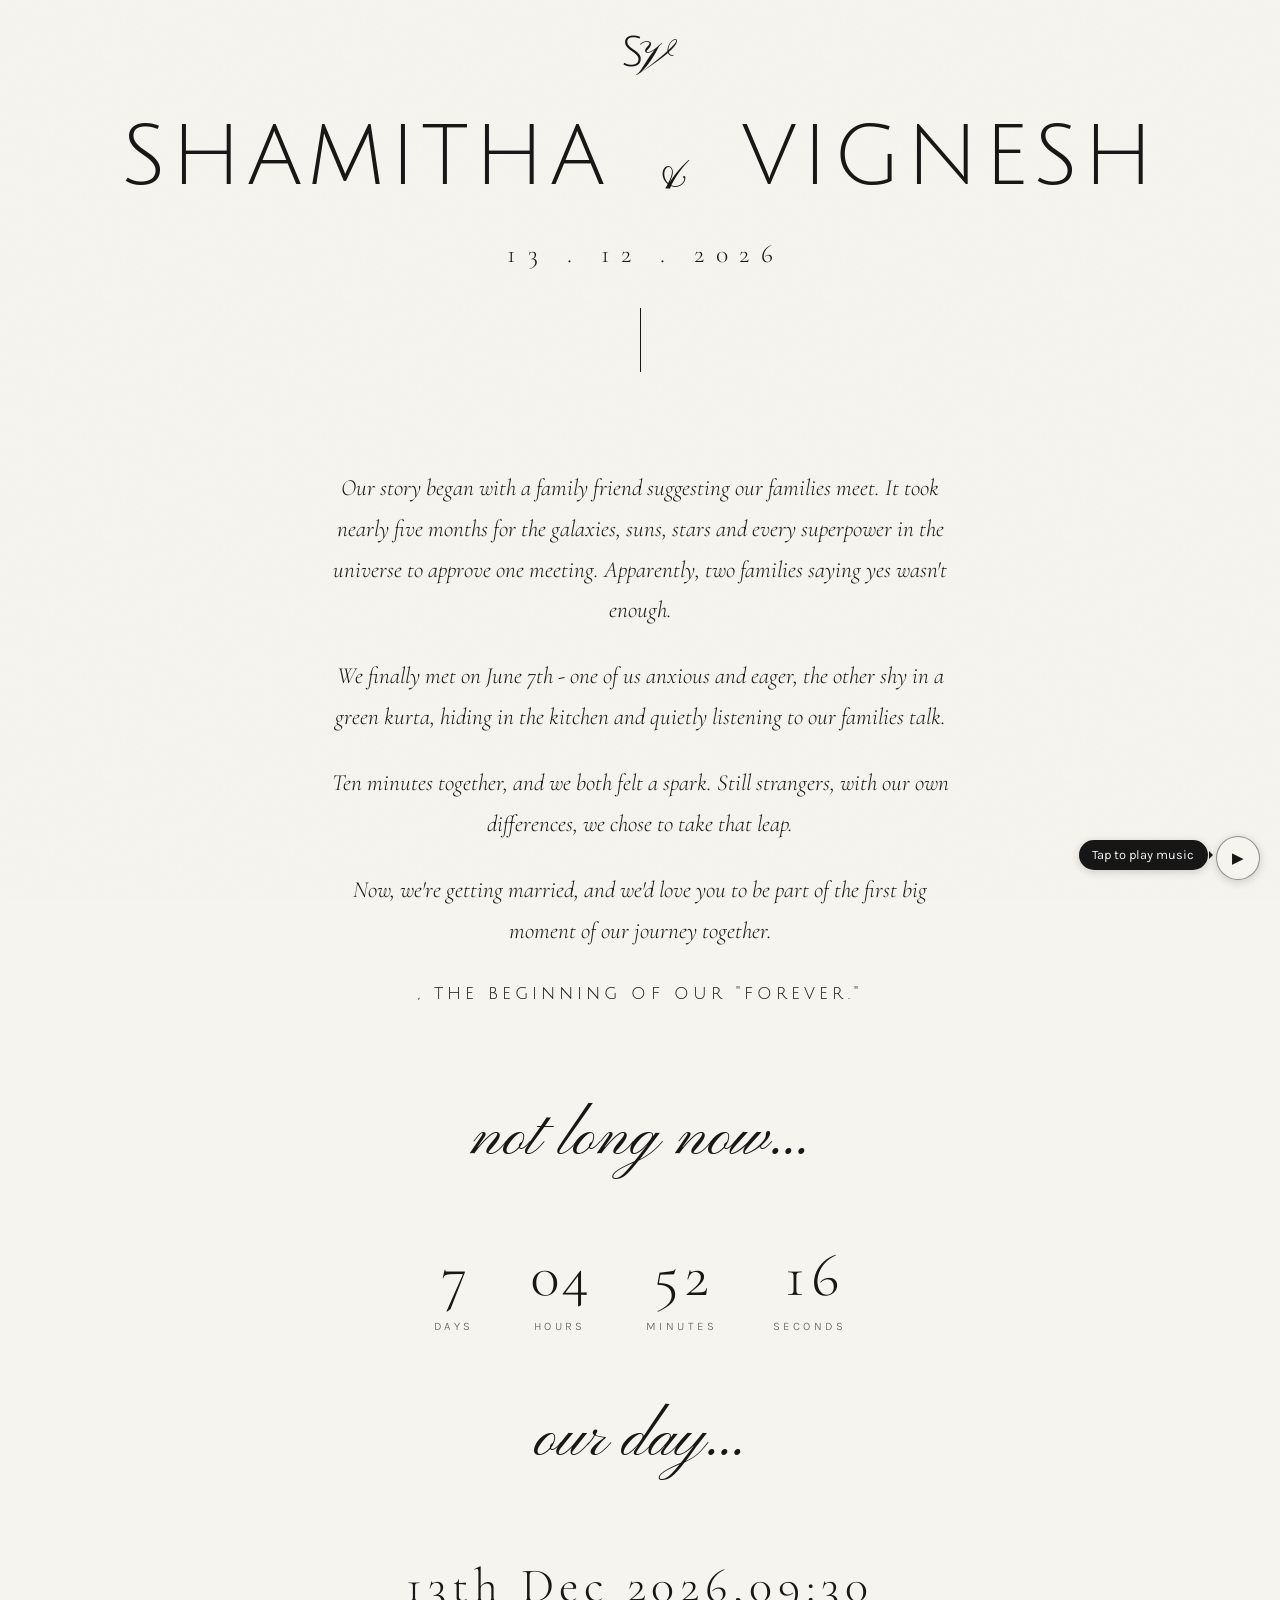
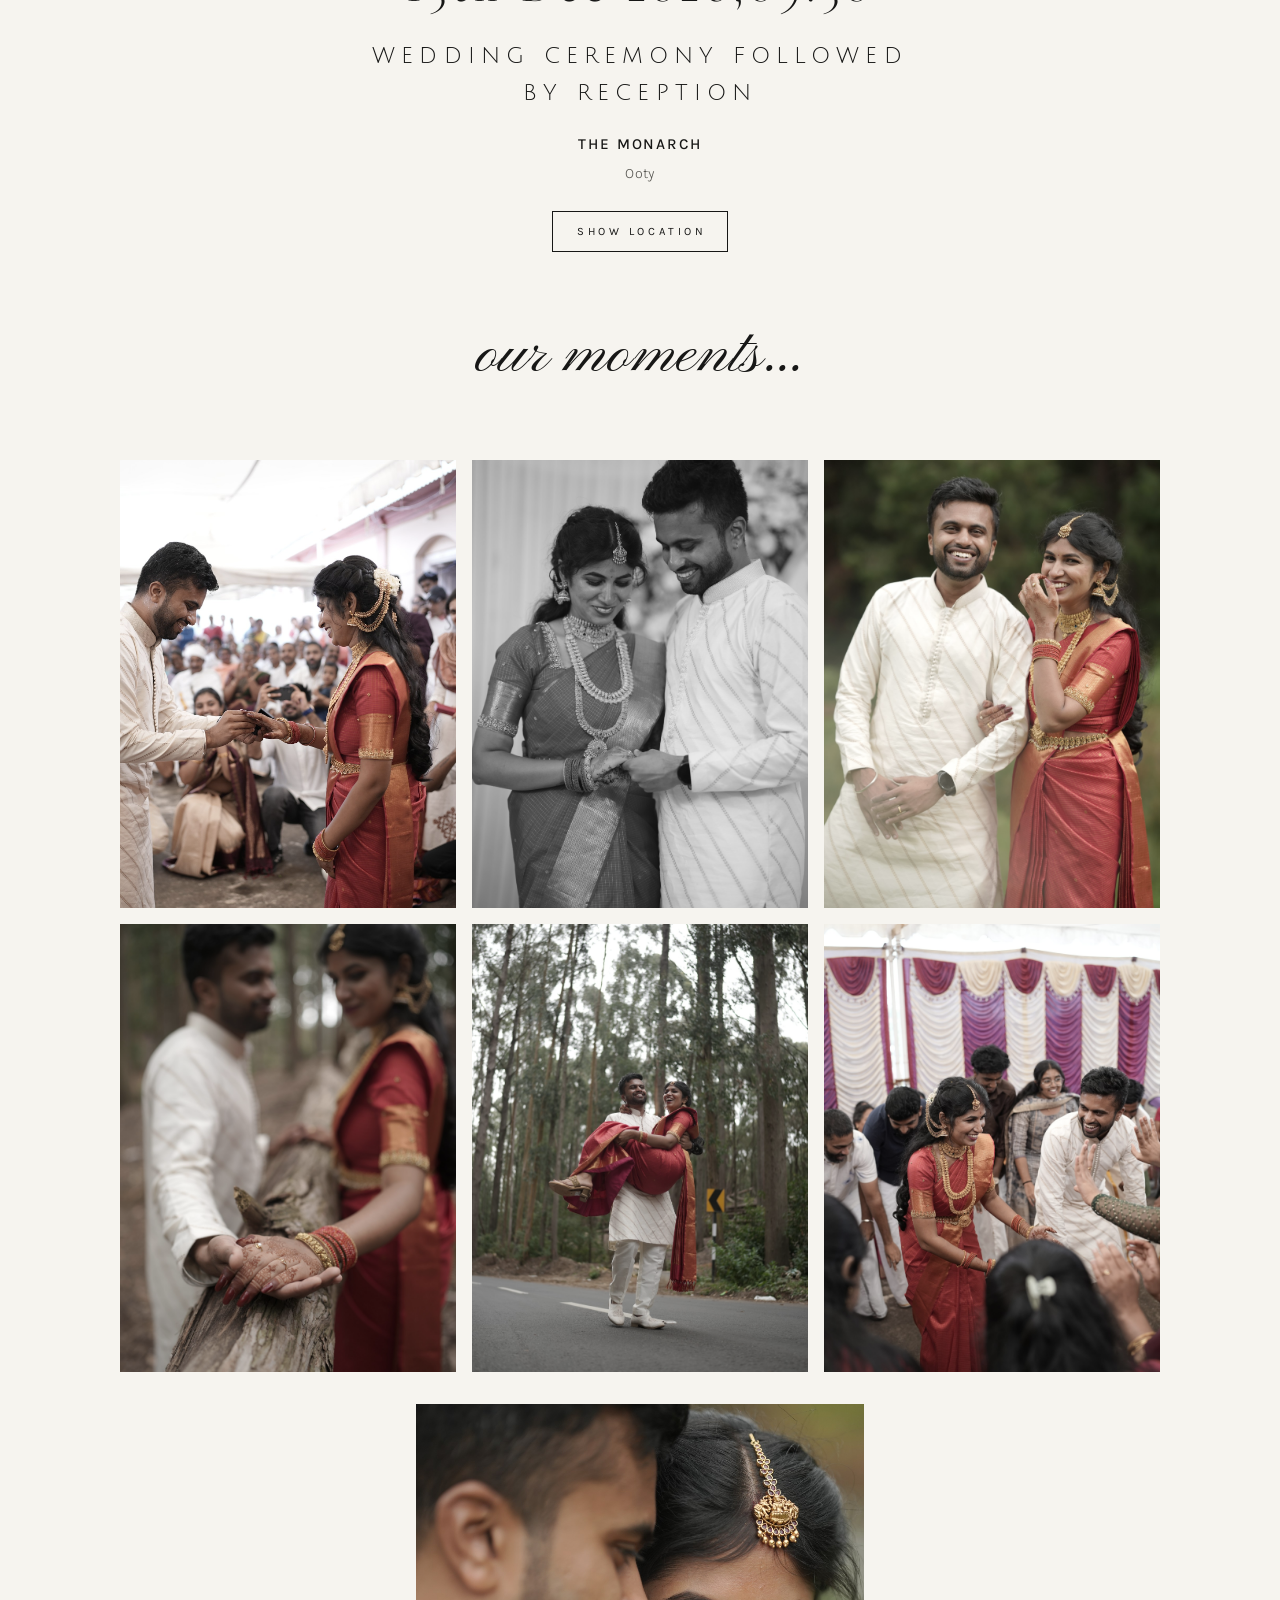
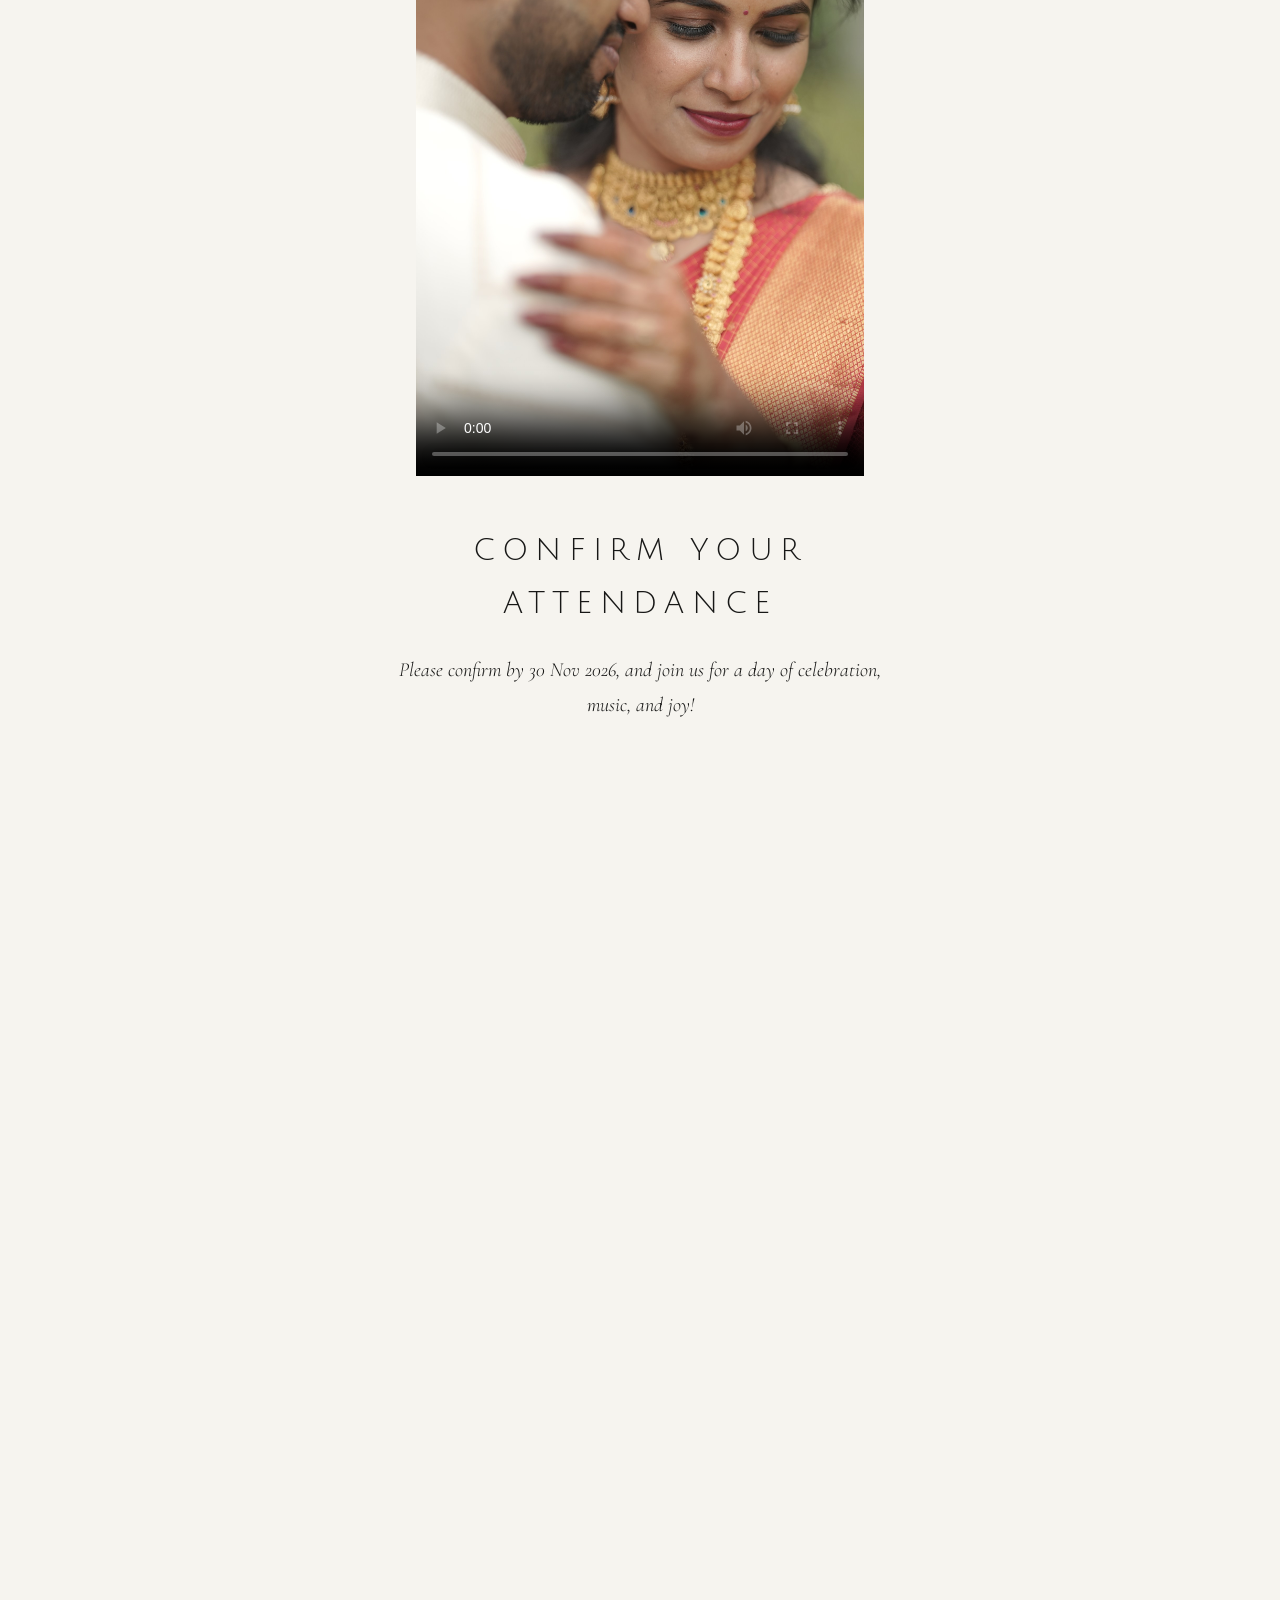
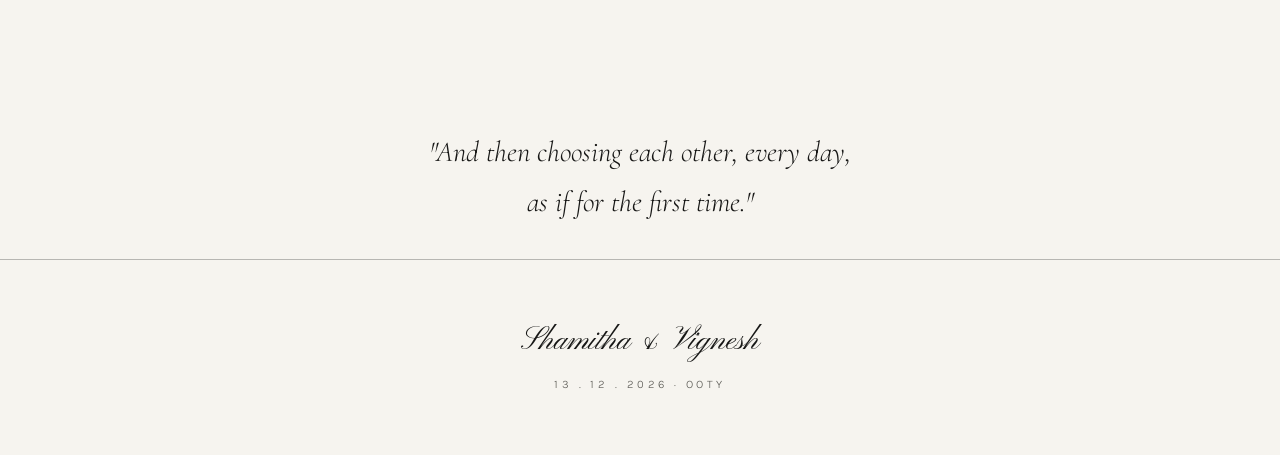
==== commit 5bbf2c2b: "para change" ====
--- a/index.html
+++ b/index.html
@@ -84,26 +84,6 @@
            https://maps.google.com → Share → Copy link, and paste it in href.
            This format always works too:
            https://www.google.com/maps/search/?api=1&query=VENUE+NAME+CITY -->
-
-      <article class="event reveal">
-        <p class="event-time">11th Dec 2026,16:00</p>
-        <h3 class="event-name">Haldi function</h3>
-        <p class="event-venue">Meeckery</p>
-        <p class="event-venue">Ooty</p>
-        <a class="btn-location" href="https://maps.app.goo.gl/ecmeW7sUitYH7SYQ9" target="_blank" rel="noopener">Show location</a>
-      </article>
-
-      <div class="divider" aria-hidden="true"></div>
-
-      <article class="event reveal">
-        <p class="event-time">12th Dec 2026,11:00</p>
-        <h3 class="event-name">Pre-wedding ceremony</h3>
-        <p class="event-venue">Meeckery</p>
-        <p class="event-venue">Ooty</p>
-        <a class="btn-location" href="https://maps.app.goo.gl/ecmeW7sUitYH7SYQ9" target="_blank" rel="noopener">Show location</a>
-      </article>
-
-      <div class="divider" aria-hidden="true"></div>
 
       <article class="event reveal">
         <p class="event-time">13th Dec 2026,09:30</p>
